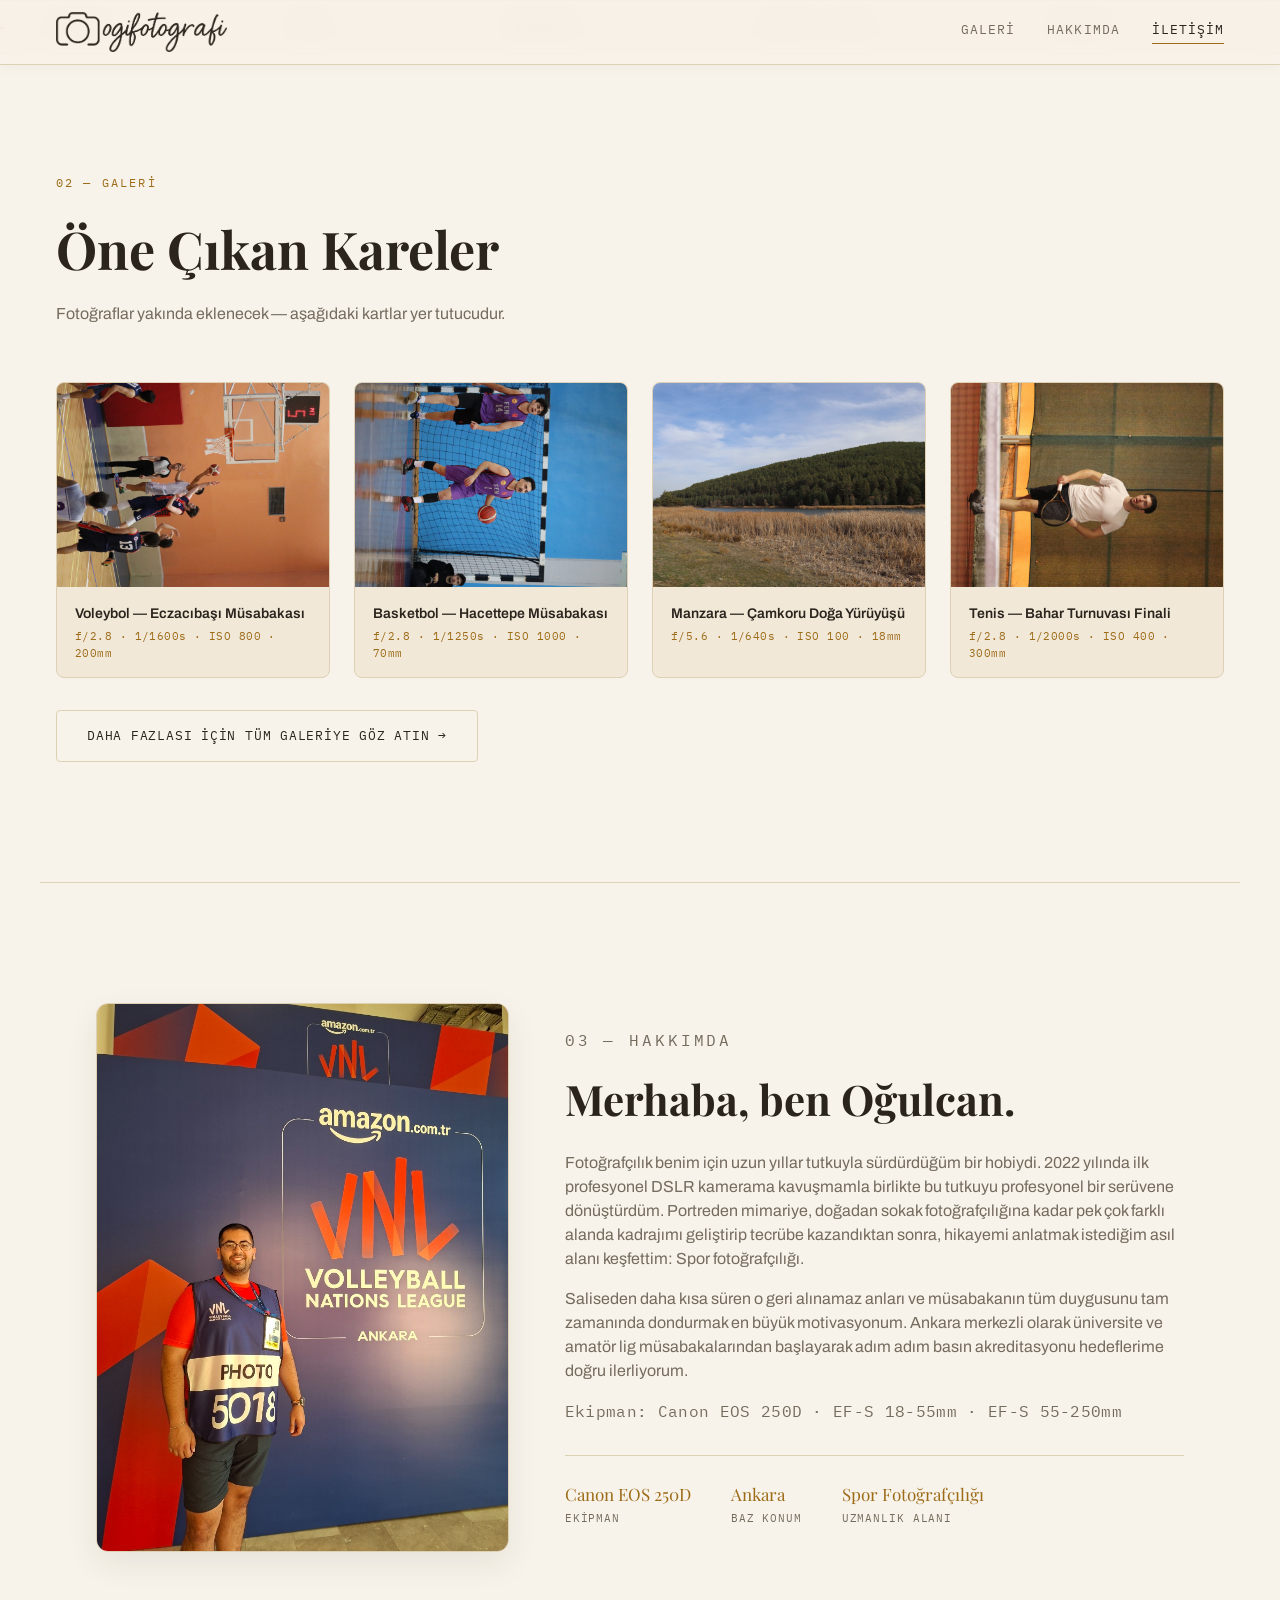
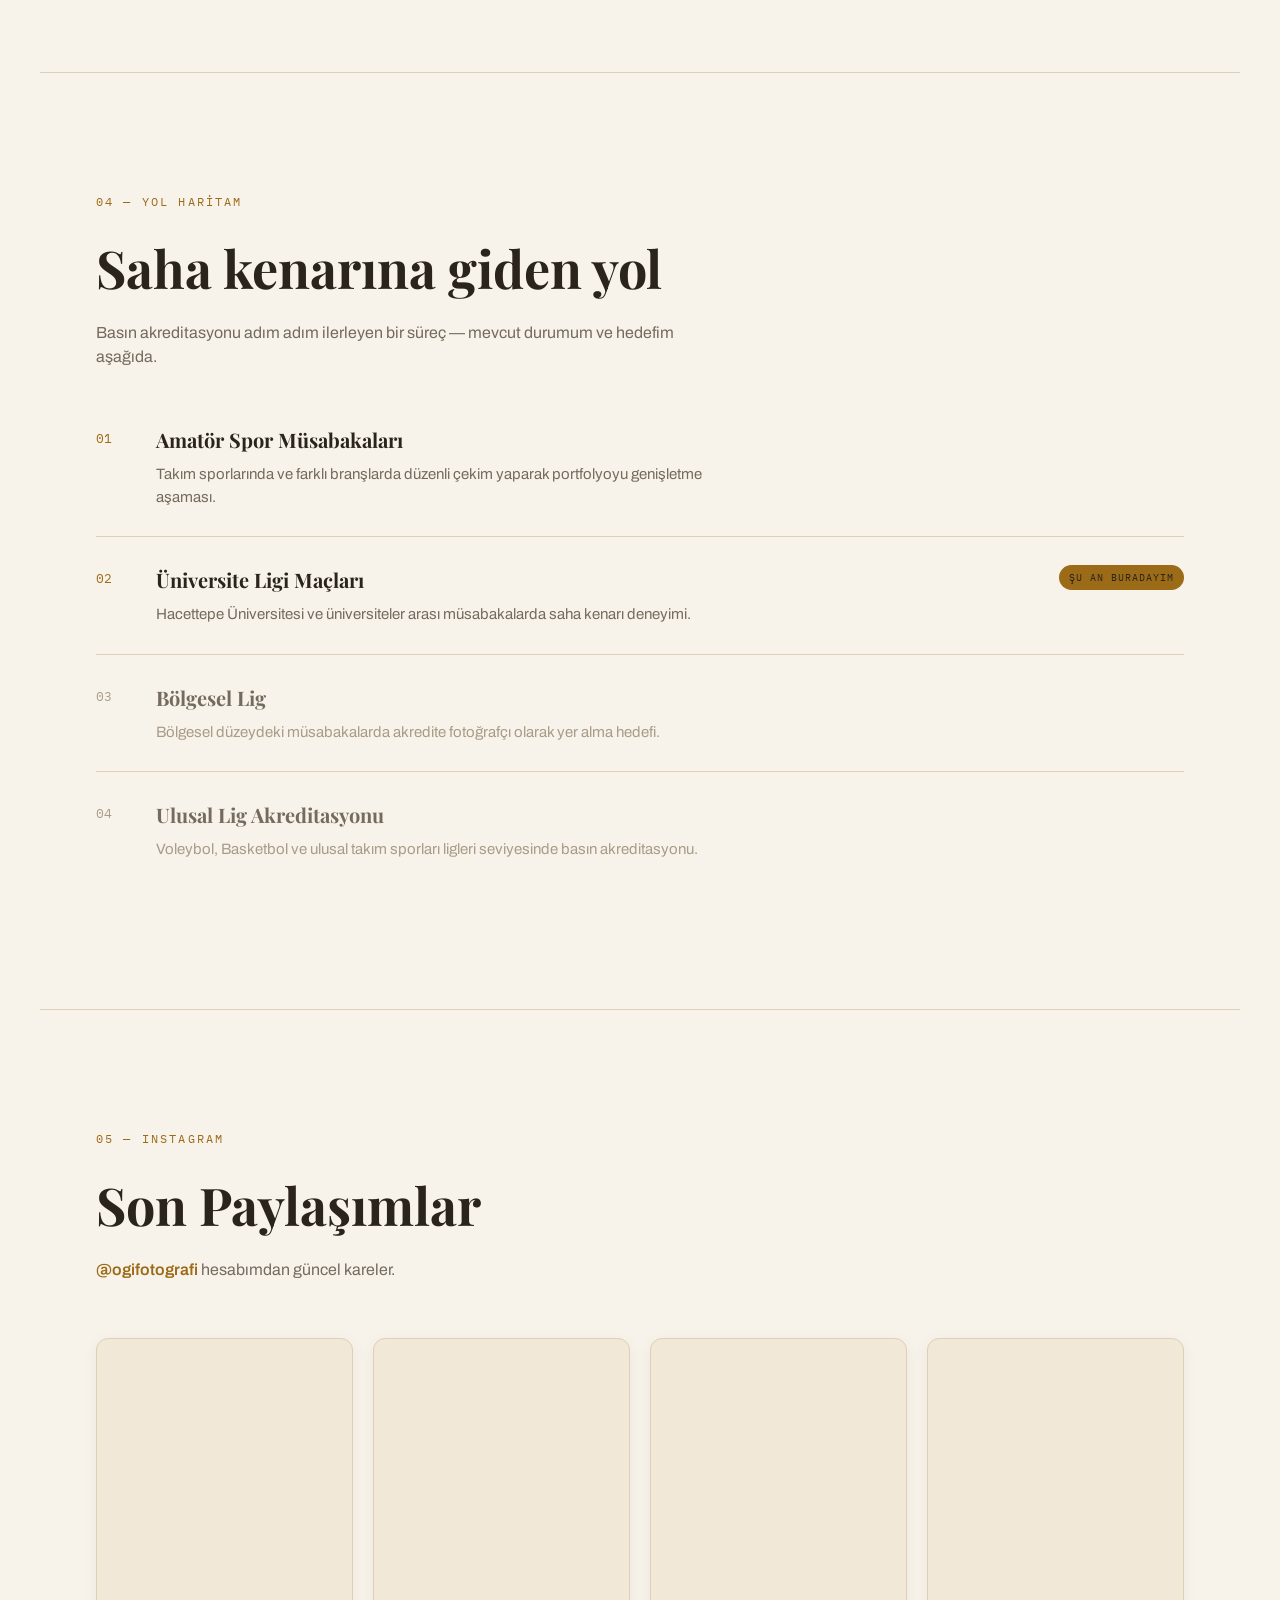
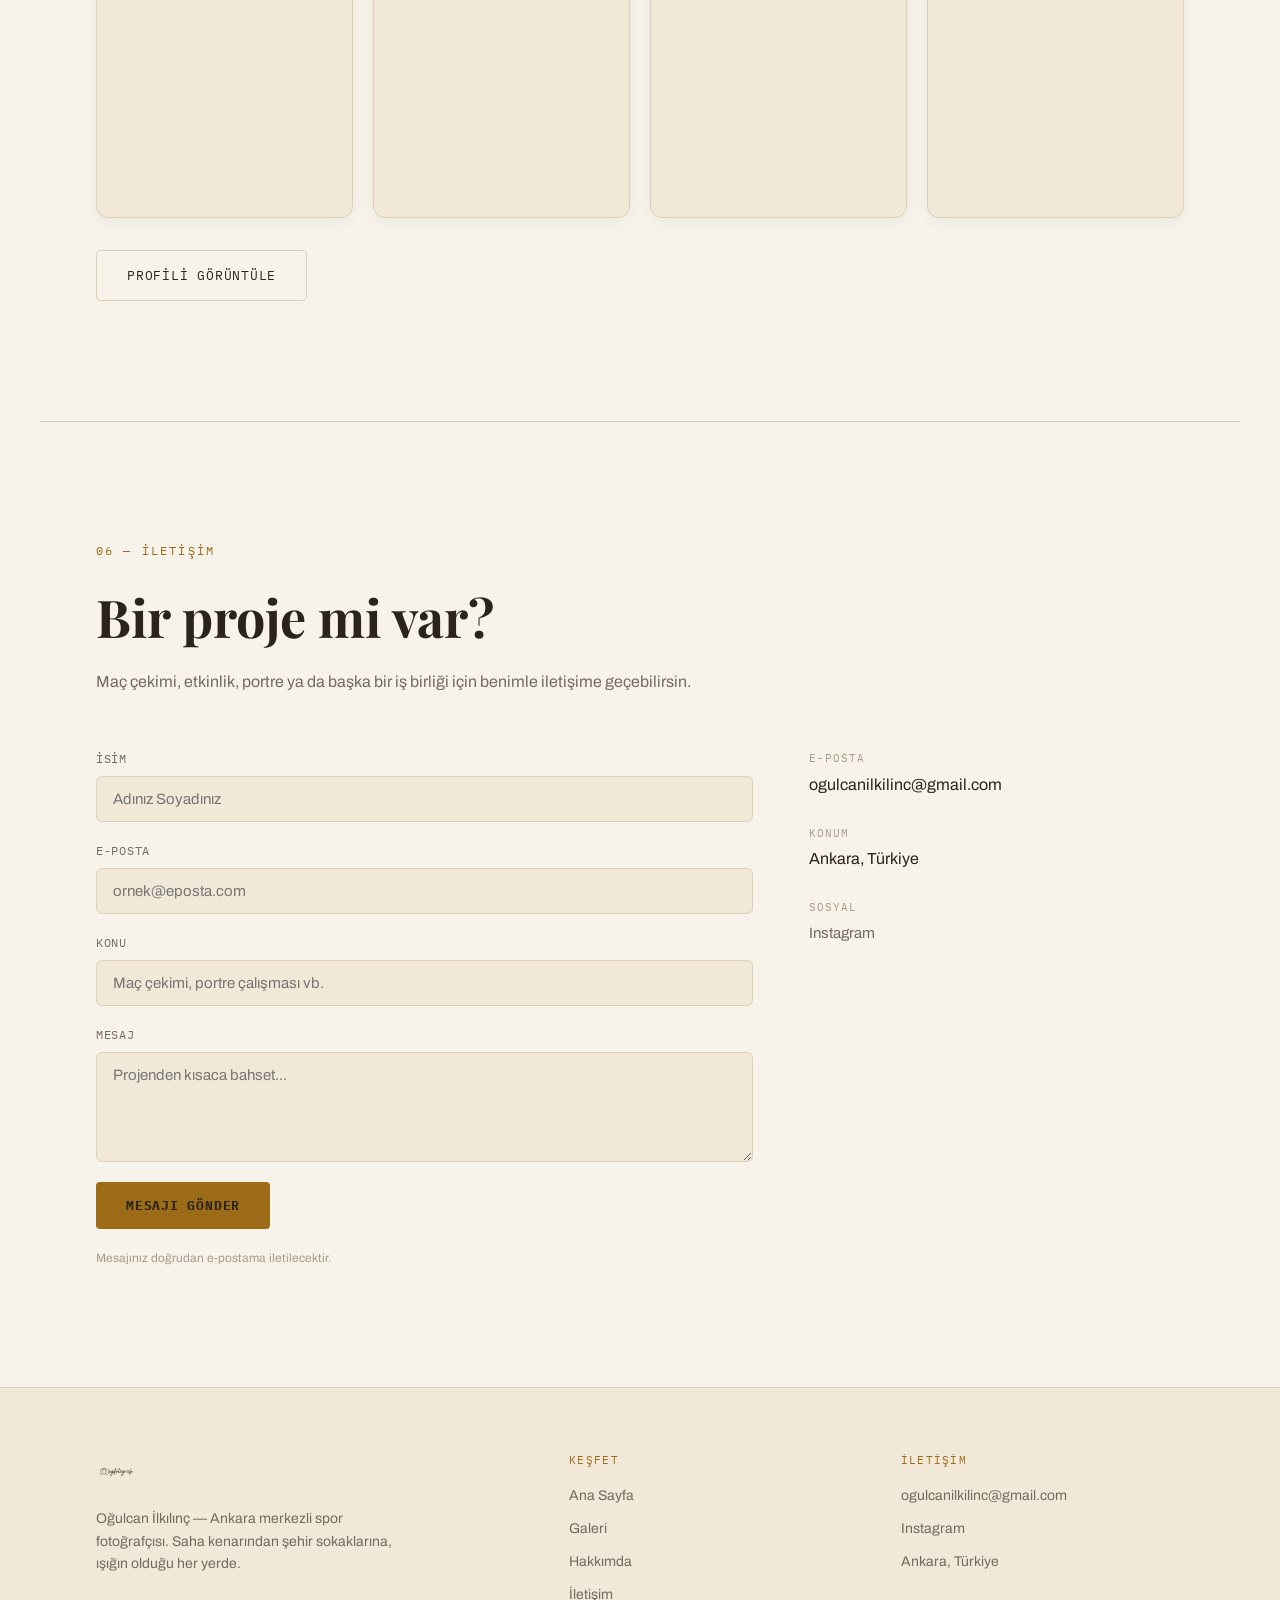
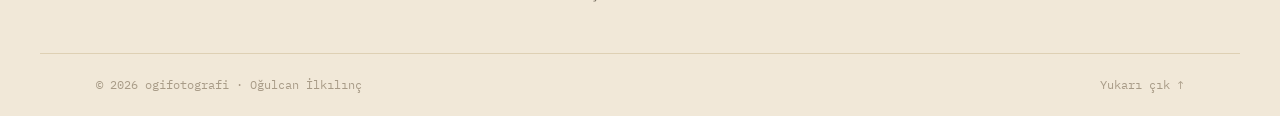
==== index.html @ 0bb2e935 "Initial commit: ogifotografi web portfolio (35MB optimized)" ====
<!DOCTYPE html>
<html lang="tr">
<head>
<meta charset="UTF-8">
<meta name="viewport" content="width=device-width, initial-scale=1.0">
<title>ogifotografi — Oğulcan İlkılınç | Spor Fotoğrafçısı</title>
<meta name="description" content="ogifotografi — Ankara merkezli spor fotoğrafçısı Oğulcan İlkılınç. Saha içinden kareler, portre ve sokak fotoğrafçılığı.">
<meta property="og:type" content="website">
<meta property="og:title" content="ogifotografi — Oğulcan İlkılınç | Spor Fotoğrafçısı">
<meta property="og:description" content="Ankara merkezli spor fotoğrafçısı. Saha içinden kareler, portre ve sokak fotoğrafçılığı.">
<meta property="og:locale" content="tr_TR">
<meta name="twitter:card" content="summary_large_image">
<meta name="twitter:title" content="ogifotografi — Oğulcan İlkılınç">
<meta name="twitter:description" content="Ankara merkezli spor fotoğrafçısı. Saha içinden kareler, portre ve sokak fotoğrafçılığı.">
<meta name="theme-color" content="#F8F3EA">
<link rel="icon" type="image/png" href="assets/images/brand/favicon.png">
<link rel="preconnect" href="https://fonts.googleapis.com">
<link rel="preconnect" href="https://fonts.gstatic.com" crossorigin>
<link href="https://fonts.googleapis.com/css2?family=Playfair+Display:ital,wght@0,500;0,600;0,700;1,500;1,600&family=Archivo:wght@400;500;600;700&family=IBM+Plex+Mono:wght@400;500;600&display=swap" rel="stylesheet">
<link rel="stylesheet" href="css/style.css">
</head>
<body>

<div class="grain"></div>

<header class="site-header" id="top">
  <a href="index.html" class="brand">
    <img src="assets/images/brand/logo-brand-cropped.png" alt="ogifotografi" class="brand-logo-img">
  </a>
  <nav class="main-nav" id="mainNav">
    <a href="gallery.html">Galeri</a>
    <a href="#hakkimda">Hakkımda</a>
    <a href="#iletisim">İletişim</a>
  </nav>
  <button class="nav-toggle" id="navToggle" aria-label="Menüyü aç" aria-expanded="false">
    <span></span><span></span><span></span>
  </button>
</header>

<main>

  <!-- HERO -->
  <section class="hero" id="hero">
    <img src="assets/images/hero/hero-visual.svg" alt="ogifotografi" class="hero-img">
  </section>

  <!-- TICKER -->
  <div class="ticker" aria-hidden="true">
    <div class="ticker-track">
      <span>VOLEYBOL</span>
      <span>·</span>
      <span>TENİS</span>
      <span>·</span>
      <span>BASKETBOL</span>
      <span>·</span>
      <span>PORTRE & SOKAK</span>
      <span>·</span>
      <span>MANZARA</span>
      <span>·</span>
      <span>BUZ HOKEYİ</span>
      <span>·</span>
      <span>FUTSAL</span>
      <span>·</span>
      <span>SOLOTÜRK</span>
      <span>·</span>
      <span>BİSİKLET</span>
      <span>·</span>
      <span>KAYAK</span>
      <span>·</span>
      <span>MİMARİ</span>
      <span>·</span>
      <span>SUALTI</span>
      <span>·</span>
      <span>HAYVAN</span>
      <span>·</span>
      <span>MEZUNİYET</span>
      <span>·</span>
      <span>BİTKİ</span>
      <span>·</span>
      <span>QUIDDITCH</span>
      <span>·</span>
      <span>VOLEYBOL</span>
      <span>·</span>
      <span>TENİS</span>
      <span>·</span>
      <span>BASKETBOL</span>
      <span>·</span>
      <span>PORTRE & SOKAK</span>
      <span>·</span>
      <span>MANZARA</span>
      <span>·</span>
      <span>BUZ HOKEYİ</span>
      <span>·</span>
      <span>FUTSAL</span>
      <span>·</span>
      <span>SOLOTÜRK</span>
      <span>·</span>
      <span>BİSİKLET</span>
      <span>·</span>
      <span>KAYAK</span>
      <span>·</span>
      <span>MİMARİ</span>
      <span>·</span>
      <span>SUALTI</span>
      <span>·</span>
      <span>HAYVAN</span>
      <span>·</span>
      <span>MEZUNİYET</span>
      <span>·</span>
      <span>BİTKİ</span>
      <span>·</span>
      <span>QUIDDITCH</span>
      <span>·</span>
    </div>
  </div>

  <!-- FEATURED GALLERY -->
  <section class="featured-section" id="on-cikanlar">
    <div class="section-head">
      <p class="eyebrow">02 — Galeri</p>
      <h2>Öne Çıkan Kareler</h2>
      <p class="section-sub">Fotoğraflar yakında eklenecek — aşağıdaki kartlar yer tutucudur.</p>
    </div>

    <div class="gallery-grid featured-grid">
      <figure class="photo-card" data-cat="voleybol">
        <div class="photo-img-wrap">
          <img src="assets/images/gallery/voleybol/voleybol_01.JPG" alt="Voleybol Müsabakası" loading="lazy" class="photo-img">
        </div>
        <figcaption>
          <span class="cap-title">Voleybol — Eczacıbaşı Müsabakası</span>
          <span class="cap-exif">f/2.8 · 1/1600s · ISO 800 · 200mm</span>
        </figcaption>
      </figure>

      <figure class="photo-card" data-cat="basketbol">
        <div class="photo-img-wrap">
          <img src="assets/images/gallery/basketbol/basketbol_01.JPG" alt="Basketbol Müsabakası" loading="lazy" class="photo-img">
        </div>
        <figcaption>
          <span class="cap-title">Basketbol — Hacettepe Müsabakası</span>
          <span class="cap-exif">f/2.8 · 1/1250s · ISO 1000 · 70mm</span>
        </figcaption>
      </figure>

      <figure class="photo-card" data-cat="manzara">
        <div class="photo-img-wrap">
          <img src="assets/images/gallery/manzara/IMG_9414.JPG" alt="Çamkoru Doğa Yürüyüşü" loading="lazy" class="photo-img">
        </div>
        <figcaption>
          <span class="cap-title">Manzara — Çamkoru Doğa Yürüyüşü</span>
          <span class="cap-exif">f/5.6 · 1/640s · ISO 100 · 18mm</span>
        </figcaption>
      </figure>

      <figure class="photo-card" data-cat="tenis">
        <div class="photo-img-wrap">
          <img src="assets/images/gallery/tenis/tenis_01.JPG" alt="Tenis Bahar Turnuvası" loading="lazy" class="photo-img">
        </div>
        <figcaption>
          <span class="cap-title">Tenis — Bahar Turnuvası Finali</span>
          <span class="cap-exif">f/2.8 · 1/2000s · ISO 400 · 300mm</span>
        </figcaption>
      </figure>
    </div>

    <a href="gallery.html" class="btn btn-ghost featured-more">Daha fazlası için tüm galeriye göz atın →</a>
  </section>

  <!-- ABOUT -->
  <section class="about-section" id="hakkimda">
    <div class="about-grid">
      <div class="about-photo">
        <img src="assets/images/about/ogulcan-portrait.jpg" alt="Oğulcan İlkılınç - VNL Ankara Fotoğrafçısı" class="about-portrait-img">
      </div>
      <div class="about-text">
        <p class="eyebrow">03 — Hakkımda</p>
        <h2>Merhaba, ben Oğulcan.</h2>
        <p>Fotoğrafçılık benim için uzun yıllar tutkuyla sürdürdüğüm bir hobiydi. 2022 yılında ilk profesyonel DSLR kamerama kavuşmamla birlikte bu tutkuyu profesyonel bir serüvene dönüştürdüm. Portreden mimariye, doğadan sokak fotoğrafçılığına kadar pek çok farklı alanda kadrajımı geliştirip tecrübe kazandıktan sonra, hikayemi anlatmak istediğim asıl alanı keşfettim: Spor fotoğrafçılığı.</p>
        <p>Saliseden daha kısa süren o geri alınamaz anları ve müsabakanın tüm duygusunu tam zamanında dondurmak en büyük motivasyonum. Ankara merkezli olarak üniversite ve amatör lig müsabakalarından başlayarak adım adım basın akreditasyonu hedeflerime doğru ilerliyorum.</p>
        <p class="gear-line">Ekipman: Canon EOS 250D · EF-S 18-55mm · EF-S 55-250mm</p>
        <div class="about-stats">
          <div class="stat">
            <span class="stat-num">Canon EOS 250D</span>
            <span class="stat-label">Ekipman</span>
          </div>
          <div class="stat">
            <span class="stat-num">Ankara</span>
            <span class="stat-label">Baz Konum</span>
          </div>
          <div class="stat">
            <span class="stat-num">Spor Fotoğrafçılığı</span>
            <span class="stat-label">Uzmanlık Alanı</span>
          </div>
        </div>
      </div>
    </div>
  </section>

  <!-- ROADMAP -->
  <section class="roadmap-section">
    <div class="section-head">
      <p class="eyebrow">04 — Yol Haritam</p>
      <h2>Saha kenarına giden yol</h2>
      <p class="section-sub">Basın akreditasyonu adım adım ilerleyen bir süreç — mevcut durumum ve hedefim aşağıda.</p>
    </div>

    <div class="roadmap-track">
      <div class="roadmap-step done">
        <span class="rs-num">01</span>
        <div class="rs-body">
          <h3>Amatör Spor Müsabakaları</h3>
          <p>Takım sporlarında ve farklı branşlarda düzenli çekim yaparak portfolyoyu genişletme aşaması.</p>
        </div>
      </div>
      <div class="roadmap-step current">
        <span class="rs-num">02</span>
        <div class="rs-body">
          <h3>Üniversite Ligi Maçları</h3>
          <p>Hacettepe Üniversitesi ve üniversiteler arası müsabakalarda saha kenarı deneyimi.</p>
        </div>
      </div>
      <div class="roadmap-step">
        <span class="rs-num">03</span>
        <div class="rs-body">
          <h3>Bölgesel Lig</h3>
          <p>Bölgesel düzeydeki müsabakalarda akredite fotoğrafçı olarak yer alma hedefi.</p>
        </div>
      </div>
      <div class="roadmap-step">
        <span class="rs-num">04</span>
        <div class="rs-body">
          <h3>Ulusal Lig Akreditasyonu</h3>
          <p>Voleybol, Basketbol ve ulusal takım sporları ligleri seviyesinde basın akreditasyonu.</p>
        </div>
      </div>
    </div>
  </section>

  <!-- INSTAGRAM -->
  <section class="instagram-section">
    <div class="section-head">
      <p class="eyebrow">05 — Instagram</p>
      <h2>Son Paylaşımlar</h2>
      <p class="section-sub">
        <a href="https://www.instagram.com/ogifotografi/" target="_blank" rel="noopener" class="ig-handle">@ogifotografi</a>
        hesabımdan güncel kareler.
      </p>
    </div>

    <div class="instagram-grid" id="instagramGrid">
      <iframe src="https://www.instagram.com/p/DU08ZByDNbb/embed/" class="ig-embed-frame" frameborder="0" scrolling="no" allowtransparency="true" title="@ogifotografi Instagram Paylaşımı 1"></iframe>
      <iframe src="https://www.instagram.com/p/DUybBjnjOaZ/embed/" class="ig-embed-frame" frameborder="0" scrolling="no" allowtransparency="true" title="@ogifotografi Instagram Paylaşımı 2"></iframe>
      <iframe src="https://www.instagram.com/p/DVl3gDNDKv2/embed/" class="ig-embed-frame" frameborder="0" scrolling="no" allowtransparency="true" title="@ogifotografi Instagram Paylaşımı 3"></iframe>
      <iframe src="https://www.instagram.com/p/DVWdj0IjEYp/embed/" class="ig-embed-frame" frameborder="0" scrolling="no" allowtransparency="true" title="@ogifotografi Instagram Paylaşımı 4"></iframe>
    </div>

    <a href="https://www.instagram.com/ogifotografi/" target="_blank" rel="noopener" class="btn btn-ghost ig-cta">Profili Görüntüle</a>
  </section>

  <!-- CONTACT -->
  <section class="contact-section" id="iletisim">
    <div class="section-head">
      <p class="eyebrow">06 — İletişim</p>
      <h2>Bir proje mi var?</h2>
      <p class="section-sub">Maç çekimi, etkinlik, portre ya da başka bir iş birliği için benimle iletişime geçebilirsin.</p>
    </div>

    <div class="contact-grid">
      <form class="contact-form" id="contactForm" action="https://api.web3forms.com/submit" method="POST">
        <input type="hidden" name="access_key" value="860f84c8-3fb7-4e7e-8ff1-8c01119896ab">
        <input type="hidden" name="from_name" value="ogifotografi İletişim Formu">
        <input type="hidden" name="subject" value="Yeni İletişim Formu Mesajı">
        <input type="checkbox" name="botcheck" class="hidden" style="display: none;">
        <div class="field">
          <label for="name">İsim</label>
          <input type="text" id="name" name="name" required placeholder="Adınız Soyadınız">
        </div>
        <div class="field">
          <label for="email">E-posta</label>
          <input type="email" id="email" name="email" required placeholder="ornek@eposta.com">
        </div>
        <div class="field">
          <label for="subject">Konu</label>
          <input type="text" id="subject" name="subject" placeholder="Maç çekimi, portre çalışması vb.">
        </div>
        <div class="field">
          <label for="message">Mesaj</label>
          <textarea id="message" name="message" rows="5" required placeholder="Projenden kısaca bahset..."></textarea>
        </div>
        <button type="submit" class="btn btn-primary">Mesajı Gönder</button>
        <p class="form-note" id="formNote">Mesajınız doğrudan e-postama iletilecektir.</p>
      </form>

      <div class="contact-side">
        <div class="contact-item">
          <span class="ci-label">E-posta</span>
          <a href="mailto:ogulcanilkilinc@gmail.com">ogulcanilkilinc@gmail.com</a>
        </div>
        <div class="contact-item">
          <span class="ci-label">Konum</span>
          <span>Ankara, Türkiye</span>
        </div>
        <div class="contact-item">
          <span class="ci-label">Sosyal</span>
          <div class="social-links">
            <a href="https://www.instagram.com/ogifotografi/" target="_blank" rel="noopener">Instagram</a>
          </div>
        </div>
      </div>
    </div>
  </section>

</main>

<footer class="site-footer">
  <div class="footer-main">
    <div class="footer-brand">
      <a href="index.html" class="brand">
        <img src="assets/images/brand/logo-brand-transparent.png" alt="ogifotografi" class="brand-logo-img">
      </a>
      <p class="footer-tagline">Oğulcan İlkılınç — Ankara merkezli spor fotoğrafçısı. Saha kenarından şehir sokaklarına, ışığın olduğu her yerde.</p>
    </div>

    <div class="footer-col">
      <span class="footer-col-title">Keşfet</span>
      <a href="#top">Ana Sayfa</a>
      <a href="gallery.html">Galeri</a>
      <a href="#hakkimda">Hakkımda</a>
      <a href="#iletisim">İletişim</a>
    </div>

    <div class="footer-col">
      <span class="footer-col-title">İletişim</span>
      <a href="mailto:ogulcanilkilinc@gmail.com">ogulcanilkilinc@gmail.com</a>
      <a href="https://www.instagram.com/ogifotografi/" target="_blank" rel="noopener">Instagram</a>
      <span class="footer-plain">Ankara, Türkiye</span>
    </div>
  </div>

  <div class="footer-bottom">
    <span>© <span id="year"></span> ogifotografi · Oğulcan İlkılınç</span>
    <a href="#top">Yukarı çık ↑</a>
  </div>
</footer>

<div class="lightbox" id="lightbox">
  <div class="lightbox-inner">
    <button class="lightbox-nav lightbox-prev" id="lightboxPrev" aria-label="Önceki Fotoğraf">‹</button>
    <button class="lightbox-nav lightbox-next" id="lightboxNext" aria-label="Sonraki Fotoğraf">›</button>
    <div class="lightbox-photo">
      <span class="ph-icon">📷</span>
      <span class="ph-label" id="lightboxLabel">Fotoğraf eklenecek</span>
    </div>
    <div class="lightbox-info">
      <span class="cap-title" id="lightboxTitle">Başlık</span>
      <span class="cap-exif" id="lightboxExif">f/2.8 · 1/2000s · ISO 400</span>
    </div>
  </div>
  <button class="lightbox-close" id="lightboxClose" aria-label="Kapat">✕</button>
</div>

<script src="js/main.js"></script>
<script async src="https://www.instagram.com/embed.js"></script>
</body>
</html>
---- css/style.css ----
/* ogifotografi — style.css */

/* ============================================
   ogifotografi — tasarım token sistemi (açık/sıcak tema)
   Renk:  #F8F3EA sıcak fildişi zemin
          #F1E8D8 panel
          #EAE0CB panel-2
          #2A241C sıcak koyu mürekkep (ana metin)
          #746B5E sıcak taş grisi (ikincil metin)
          #9C6B18 zengin altın/amber (imza rengi)
   Tipografi: Playfair Display (serif display) + Archivo (gövde) + IBM Plex Mono (EXIF/veri)
   ============================================ */

:root {
  --bg: #F8F3EA;
  --panel: #F1E8D8;
  --panel-2: #EAE0CB;
  --line: #DED0B4;
  --white: #2A241C;
  --steel: #746B5E;
  --steel-dim: #A89B87;
  --accent: #9C6B18;
  --accent-dim: #7A5312;

  --font-display: 'Playfair Display', Georgia, serif;
  --font-body: 'Archivo', -apple-system, BlinkMacSystemFont, sans-serif;
  --font-mono: 'IBM Plex Mono', 'Courier New', monospace;

  --max-w: 1200px;
}

* { box-sizing: border-box; }
html { scroll-behavior: smooth; }

body {
  margin: 0;
  background: var(--bg);
  color: var(--white);
  font-family: var(--font-body);
  line-height: 1.5;
  -webkit-font-smoothing: antialiased;
}

a { color: inherit; text-decoration: none; }
img { max-width: 100%; display: block; }
button { font-family: inherit; cursor: pointer; }

/* subtle film-grain overlay, purely decorative */
.grain {
  position: fixed;
  inset: 0;
  pointer-events: none;
  z-index: 1000;
  opacity: 0.035;
  mix-blend-mode: overlay;
  background-image: url("data:image/svg+xml,%3Csvg xmlns='http://www.w3.org/2000/svg' width='120' height='120'%3E%3Cfilter id='n'%3E%3CfeTurbulence type='fractalNoise' baseFrequency='0.9' numOctaves='2' stitchTiles='stitch'/%3E%3C/filter%3E%3Crect width='100%25' height='100%25' filter='url(%23n)'/%3E%3C/svg%3E");
}

@media (prefers-reduced-motion: reduce) {
  *, *::before, *::after {
    animation-duration: 0.001ms !important;
    animation-iteration-count: 1 !important;
    transition-duration: 0.001ms !important;
    scroll-behavior: auto !important;
  }
}

/* ============ HEADER ============ */
.site-header {
  position: fixed;
  top: 0; left: 0; right: 0;
  z-index: 100;
  display: flex;
  align-items: center;
  justify-content: space-between;
  padding: 12px clamp(20px, 5vw, 56px);
  background: rgba(248, 243, 234, 0.85);
  backdrop-filter: blur(12px);
  -webkit-backdrop-filter: blur(12px);
  border-bottom: 1px solid var(--line);
  box-shadow: 0 2px 12px rgba(42,36,28,0.04);
}

.brand {
  display: flex;
  align-items: center;
  gap: 10px;
}
.brand-logo-img {
  height: 40px;
  width: auto;
  max-width: 240px;
  object-fit: contain;
  display: block;
  transition: opacity 0.2s ease, transform 0.2s ease;
}
.brand-logo-img:hover {
  opacity: 0.9;
  transform: scale(1.02);
}

.main-nav { display: flex; gap: 32px; }
.main-nav a {
  font-family: var(--font-mono);
  font-size: 13px;
  letter-spacing: 0.08em;
  text-transform: uppercase;
  color: var(--steel);
  position: relative;
  padding-bottom: 4px;
  transition: color 0.2s ease;
}
.main-nav a:hover { color: var(--white); }
.main-nav a::after {
  content: '';
  position: absolute;
  left: 0; bottom: 0;
  width: 0; height: 1px;
  background: var(--accent);
  transition: width 0.25s ease;
}
.main-nav a:hover::after { width: 100%; }

.nav-toggle {
  display: none;
  flex-direction: column;
  gap: 5px;
  background: none;
  border: none;
  padding: 6px;
}
.nav-toggle span {
  width: 22px; height: 2px;
  background: var(--white);
  transition: transform 0.25s ease, opacity 0.25s ease;
}

/* ============ HERO ============ */
.hero {
  position: relative;
  width: 100%;
  max-width: 100%;
  margin-top: 0;
  padding: 0;
  overflow: hidden;
  display: flex;
  justify-content: center;
  align-items: center;
  background: var(--bg);
}

.hero-img {
  width: 100%;
  max-width: 100%;
  height: auto;
  display: block;
  margin: -70px auto 0;
}

.viewfinder { position: absolute; inset: 24px; pointer-events: none; opacity: 0.5; }
.vf-corner {
  position: absolute;
  width: 26px; height: 26px;
  border: 2px solid var(--steel-dim);
}
.vf-tl { top: 0; left: 0; border-right: none; border-bottom: none; }
.vf-tr { top: 0; right: 0; border-left: none; border-bottom: none; }
.vf-bl { bottom: 0; left: 0; border-right: none; border-top: none; }
.vf-br { bottom: 0; right: 0; border-left: none; border-top: none; }
.vf-reticle {
  position: absolute;
  top: 50%; left: 50%;
  width: 14px; height: 14px;
  transform: translate(-50%, -50%);
  border: 1px solid var(--accent-dim);
  border-radius: 50%;
  opacity: 0.6;
}
.vf-reticle::before, .vf-reticle::after {
  content: '';
  position: absolute;
  background: var(--accent-dim);
}
.vf-reticle::before { top: -9px; left: 6px; width: 1px; height: 6px; }
.vf-reticle::after { bottom: -9px; left: 6px; width: 1px; height: 6px; }

.hero-exif {
  position: absolute;
  top: 28px; left: 50%;
  transform: translateX(-50%);
  display: flex;
  gap: 18px;
  font-family: var(--font-mono);
  font-size: 12px;
  letter-spacing: 0.06em;
  color: var(--steel);
}

.hero-content {
  position: relative;
  z-index: 2;
  background: rgba(248,243,234,0.72);
  backdrop-filter: blur(10px);
  -webkit-backdrop-filter: blur(10px);
  border: 1px solid rgba(248,243,234,0.5);
  border-radius: 18px;
  padding: clamp(32px, 5vw, 56px) clamp(28px, 6vw, 64px);
  box-shadow: 0 20px 60px rgba(42,36,28,0.10);
}

.eyebrow {
  font-family: var(--font-mono);
  font-size: 12px;
  letter-spacing: 0.18em;
  text-transform: uppercase;
  color: var(--accent);
  margin: 0 0 18px;
}

.hero h1 {
  font-family: var(--font-display);
  font-style: italic;
  font-weight: 600;
  font-size: clamp(40px, 8vw, 92px);
  line-height: 0.95;
  letter-spacing: -0.01em;
  margin: 0 0 18px;
  text-transform: lowercase;
  color: var(--white);
}
.hero h1 span { color: var(--accent); }

.hero-name {
  font-family: var(--font-mono);
  font-size: clamp(13px, 1.6vw, 15px);
  letter-spacing: 0.14em;
  text-transform: uppercase;
  color: var(--steel);
  margin: 0 0 28px;
}
.hero-name::before {
  content: '— ';
  color: var(--steel-dim);
}

.hero-sub {
  max-width: 560px;
  margin: 0 auto 36px;
  color: var(--steel);
  font-size: clamp(15px, 2vw, 18px);
}

.hero-actions { display: flex; gap: 16px; justify-content: center; flex-wrap: wrap; }

.btn {
  font-family: var(--font-mono);
  font-size: 13px;
  letter-spacing: 0.06em;
  text-transform: uppercase;
  padding: 15px 30px;
  border-radius: 4px;
  border: 1px solid transparent;
  transition: transform 0.2s ease, background 0.2s ease, border-color 0.2s ease;
  display: inline-block;
}
.btn:hover { transform: translateY(-2px); }
.btn-primary { background: var(--accent); color: var(--white); font-weight: 700; }
.btn-primary:hover { background: #ff5f44; }
.btn-ghost { border-color: var(--line); color: var(--white); }
.btn-ghost:hover { border-color: var(--steel); }

.hero-scroll {
  position: absolute;
  bottom: 32px; left: 50%;
  transform: translateX(-50%);
  display: flex;
  flex-direction: column;
  align-items: center;
  gap: 10px;
  font-family: var(--font-mono);
  font-size: 11px;
  letter-spacing: 0.12em;
  color: var(--steel);
}
.scroll-line {
  width: 1px; height: 40px;
  background: linear-gradient(var(--steel), transparent);
  position: relative;
  overflow: hidden;
}
.scroll-line::after {
  content: '';
  position: absolute;
  top: -40px; left: 0;
  width: 100%; height: 40px;
  background: linear-gradient(var(--accent), transparent);
  animation: scrollDrop 2.2s ease-in-out infinite;
}
@keyframes scrollDrop {
  0% { top: -40px; }
  100% { top: 40px; }
}

/* ============ TICKER ============ */
.ticker {
  border-top: 1px solid var(--line);
  border-bottom: 1px solid var(--line);
  background: var(--panel);
  overflow: hidden;
  white-space: nowrap;
  padding: 14px 0;
}
.ticker-track {
  display: inline-flex;
  gap: 40px;
  animation: tickerScroll 32s linear infinite;
  font-family: var(--font-mono);
  font-size: 12px;
  letter-spacing: 0.1em;
  color: var(--steel);
}
.ticker-track span::before {
  content: '●';
  color: var(--accent);
  margin-right: 40px;
  font-size: 6px;
  vertical-align: middle;
}
.ticker-track span:first-child::before { margin-right: 40px; }
@keyframes tickerScroll {
  from { transform: translateX(0); }
  to { transform: translateX(-50%); }
}

/* ============ SECTION SHARED ============ */
section { padding: 120px clamp(20px, 5vw, 56px); max-width: var(--max-w); margin: 0 auto; }
.section-head { max-width: 620px; margin-bottom: 56px; }
.section-head h2 {
  font-family: var(--font-display);
  font-size: clamp(32px, 5vw, 52px);
  margin: 0 0 14px;
}
.section-sub { color: var(--steel); font-size: 16px; margin: 0; }
.back-home {
  display: inline-block;
  margin-top: 18px;
  font-family: var(--font-mono);
  font-size: 12px;
  letter-spacing: 0.06em;
  color: var(--accent);
}
.back-home:hover { text-decoration: underline; }

/* ============ GALLERY ============ */
.filters {
  display: flex;
  flex-direction: column;
  align-items: flex-start;
  gap: 20px;
  margin-bottom: 40px;
}
.filter-all-wrapper {
  margin-bottom: 4px;
}
.filter-group {
  display: flex;
  flex-direction: column;
  gap: 10px;
}
.filter-group-label {
  font-family: var(--font-mono);
  font-size: 11px;
  letter-spacing: 0.14em;
  text-transform: uppercase;
  color: var(--accent);
}
.filter-group-btns {
  display: flex;
  flex-wrap: wrap;
  gap: 10px;
}
.filter-btn {
  background: var(--panel);
  border: 1px solid var(--line);
  color: var(--steel);
  font-family: var(--font-mono);
  font-size: 12px;
  letter-spacing: 0.06em;
  text-transform: uppercase;
  padding: 10px 18px;
  border-radius: 999px;
  transition: all 0.2s ease;
}
.filter-btn:hover { color: var(--white); border-color: var(--steel); }
.filter-btn.active { background: var(--accent); border-color: var(--accent); color: var(--white); font-weight: 700; }

.featured-section {
  max-width: 1600px !important;
  width: 100%;
}

.featured-grid {
  display: grid;
  grid-template-columns: repeat(4, 1fr) !important;
  gap: 20px;
}

@media (max-width: 1024px) {
  .featured-grid {
    grid-template-columns: repeat(2, 1fr) !important;
  }
}

@media (max-width: 600px) {
  .featured-grid {
    grid-template-columns: 1fr !important;
  }
}

.gallery-grid {
  display: grid;
  grid-template-columns: repeat(auto-fill, minmax(280px, 1fr));
  gap: 24px;
}
.featured-more {
  display: inline-block;
  margin-top: 32px;
}

.photo-card {
  margin: 0;
  background: var(--panel);
  border: 1px solid var(--line);
  border-radius: 8px;
  overflow: hidden;
  transition: transform 0.3s ease, border-color 0.3s ease;
}
.photo-card:hover { transform: translateY(-4px); border-color: var(--steel-dim); }
.photo-card.hidden-card { display: none; }

.photo-img-wrap {
  position: relative;
  width: 100%;
  aspect-ratio: 4 / 3;
  overflow: hidden;
  background: var(--panel);
}
.photo-img {
  width: 100%;
  height: 100%;
  object-fit: cover;
  display: block;
  transition: transform 0.4s ease;
}
.photo-card:hover .photo-img {
  transform: scale(1.04);
}

.photo-ph {
  aspect-ratio: 4 / 3;
  display: flex;
  flex-direction: column;
  align-items: center;
  justify-content: center;
  gap: 10px;
  background:
    repeating-linear-gradient(45deg, var(--panel-2), var(--panel-2) 10px, var(--panel) 10px, var(--panel) 20px);
  color: var(--steel-dim);
  position: relative;
  overflow: hidden;
}
.photo-ph::after {
  content: '';
  position: absolute;
  inset: 0;
  background: radial-gradient(circle at 50% 50%, rgba(156,107,24,0.16), transparent 70%);
  opacity: 0;
  transition: opacity 0.35s ease;
}
.photo-card:hover .photo-ph::after { opacity: 1; }
.photo-ph.tall { aspect-ratio: 3 / 4; border-radius: 8px; border: 1px solid var(--line); }
.ph-icon { font-size: 28px; opacity: 0.5; filter: grayscale(1); }
.ph-label {
  font-family: var(--font-mono);
  font-size: 11px;
  letter-spacing: 0.06em;
  text-transform: uppercase;
}

.photo-card figcaption {
  padding: 16px 18px;
  display: flex;
  flex-direction: column;
  gap: 4px;
}
.cap-title { font-size: 14px; font-weight: 600; }
.cap-exif { font-family: var(--font-mono); font-size: 11px; color: var(--accent); letter-spacing: 0.04em; }

/* ============ ABOUT ============ */
/* ============ ROADMAP ============ */
/* ============ INSTAGRAM ============ */
.instagram-section { border-top: 1px solid var(--line); text-align: left; }
.ig-handle { color: var(--accent); font-weight: 600; }
.ig-handle:hover { text-decoration: underline; }

.instagram-grid {
  display: grid;
  grid-template-columns: repeat(auto-fill, minmax(240px, 1fr));
  gap: 20px;
  margin-bottom: 32px;
}
.ig-embed-frame {
  width: 100%;
  height: 480px;
  border: 1px solid var(--line);
  border-radius: 12px;
  background: var(--panel);
  box-shadow: 0 4px 16px rgba(42, 36, 28, 0.05);
  transition: transform 0.25s ease, box-shadow 0.25s ease;
}
.ig-embed-frame:hover {
  transform: translateY(-4px);
  box-shadow: 0 8px 24px rgba(42, 36, 28, 0.1);
}
.ig-placeholder {
  aspect-ratio: 1 / 1;
  border-radius: 8px;
  border: 1px solid var(--line);
  background: repeating-linear-gradient(45deg, var(--panel-2), var(--panel-2) 10px, var(--panel) 10px, var(--panel) 20px);
  display: flex;
  flex-direction: column;
  align-items: center;
  justify-content: center;
  gap: 8px;
  color: var(--steel-dim);
}
.instagram-grid blockquote.instagram-media {
  margin: 0 !important;
  width: 100% !important;
  min-width: 0 !important;
}
.ig-fallback {
  aspect-ratio: 1 / 1;
  border-radius: 8px;
  border: 1px solid var(--line);
  background: var(--panel);
  display: flex;
  align-items: center;
  justify-content: center;
  text-align: center;
  padding: 20px;
}
.ig-fallback a {
  font-family: var(--font-mono);
  font-size: 13px;
  letter-spacing: 0.04em;
  color: var(--accent);
  border: 1px solid var(--accent-dim);
  padding: 10px 16px;
  border-radius: 6px;
  transition: background 0.2s ease, color 0.2s ease;
}
.ig-fallback a:hover { background: var(--accent); color: var(--white); }
.ig-cta { display: inline-block; }

.roadmap-section { border-top: 1px solid var(--line); }
.roadmap-track {
  display: flex;
  flex-direction: column;
  gap: 0;
}
.roadmap-step {
  display: flex;
  align-items: flex-start;
  gap: 28px;
  padding: 28px 0;
  border-bottom: 1px solid var(--line);
  position: relative;
}
.roadmap-step:first-child { padding-top: 0; }
.roadmap-step:last-child { border-bottom: none; }
.rs-num {
  font-family: var(--font-mono);
  font-size: 13px;
  color: var(--steel-dim);
  padding-top: 4px;
  min-width: 32px;
}
.roadmap-step.done .rs-num,
.roadmap-step.current .rs-num { color: var(--accent); }
.rs-body h3 {
  font-family: var(--font-display);
  font-size: 20px;
  margin: 0 0 8px;
  color: var(--steel);
}
.roadmap-step.done .rs-body h3,
.roadmap-step.current .rs-body h3 { color: var(--white); }
.rs-body p { margin: 0; color: var(--steel-dim); font-size: 15px; max-width: 560px; }
.roadmap-step.done .rs-body p,
.roadmap-step.current .rs-body p { color: var(--steel); }
.roadmap-step.current::after {
  content: 'ŞU AN BURADAYIM';
  font-family: var(--font-mono);
  font-size: 10px;
  letter-spacing: 0.1em;
  color: var(--white);
  background: var(--accent);
  padding: 5px 10px;
  border-radius: 999px;
  position: absolute;
  right: 0;
  top: 28px;
}

/* ============ SCROLL REVEAL ============ */
.section-head,
.photo-card,
.roadmap-step,
.about-photo,
.about-text,
.contact-form,
.contact-side {
  opacity: 0;
  transform: translateY(24px);
  transition: opacity 0.7s ease, transform 0.7s ease;
}
.section-head.in-view,
.photo-card.in-view,
.roadmap-step.in-view,
.about-photo.in-view,
.about-text.in-view,
.contact-form.in-view,
.contact-side.in-view {
  opacity: 1;
  transform: translateY(0);
}
.hero *, .ticker * { opacity: 1; transform: none; }

/* ============ LIGHTBOX ============ */
.lightbox {
  position: fixed;
  inset: 0;
  z-index: 500;
  background: rgba(10, 12, 15, 0.92);
  backdrop-filter: blur(6px);
  display: flex;
  align-items: center;
  justify-content: center;
  padding: 40px;
  opacity: 0;
  pointer-events: none;
  transition: opacity 0.25s ease;
}
.lightbox.open { opacity: 1; pointer-events: auto; }
.lightbox-inner {
  position: relative;
  max-width: 900px;
  width: fit-content;
  max-width: 90vw;
  background: var(--panel);
  border: 1px solid var(--line);
  border-radius: 10px;
  overflow: visible;
  transform: scale(0.96);
  transition: transform 0.25s ease;
}
.lightbox.open .lightbox-inner { transform: scale(1); }
.lightbox-photo {
  width: 100%;
  max-height: 78vh;
  background: transparent;
  display: flex;
  flex-direction: column;
  align-items: center;
  justify-content: center;
  color: var(--steel-dim);
  overflow: hidden;
  border-radius: 9px 9px 0 0;
}
.lightbox-photo.has-ph {
  aspect-ratio: 16 / 10;
  width: 900px;
  max-width: 100%;
  background: repeating-linear-gradient(45deg, var(--panel-2), var(--panel-2) 10px, var(--panel) 10px, var(--panel) 20px);
}
.lightbox-info {
  padding: 20px 24px;
  display: flex;
  align-items: center;
  justify-content: space-between;
  gap: 16px;
  flex-wrap: wrap;
  background: var(--panel);
  border-radius: 0 0 9px 9px;
}
.lightbox-close {
  position: absolute;
  top: 24px; right: 24px;
  width: 46px; height: 46px;
  border-radius: 50%;
  border: 1.5px solid var(--accent);
  background: rgba(20, 16, 12, 0.95);
  backdrop-filter: blur(8px);
  -webkit-backdrop-filter: blur(8px);
  color: var(--accent);
  font-size: 20px;
  font-weight: 700;
  line-height: 1;
  display: flex; align-items: center; justify-content: center;
  transition: all 0.25s ease;
  cursor: pointer;
  z-index: 540;
  box-shadow: 0 4px 18px rgba(0, 0, 0, 0.6);
}
.lightbox-close:hover {
  background: var(--accent);
  color: #120F0C;
  border-color: var(--accent);
  transform: scale(1.12);
  box-shadow: 0 6px 22px rgba(197, 143, 44, 0.5);
}

.lightbox-nav {
  position: absolute;
  top: 50%;
  transform: translateY(-50%);
  width: 48px;
  height: 48px;
  border-radius: 50%;
  border: 1.5px solid var(--accent);
  background: rgba(20, 16, 12, 0.92);
  backdrop-filter: blur(8px);
  -webkit-backdrop-filter: blur(8px);
  color: var(--accent);
  font-size: 30px;
  font-weight: 700;
  line-height: 1;
  display: flex;
  align-items: center;
  justify-content: center;
  cursor: pointer;
  z-index: 530;
  transition: all 0.25s ease;
  user-select: none;
  padding-bottom: 4px;
  box-shadow: 0 4px 18px rgba(0, 0, 0, 0.5);
}
.lightbox-prev { left: -64px; }
.lightbox-next { right: -64px; }
.lightbox-nav:hover {
  background: var(--accent);
  border-color: var(--accent);
  color: #120F0C;
  transform: translateY(-50%) scale(1.12);
  box-shadow: 0 6px 22px rgba(197, 143, 44, 0.5);
}
@media (max-width: 1040px) {
  .lightbox-prev { left: 12px; }
  .lightbox-next { right: 12px; }
}
@media (max-width: 768px) {
  .lightbox-nav {
    width: 40px;
    height: 40px;
    font-size: 24px;
  }
  .lightbox-prev { left: 8px; }
  .lightbox-next { right: 8px; }
}

.photo-card { cursor: zoom-in; }

/* ============ NAV SCROLL-SPY ============ */
.main-nav a.active { color: var(--white); }
.main-nav a.active::after { width: 100%; }

.about-section { border-top: 1px solid var(--line); }
.about-grid {
  display: grid;
  grid-template-columns: 0.8fr 1.2fr;
  gap: 56px;
  align-items: center;
}
.about-photo {
  position: relative;
  border-radius: 12px;
  overflow: hidden;
  border: 1px solid var(--line);
  box-shadow: 0 12px 32px rgba(42, 36, 28, 0.08);
}
.about-portrait-img {
  width: 100%;
  height: 100%;
  aspect-ratio: 3 / 4;
  object-fit: cover;
  object-position: center 15%;
  display: block;
  transition: transform 0.4s ease;
}
.about-photo:hover .about-portrait-img {
  transform: scale(1.03);
}
.about-text h2 { font-family: var(--font-display); font-size: clamp(28px, 4vw, 42px); margin: 0 0 20px; }
.about-text p { color: var(--steel); font-size: 16px; margin: 0 0 16px; }
.gear-line {
  font-family: var(--font-mono);
  font-size: 13px;
  color: var(--steel-dim);
  letter-spacing: 0.02em;
}

.about-stats {
  display: flex;
  gap: 40px;
  margin-top: 32px;
  padding-top: 28px;
  border-top: 1px solid var(--line);
  flex-wrap: wrap;
}
.stat { display: flex; flex-direction: column; gap: 4px; max-width: 200px; }
.stat-num { font-family: var(--font-display); font-size: 17px; line-height: 1.25; color: var(--accent); }
.stat-label { font-family: var(--font-mono); font-size: 11px; letter-spacing: 0.08em; text-transform: uppercase; color: var(--steel); }

/* ============ CONTACT ============ */
.contact-section { border-top: 1px solid var(--line); }
.contact-grid {
  display: grid;
  grid-template-columns: 1.4fr 0.8fr;
  gap: 56px;
}

.contact-form { display: flex; flex-direction: column; gap: 20px; }
.field { display: flex; flex-direction: column; gap: 8px; }
.field label {
  font-family: var(--font-mono);
  font-size: 12px;
  letter-spacing: 0.06em;
  text-transform: uppercase;
  color: var(--steel);
}
.field input, .field textarea {
  background: var(--panel);
  border: 1px solid var(--line);
  border-radius: 6px;
  padding: 14px 16px;
  color: var(--white);
  font-family: var(--font-body);
  font-size: 15px;
  resize: vertical;
  transition: border-color 0.2s ease;
}
.field input:focus, .field textarea:focus {
  outline: none;
  border-color: var(--accent);
}
.contact-form .btn { align-self: flex-start; border: none; }
.form-note { font-size: 12px; color: var(--steel-dim); margin: 0; }

.contact-side { display: flex; flex-direction: column; gap: 28px; }
.contact-item { display: flex; flex-direction: column; gap: 6px; }
.ci-label {
  font-family: var(--font-mono);
  font-size: 11px;
  letter-spacing: 0.1em;
  text-transform: uppercase;
  color: var(--steel-dim);
}
.contact-item a { font-size: 16px; transition: color 0.2s ease; }
.contact-item a:hover { color: var(--accent); }
.social-links { display: flex; gap: 16px; }
.social-links a { font-size: 15px; color: var(--steel); }
.social-links a:hover { color: var(--accent); }

/* ============ FOOTER ============ */
.site-footer {
  border-top: 1px solid var(--line);
  background: var(--panel);
}

.footer-main {
  max-width: var(--max-w);
  margin: 0 auto;
  padding: 64px clamp(20px, 5vw, 56px) 48px;
  display: grid;
  grid-template-columns: 1.5fr 1fr 1fr;
  gap: 48px;
}

.footer-brand .brand { font-size: 20px; }
.footer-tagline {
  margin: 16px 0 0;
  max-width: 320px;
  color: var(--steel);
  font-size: 14px;
  line-height: 1.6;
}

.footer-col { display: flex; flex-direction: column; gap: 12px; }
.footer-col-title {
  font-family: var(--font-mono);
  font-size: 11px;
  letter-spacing: 0.12em;
  text-transform: uppercase;
  color: var(--accent);
  margin-bottom: 4px;
}
.footer-col a, .footer-plain {
  font-size: 14px;
  color: var(--steel);
}
.footer-col a { transition: color 0.2s ease; }
.footer-col a:hover { color: var(--accent); }

.footer-bottom {
  border-top: 1px solid var(--line);
  max-width: var(--max-w);
  margin: 0 auto;
  padding: 22px clamp(20px, 5vw, 56px);
  display: flex;
  justify-content: space-between;
  align-items: center;
  font-family: var(--font-mono);
  font-size: 12px;
  color: var(--steel-dim);
}
.footer-bottom a:hover { color: var(--accent); }

@media (max-width: 700px) {
  .footer-main { grid-template-columns: 1fr; gap: 36px; }
  .footer-bottom { flex-direction: column; gap: 12px; text-align: center; }
}

/* ============ FOCUS VISIBILITY ============ */
a:focus-visible, button:focus-visible, input:focus-visible, textarea:focus-visible {
  outline: 2px solid var(--accent);
  outline-offset: 2px;
}

/* ============ RESPONSIVE ============ */
@media (max-width: 860px) {
  .about-grid, .contact-grid { grid-template-columns: 1fr; }
  .about-photo { order: -1; }
  .hero-exif { display: none; }
}

@media (max-width: 700px) {
  .main-nav {
    position: fixed;
    top: 68px; left: 0; right: 0;
    background: var(--bg);
    border-bottom: 1px solid var(--line);
    flex-direction: column;
    gap: 0;
    padding: 8px 24px 20px;
    transform: translateY(-120%);
    opacity: 0;
    transition: transform 0.25s ease, opacity 0.25s ease;
  }
  .main-nav.open { transform: translateY(0); opacity: 1; }
  .main-nav a { padding: 14px 0; border-bottom: 1px solid var(--line); }
  .nav-toggle { display: flex; }
  .nav-toggle.open span:nth-child(1) { transform: translateY(7px) rotate(45deg); }
  .nav-toggle.open span:nth-child(2) { opacity: 0; }
  .nav-toggle.open span:nth-child(3) { transform: translateY(-7px) rotate(-45deg); }
  section { padding: 90px 20px; }
}
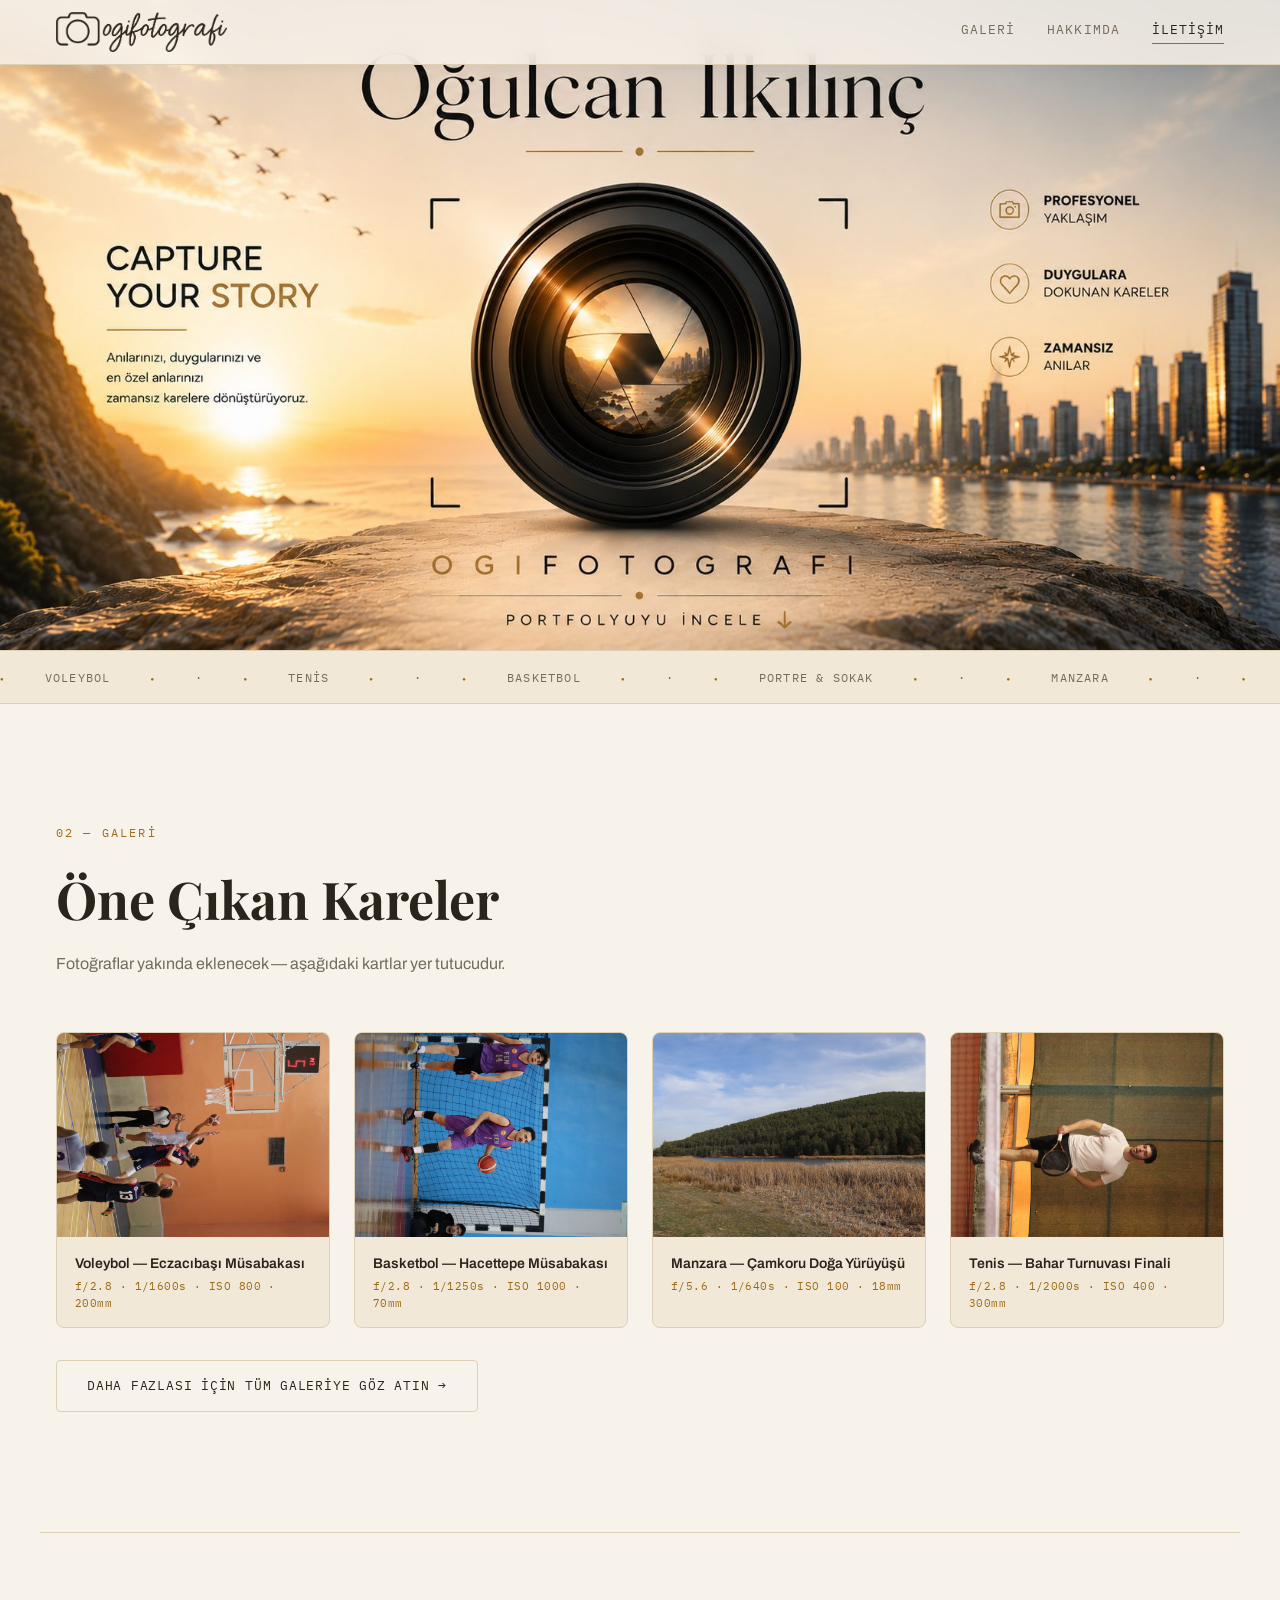
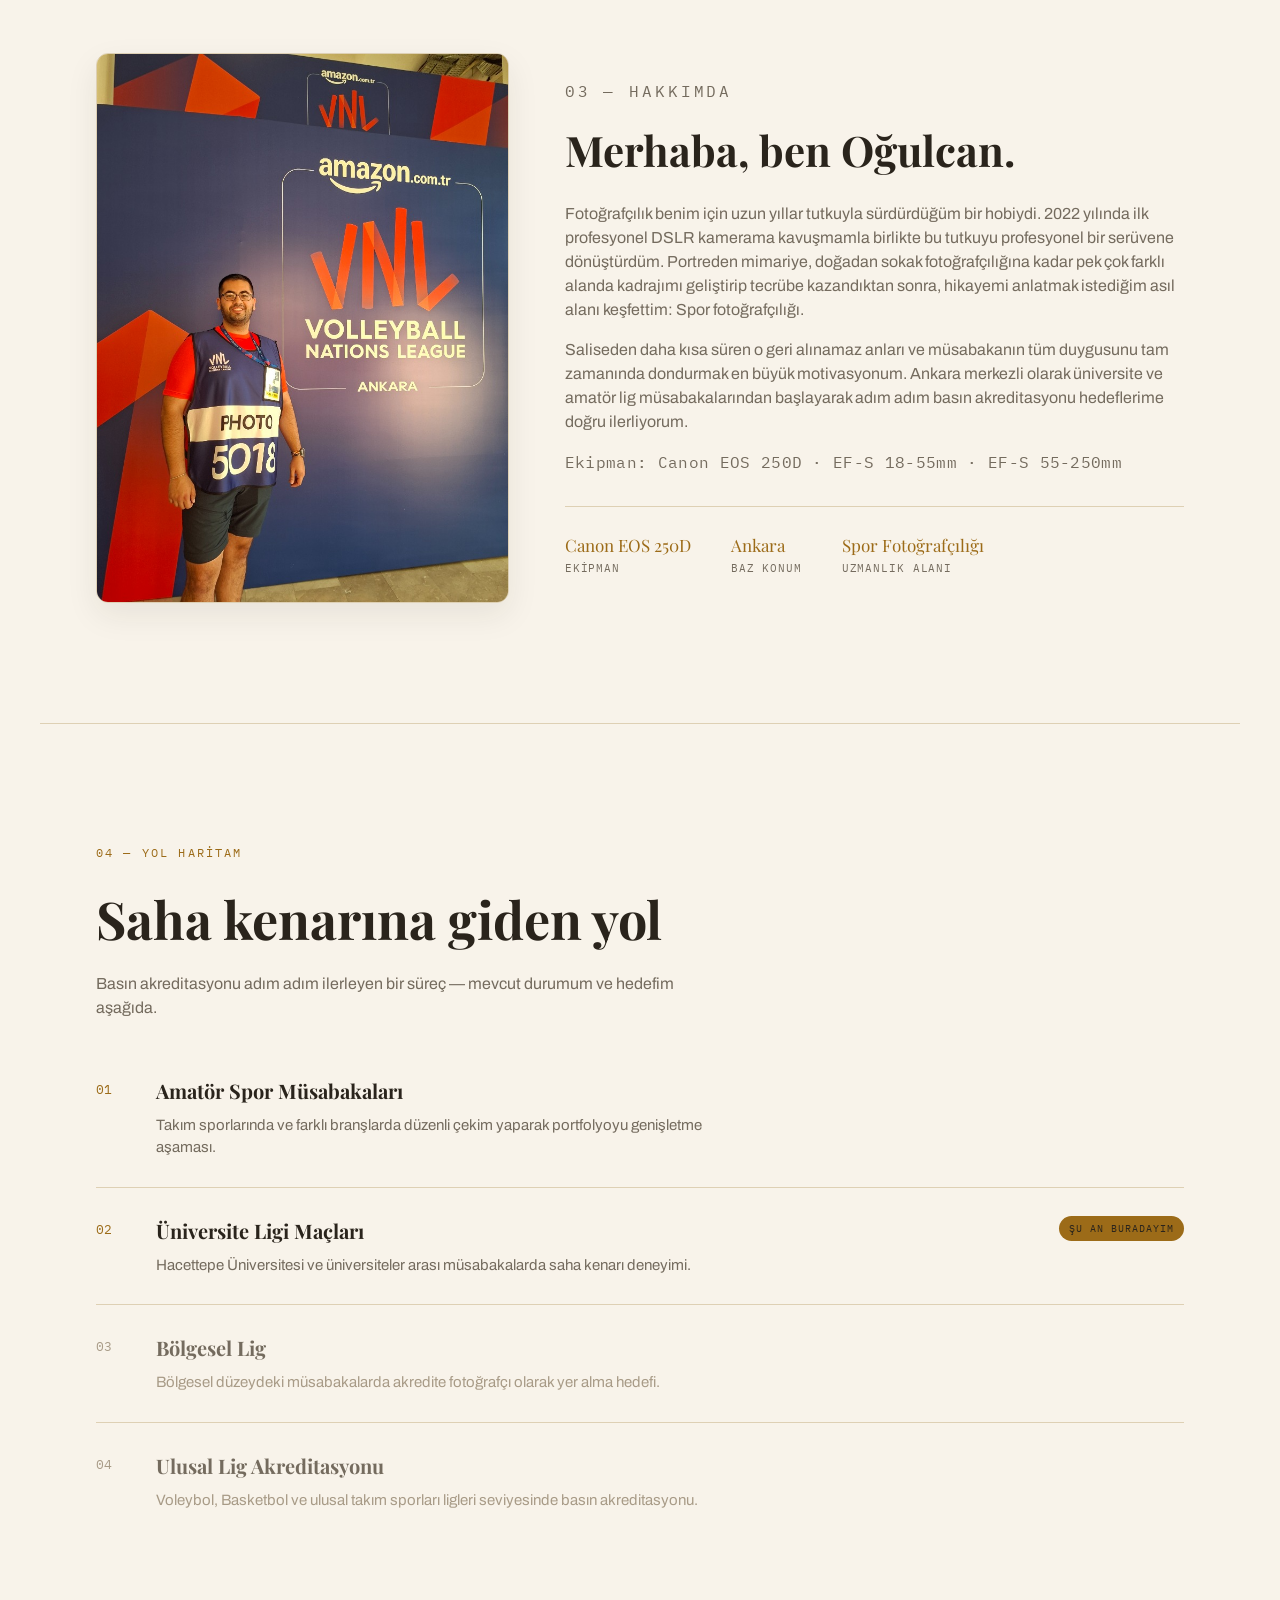
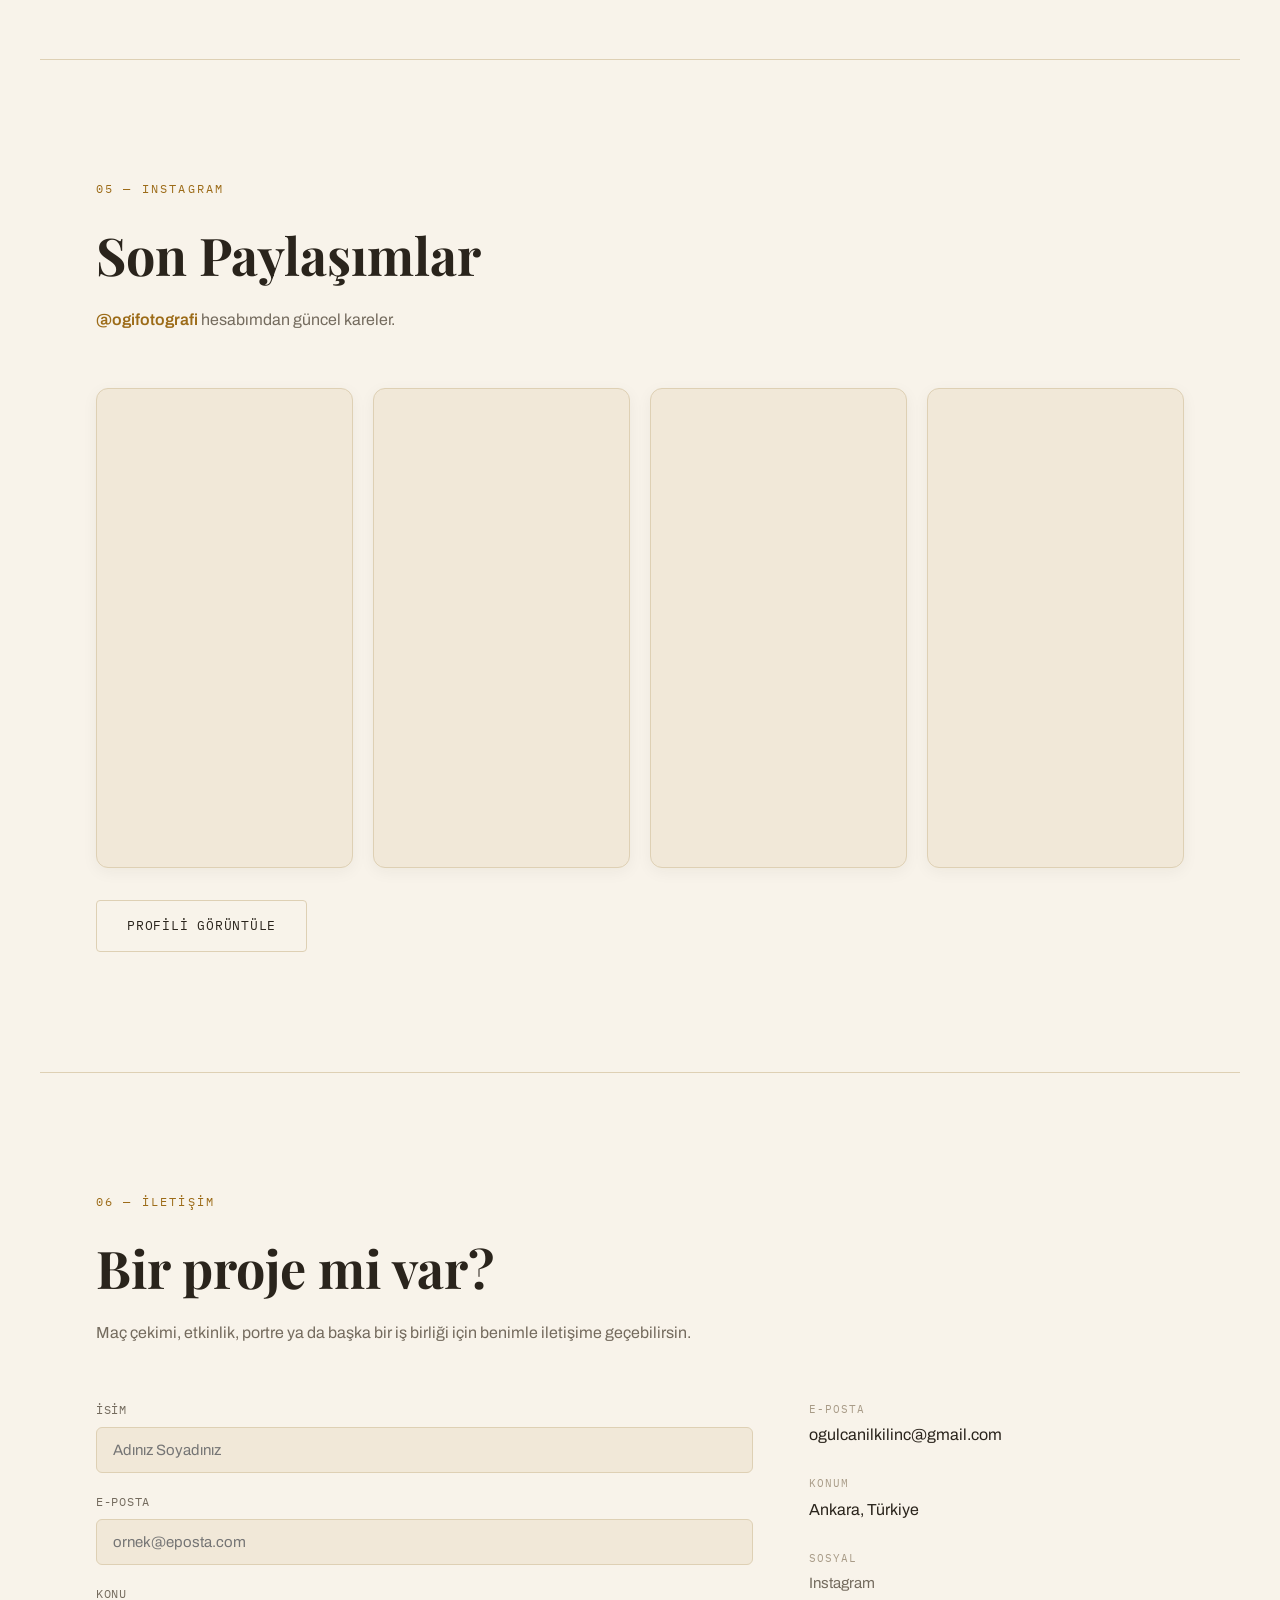
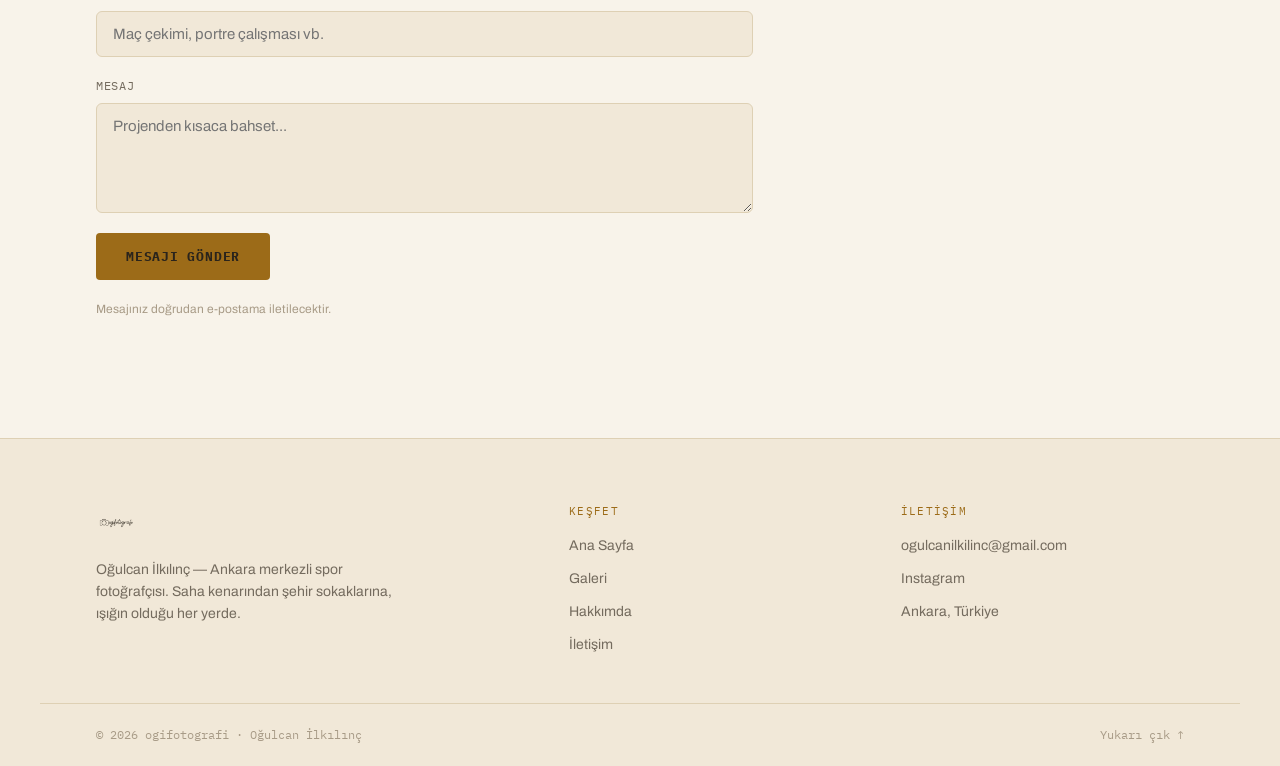
==== commit 00ab832f: "Optimize hero visual load time (180x speedup from 34.5MB SVG to 192KB JPG)" ====
--- a/index.html
+++ b/index.html
@@ -41,7 +41,7 @@
 
   <!-- HERO -->
   <section class="hero" id="hero">
-    <img src="assets/images/hero/hero-visual.svg" alt="ogifotografi" class="hero-img">
+    <img src="assets/images/hero/hero-visual.jpg" alt="ogifotografi" class="hero-img" fetchpriority="high" loading="eager">
   </section>
 
   <!-- TICKER -->
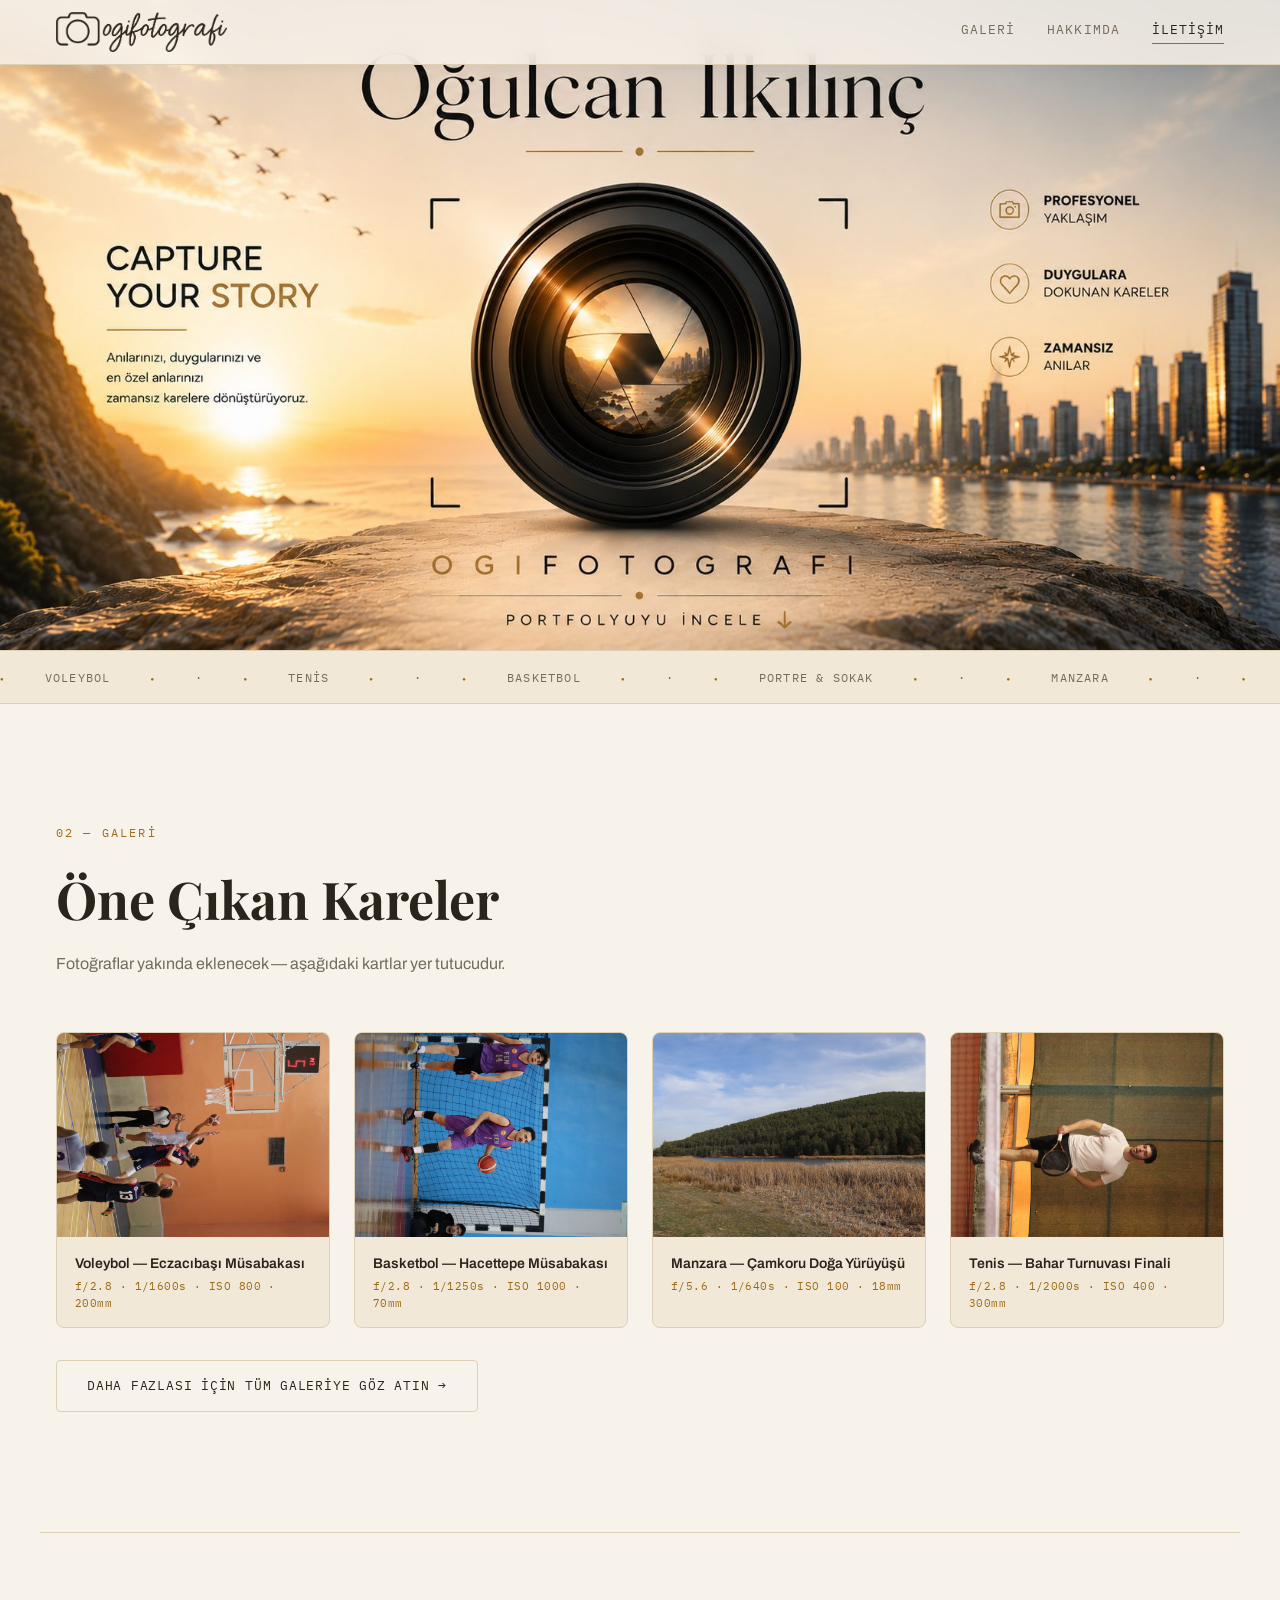
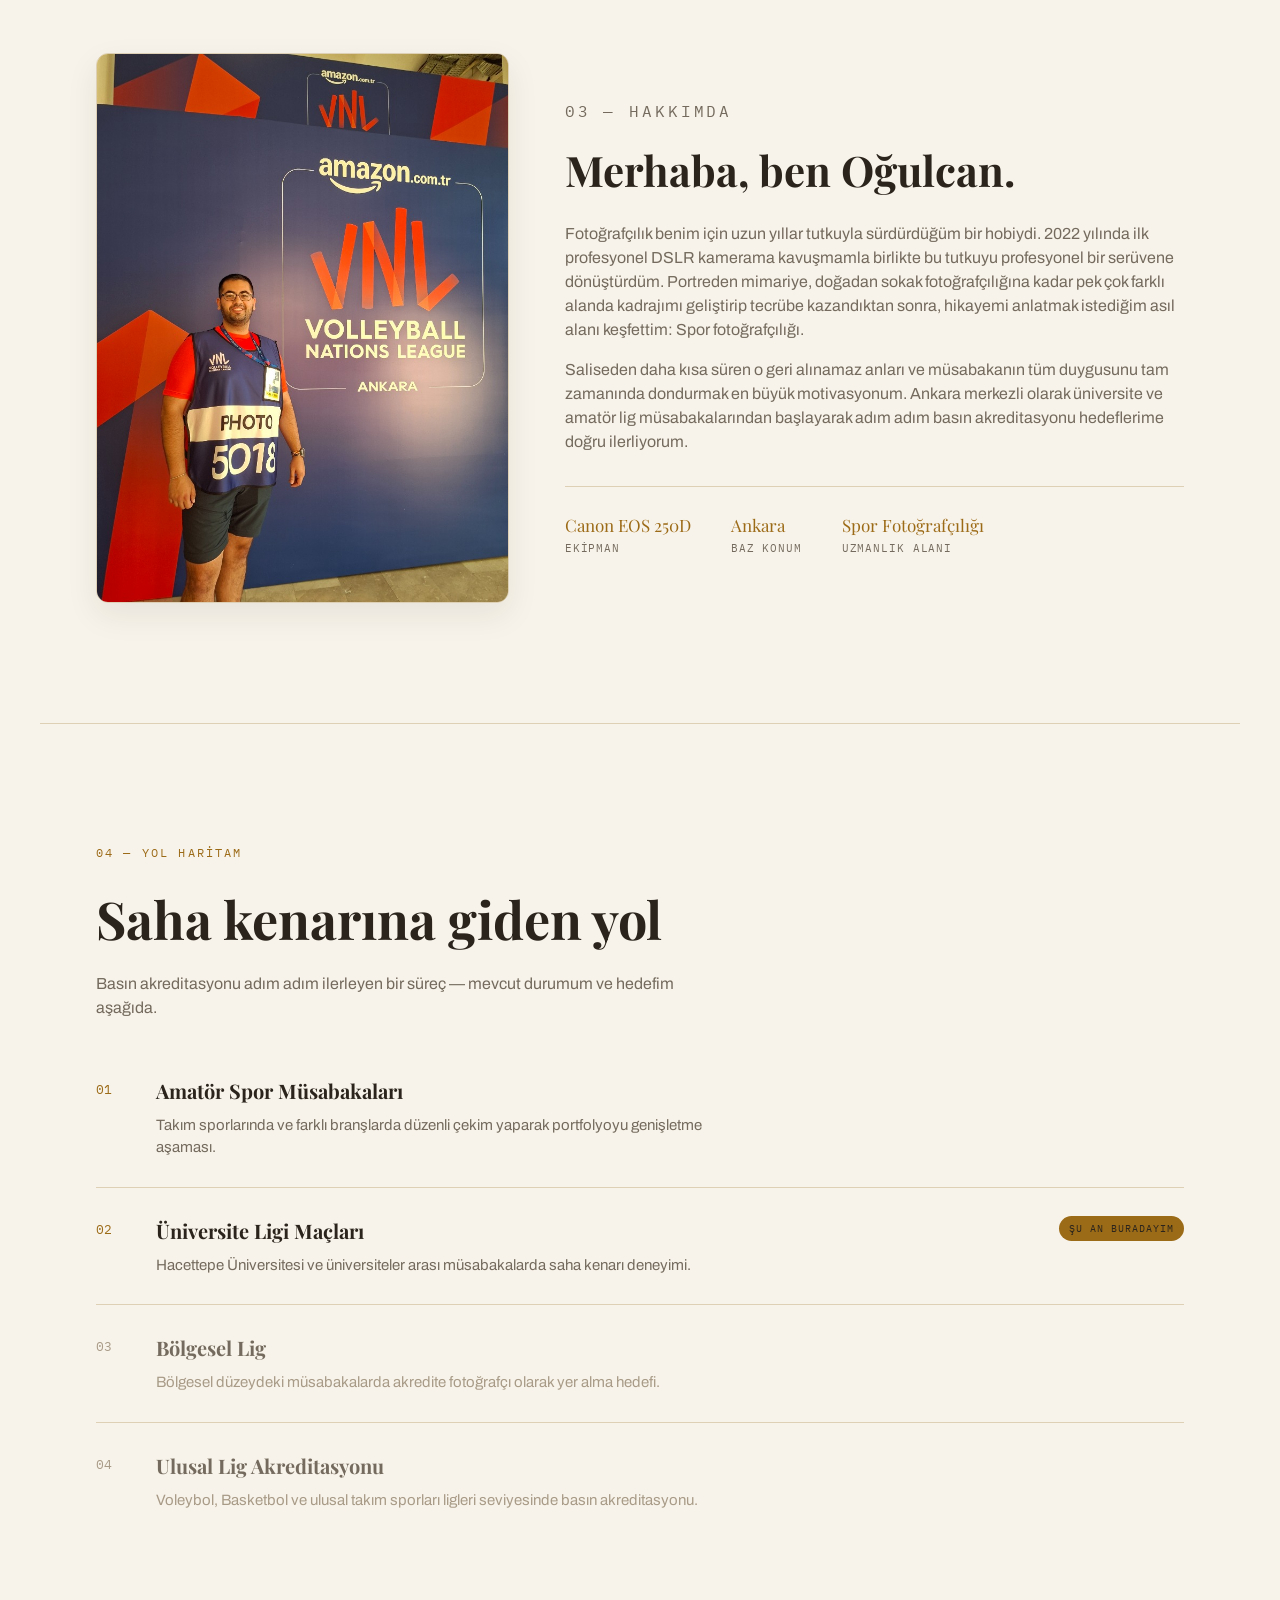
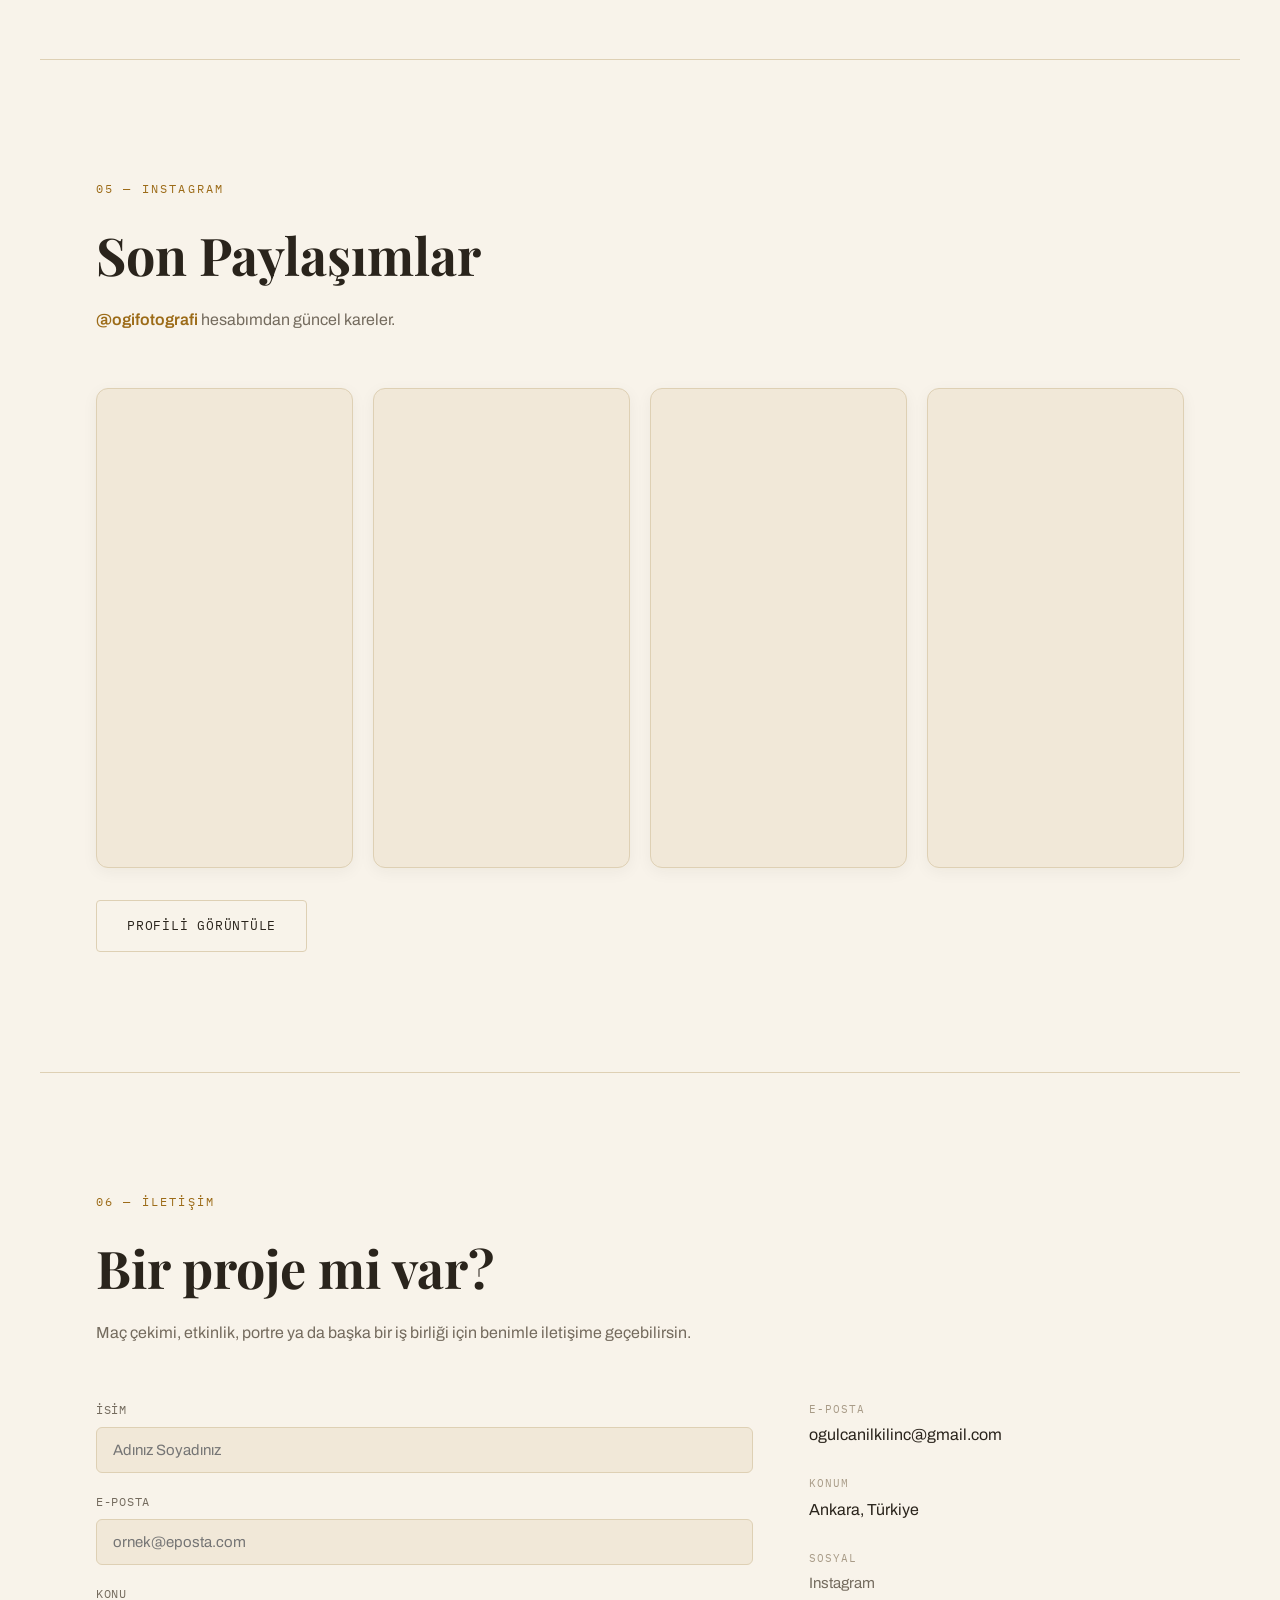
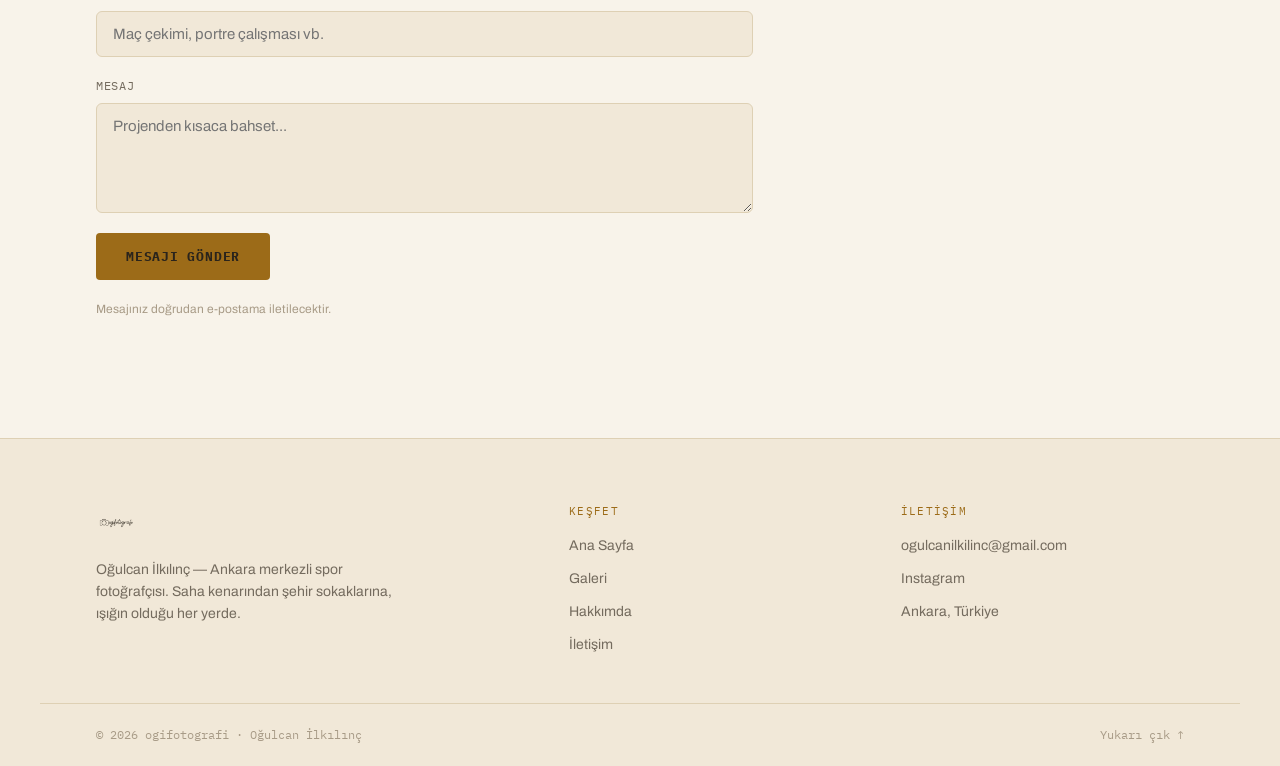
==== commit 2d42ea88: "Remove redundant equipment text in About section" ====
--- a/index.html
+++ b/index.html
@@ -178,7 +178,6 @@
         <h2>Merhaba, ben Oğulcan.</h2>
         <p>Fotoğrafçılık benim için uzun yıllar tutkuyla sürdürdüğüm bir hobiydi. 2022 yılında ilk profesyonel DSLR kamerama kavuşmamla birlikte bu tutkuyu profesyonel bir serüvene dönüştürdüm. Portreden mimariye, doğadan sokak fotoğrafçılığına kadar pek çok farklı alanda kadrajımı geliştirip tecrübe kazandıktan sonra, hikayemi anlatmak istediğim asıl alanı keşfettim: Spor fotoğrafçılığı.</p>
         <p>Saliseden daha kısa süren o geri alınamaz anları ve müsabakanın tüm duygusunu tam zamanında dondurmak en büyük motivasyonum. Ankara merkezli olarak üniversite ve amatör lig müsabakalarından başlayarak adım adım basın akreditasyonu hedeflerime doğru ilerliyorum.</p>
-        <p class="gear-line">Ekipman: Canon EOS 250D · EF-S 18-55mm · EF-S 55-250mm</p>
         <div class="about-stats">
           <div class="stat">
             <span class="stat-num">Canon EOS 250D</span>
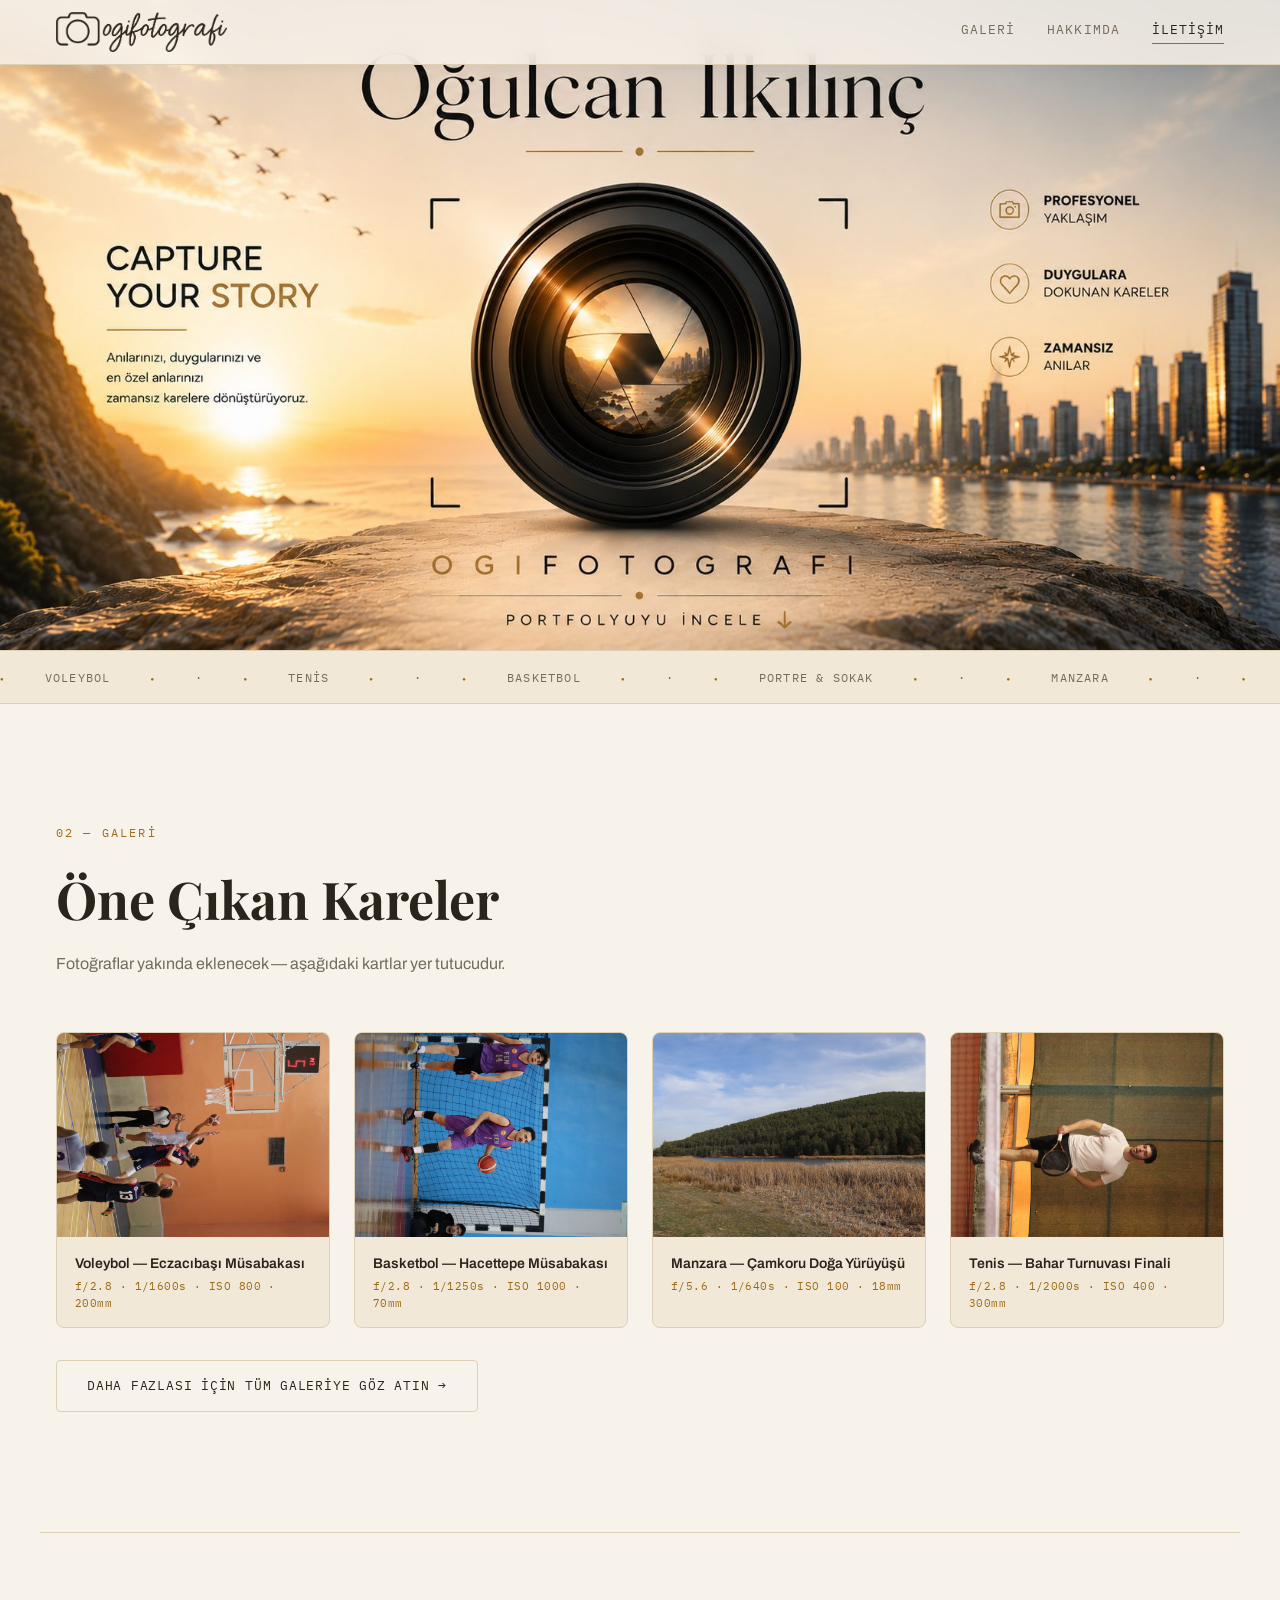
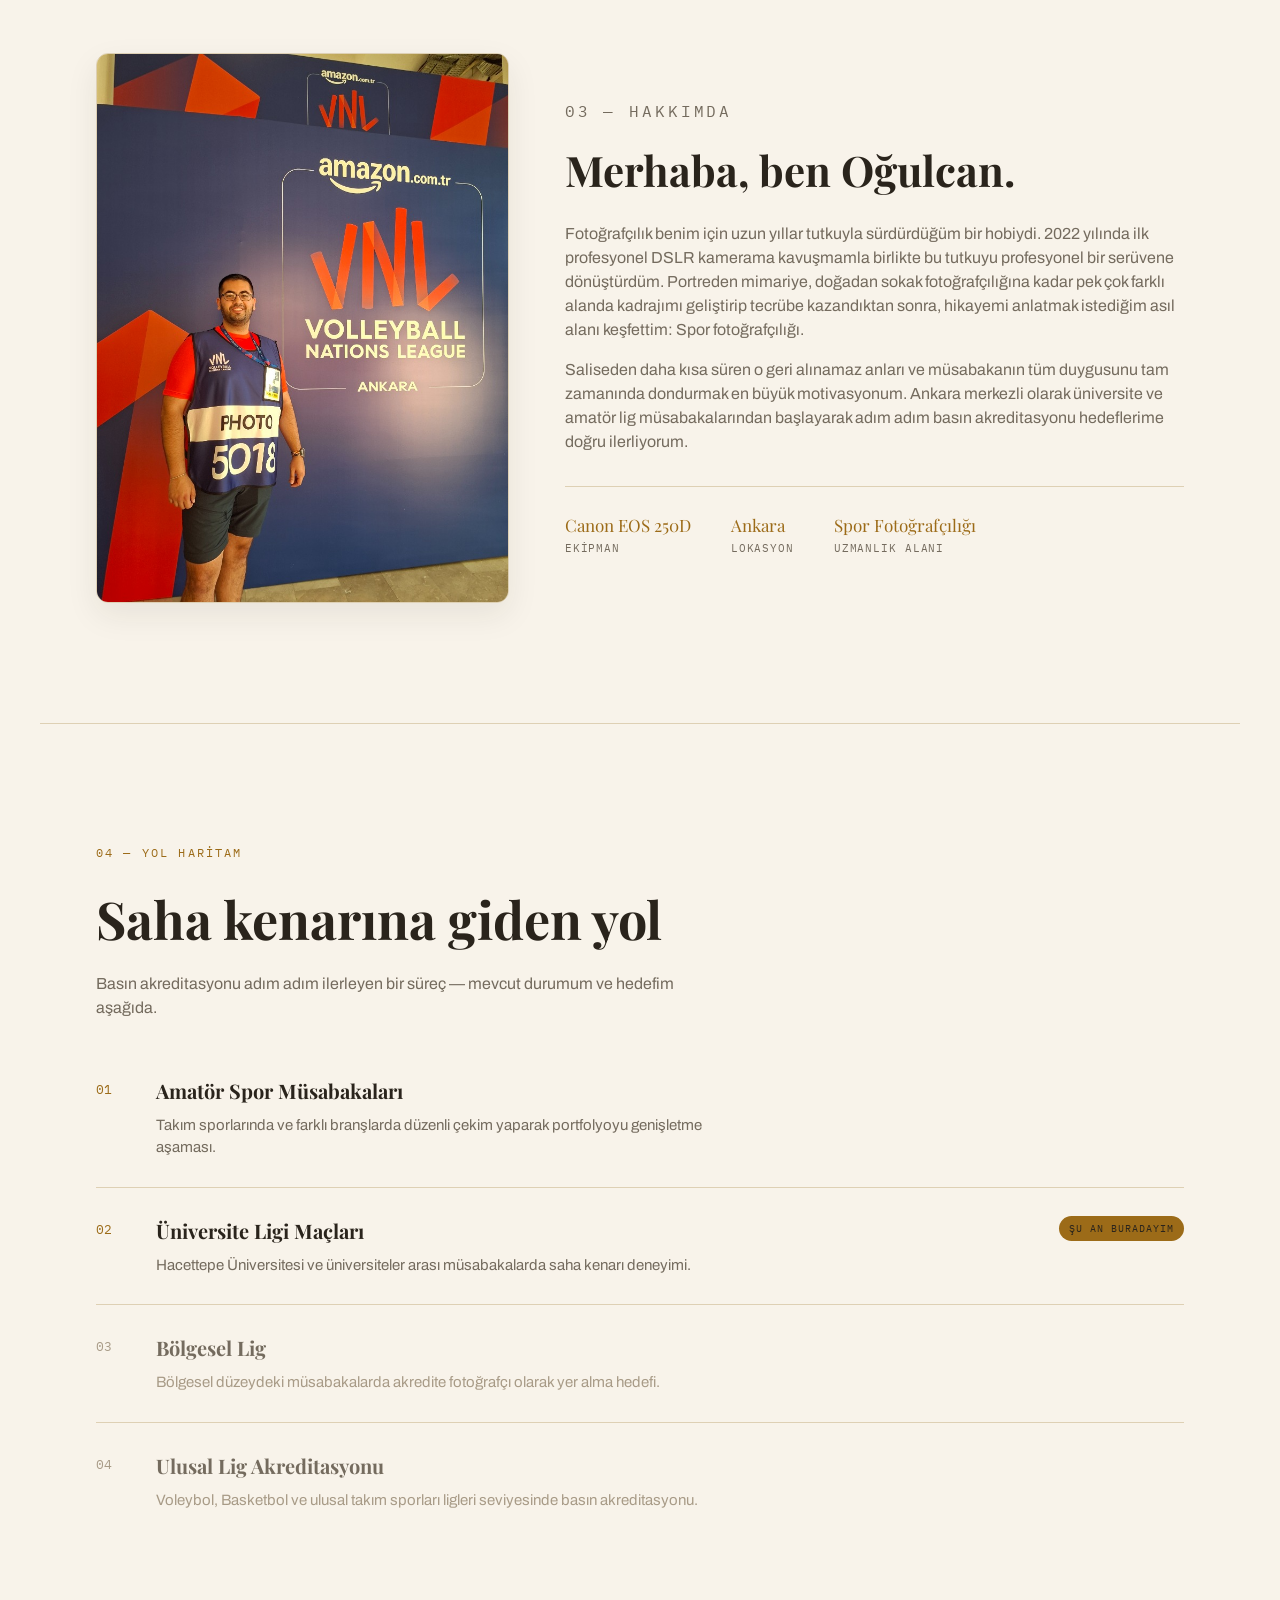
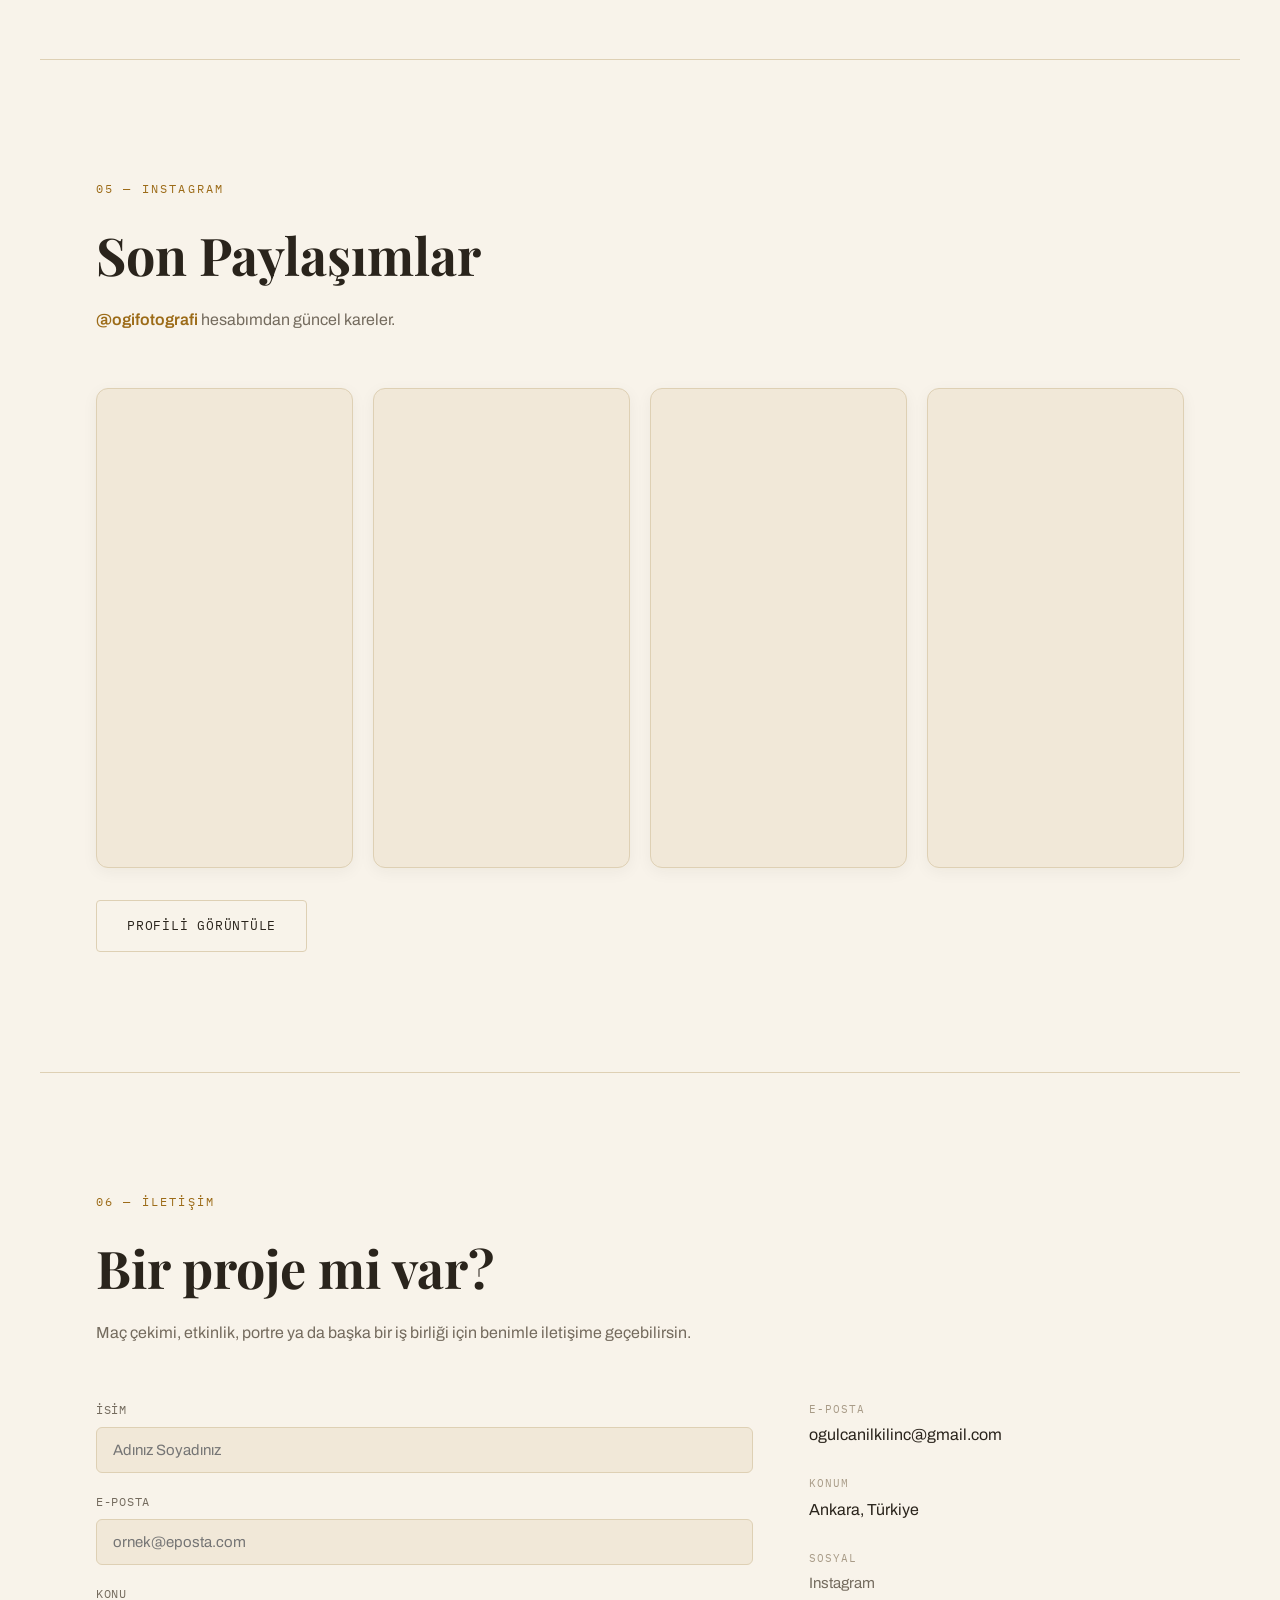
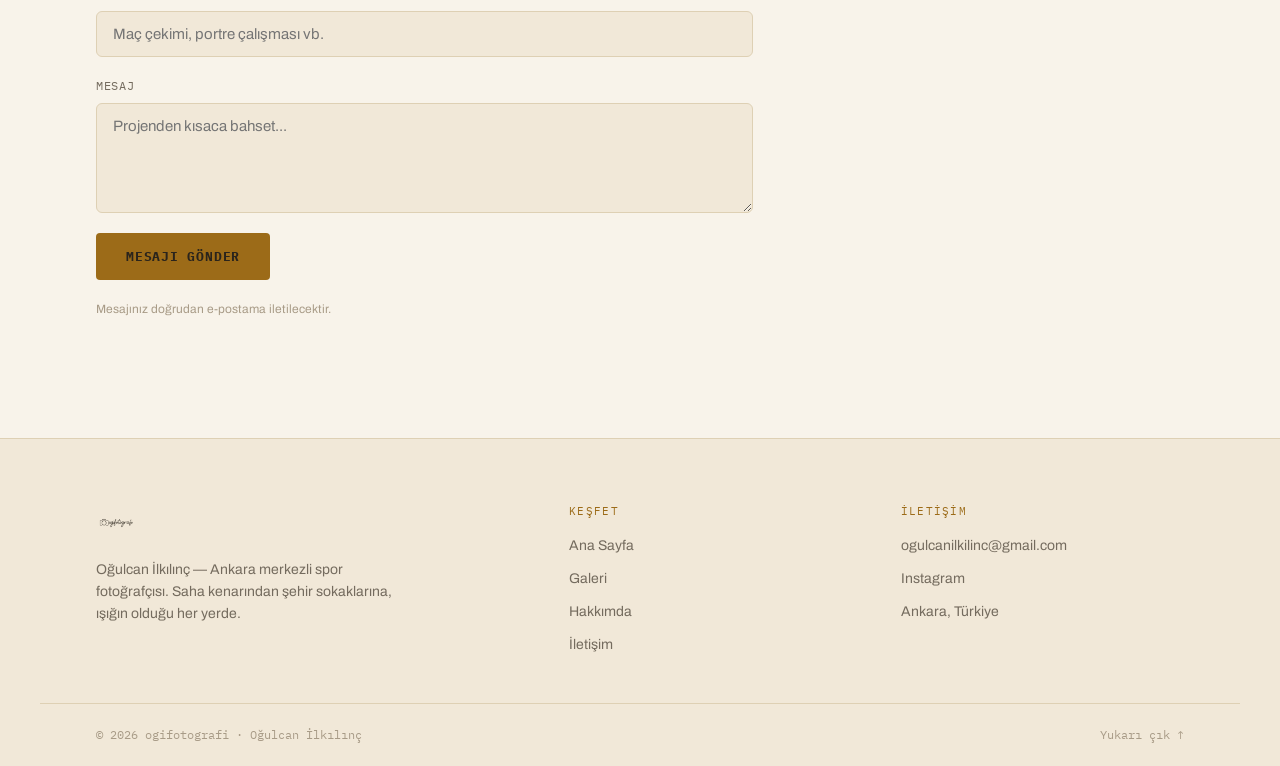
==== commit 44eecd70: "Update label from 'Baz Konum' to 'Lokasyon'" ====
--- a/index.html
+++ b/index.html
@@ -185,7 +185,7 @@
           </div>
           <div class="stat">
             <span class="stat-num">Ankara</span>
-            <span class="stat-label">Baz Konum</span>
+            <span class="stat-label">Lokasyon</span>
           </div>
           <div class="stat">
             <span class="stat-num">Spor Fotoğrafçılığı</span>
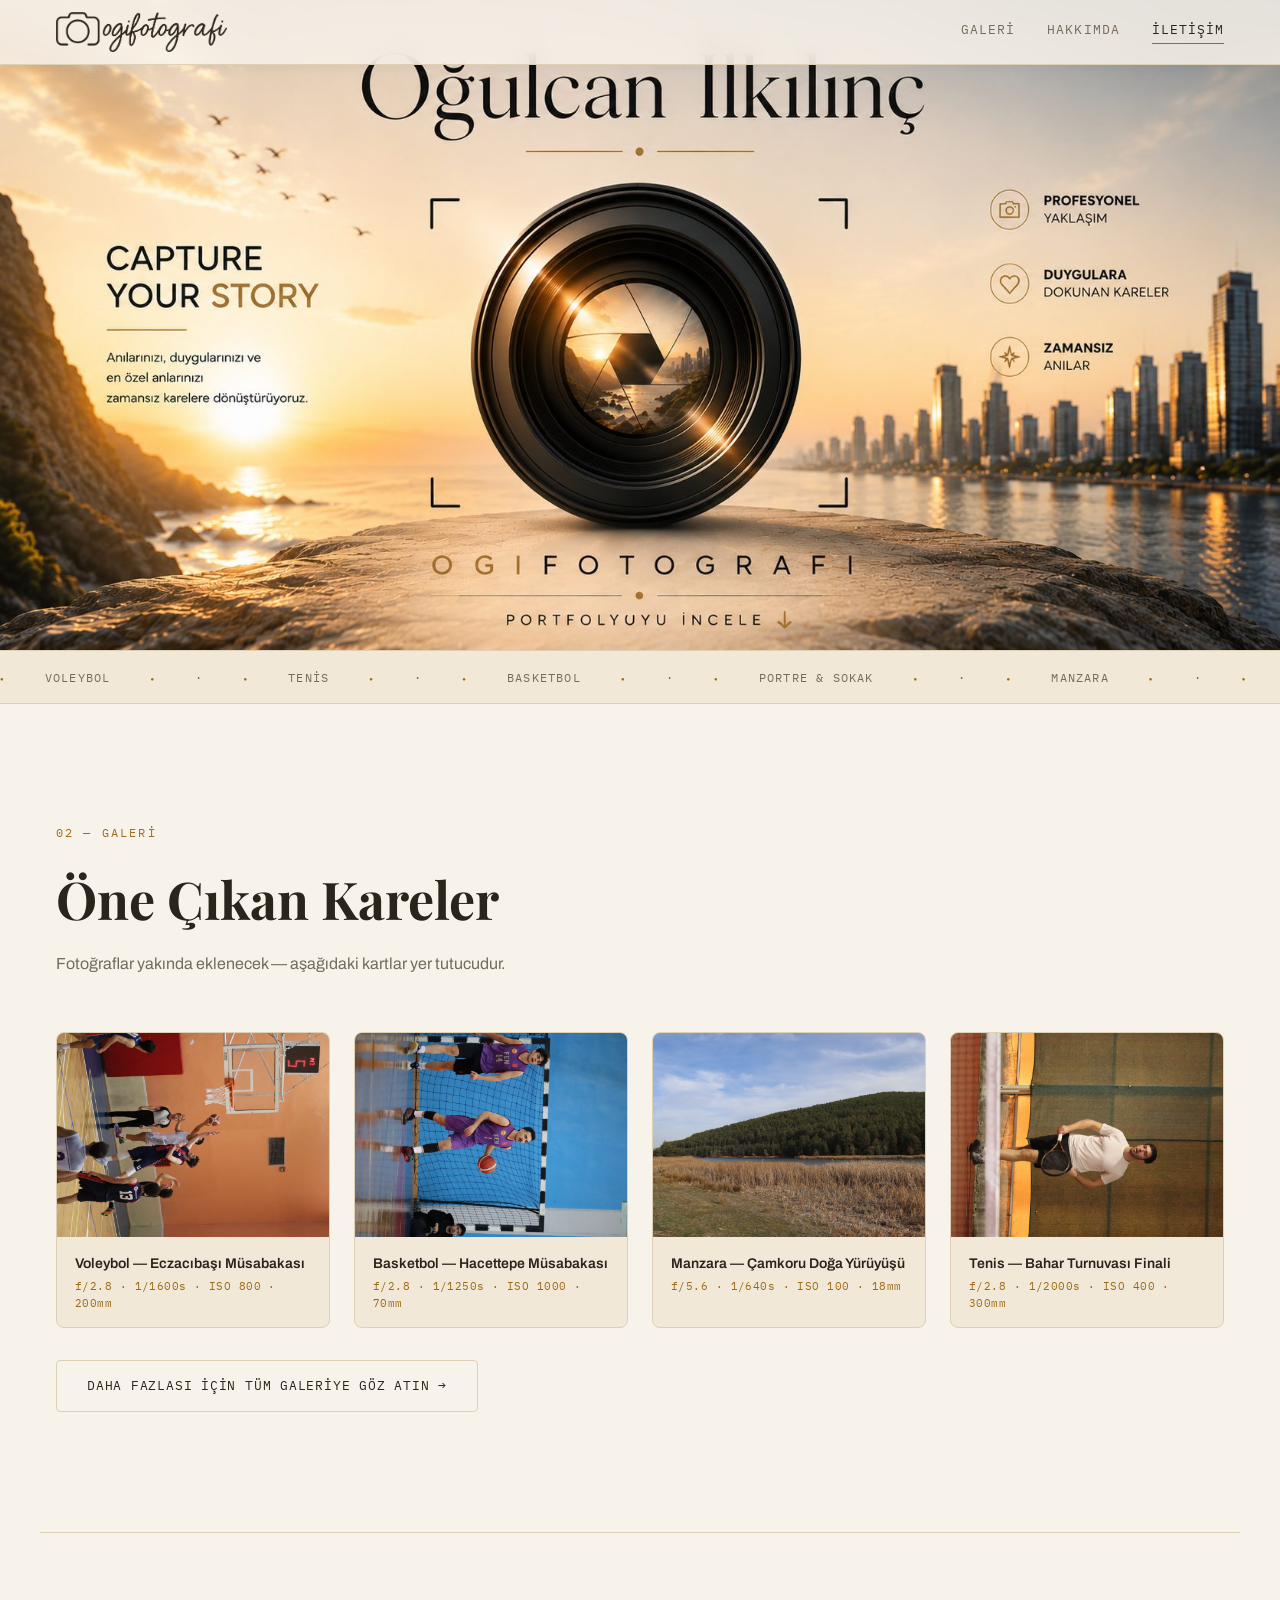
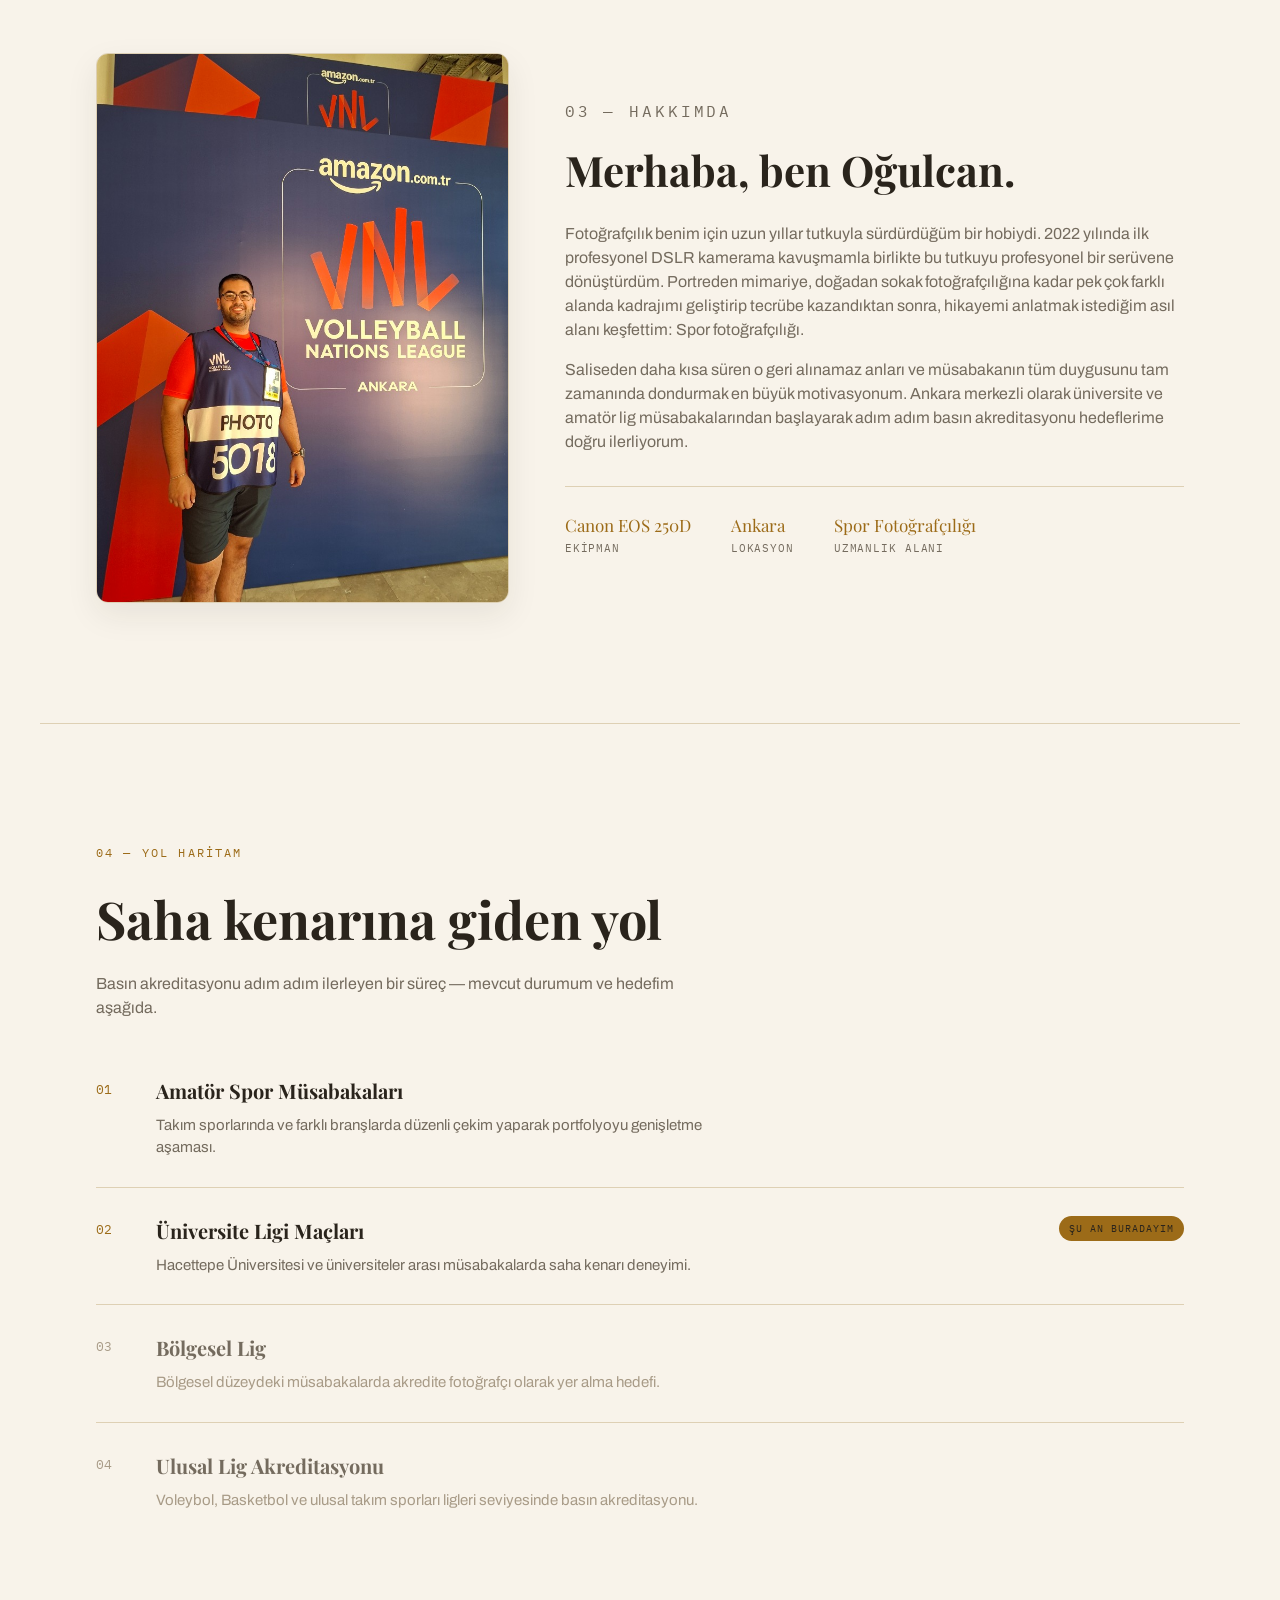
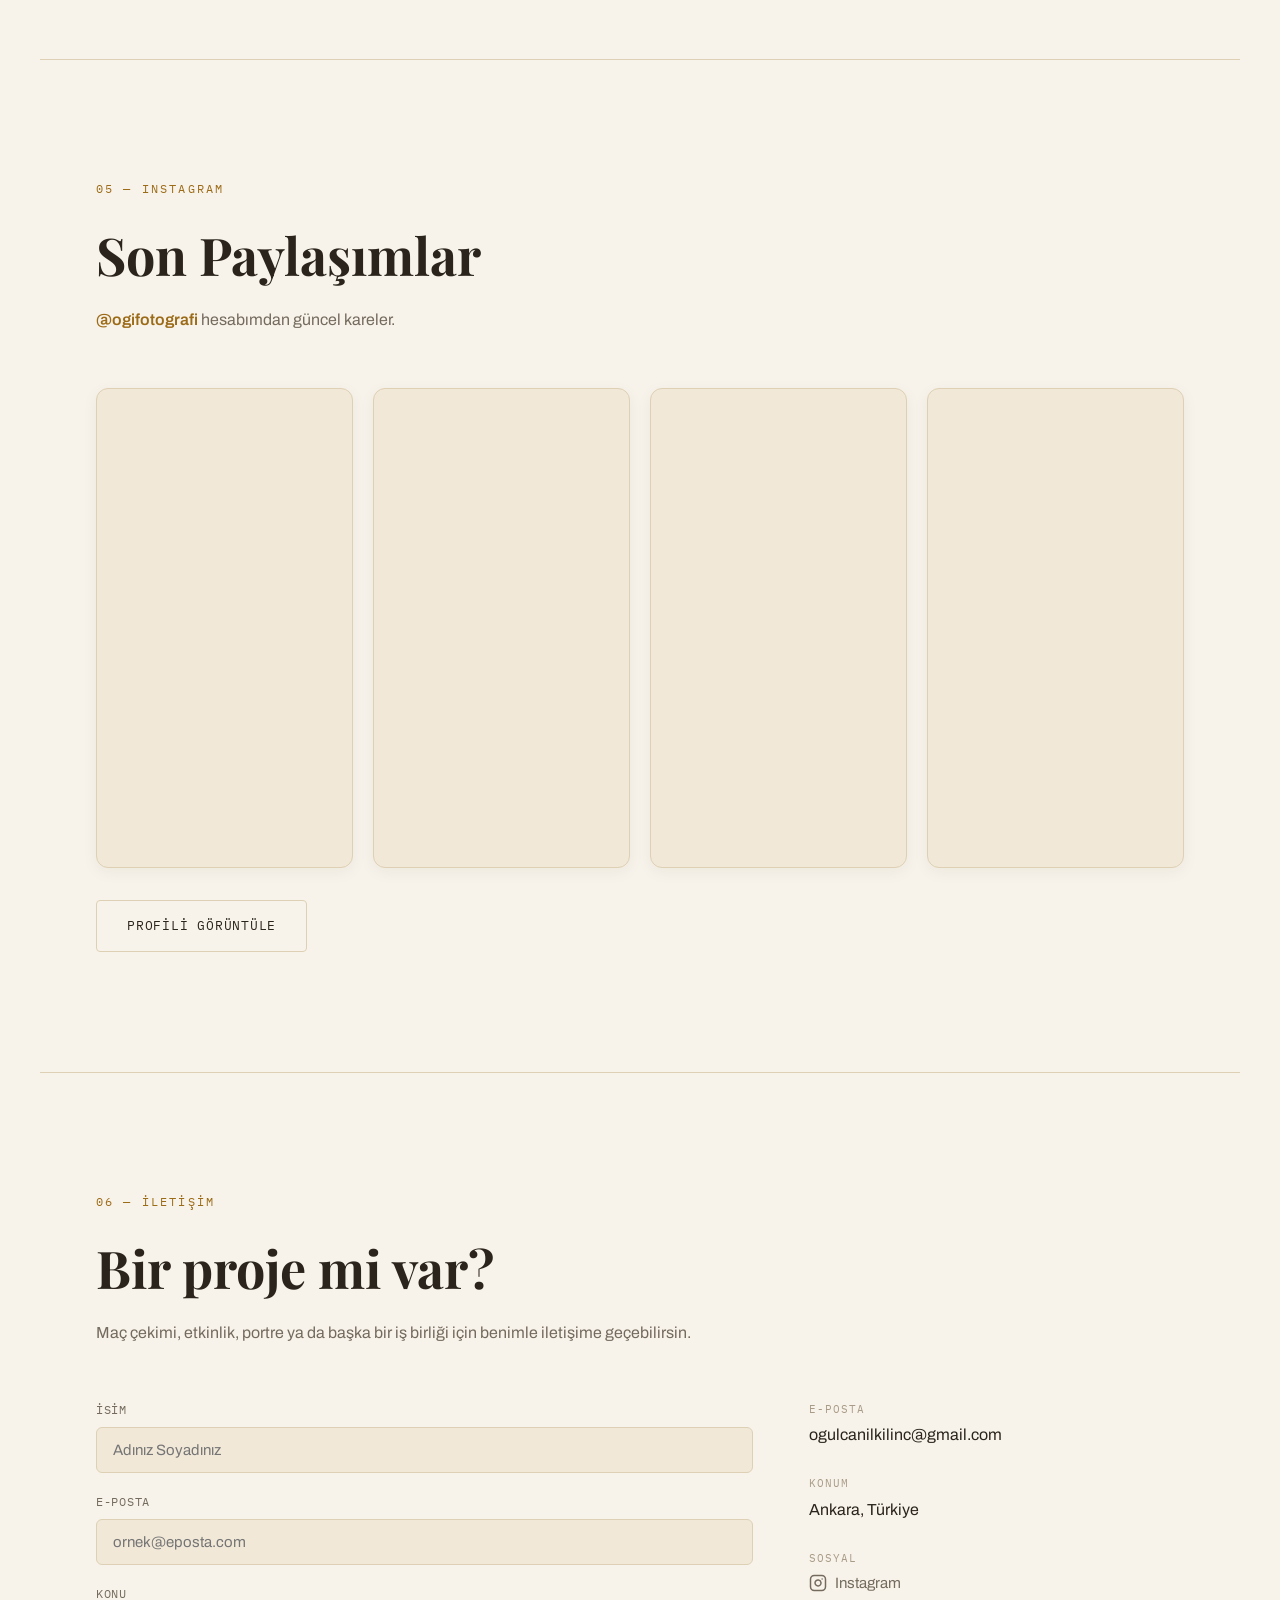
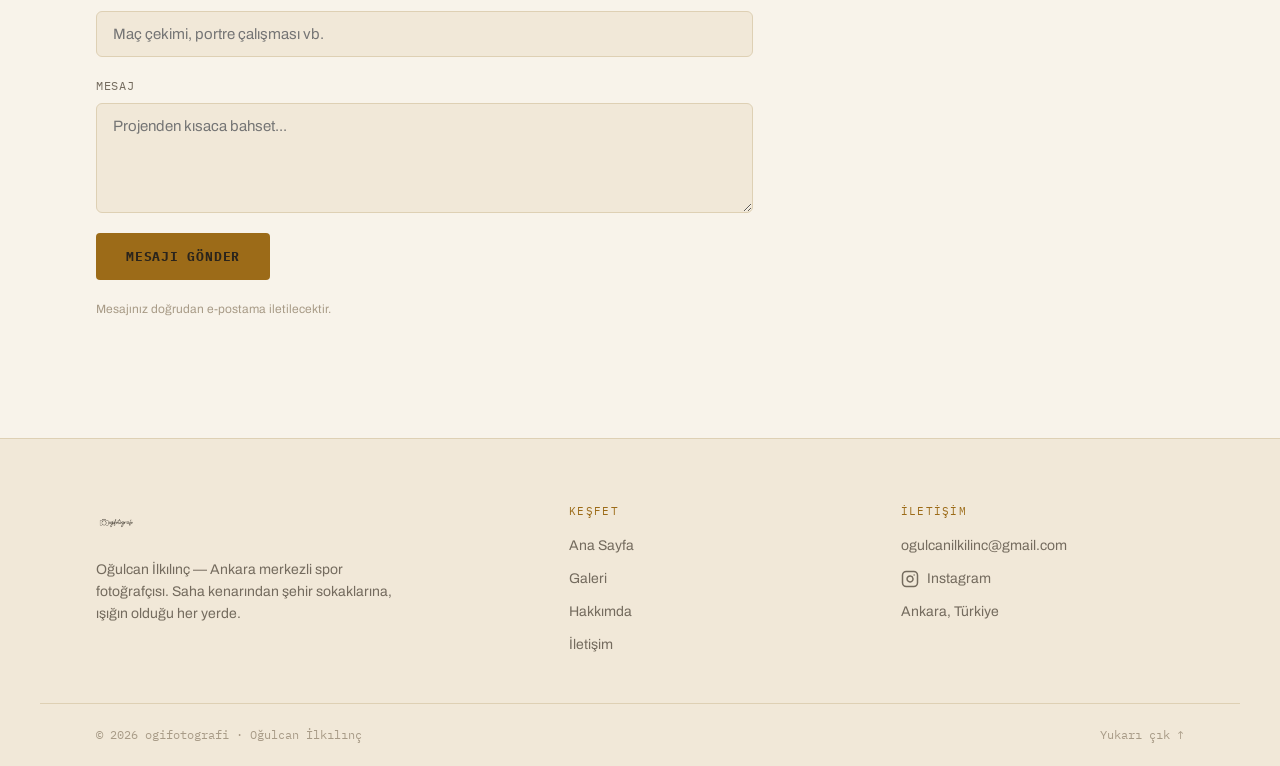
==== commit a7f320ee: "Add sleek Instagram vector logo to Social contact links and Footer" ====
--- a/index.html
+++ b/index.html
@@ -303,7 +303,10 @@
         <div class="contact-item">
           <span class="ci-label">Sosyal</span>
           <div class="social-links">
-            <a href="https://www.instagram.com/ogifotografi/" target="_blank" rel="noopener">Instagram</a>
+            <a href="https://www.instagram.com/ogifotografi/" target="_blank" rel="noopener">
+              <svg width="18" height="18" viewBox="0 0 24 24" fill="none" stroke="currentColor" stroke-width="2" stroke-linecap="round" stroke-linejoin="round" aria-hidden="true"><rect x="2" y="2" width="20" height="20" rx="5" ry="5"></rect><path d="M16 11.37A4 4 0 1 1 12.63 8 4 4 0 0 1 16 11.37z"></path><line x1="17.5" y1="6.5" x2="17.51" y2="6.5"></line></svg>
+              <span>Instagram</span>
+            </a>
           </div>
         </div>
       </div>
@@ -332,7 +335,10 @@
     <div class="footer-col">
       <span class="footer-col-title">İletişim</span>
       <a href="mailto:ogulcanilkilinc@gmail.com">ogulcanilkilinc@gmail.com</a>
-      <a href="https://www.instagram.com/ogifotografi/" target="_blank" rel="noopener">Instagram</a>
+      <a href="https://www.instagram.com/ogifotografi/" target="_blank" rel="noopener" style="display: inline-flex; align-items: center; gap: 8px;">
+        <svg width="18" height="18" viewBox="0 0 24 24" fill="none" stroke="currentColor" stroke-width="2" stroke-linecap="round" stroke-linejoin="round" aria-hidden="true"><rect x="2" y="2" width="20" height="20" rx="5" ry="5"></rect><path d="M16 11.37A4 4 0 1 1 12.63 8 4 4 0 0 1 16 11.37z"></path><line x1="17.5" y1="6.5" x2="17.51" y2="6.5"></line></svg>
+        <span>Instagram</span>
+      </a>
       <span class="footer-plain">Ankara, Türkiye</span>
     </div>
   </div>
--- a/css/style.css
+++ b/css/style.css
@@ -341,6 +341,25 @@
   margin: 0 0 14px;
 }
 .section-sub { color: var(--steel); font-size: 16px; margin: 0; }
+.social-links a {
+  display: inline-flex;
+  align-items: center;
+  gap: 8px;
+}
+
+.social-links svg,
+.footer-col svg {
+  width: 18px;
+  height: 18px;
+  flex-shrink: 0;
+  stroke: currentColor;
+  transition: transform 0.25s ease;
+}
+
+.social-links a:hover svg,
+.footer-col a:hover svg {
+  transform: scale(1.15);
+}
 .back-home {
   display: inline-block;
   margin-top: 18px;
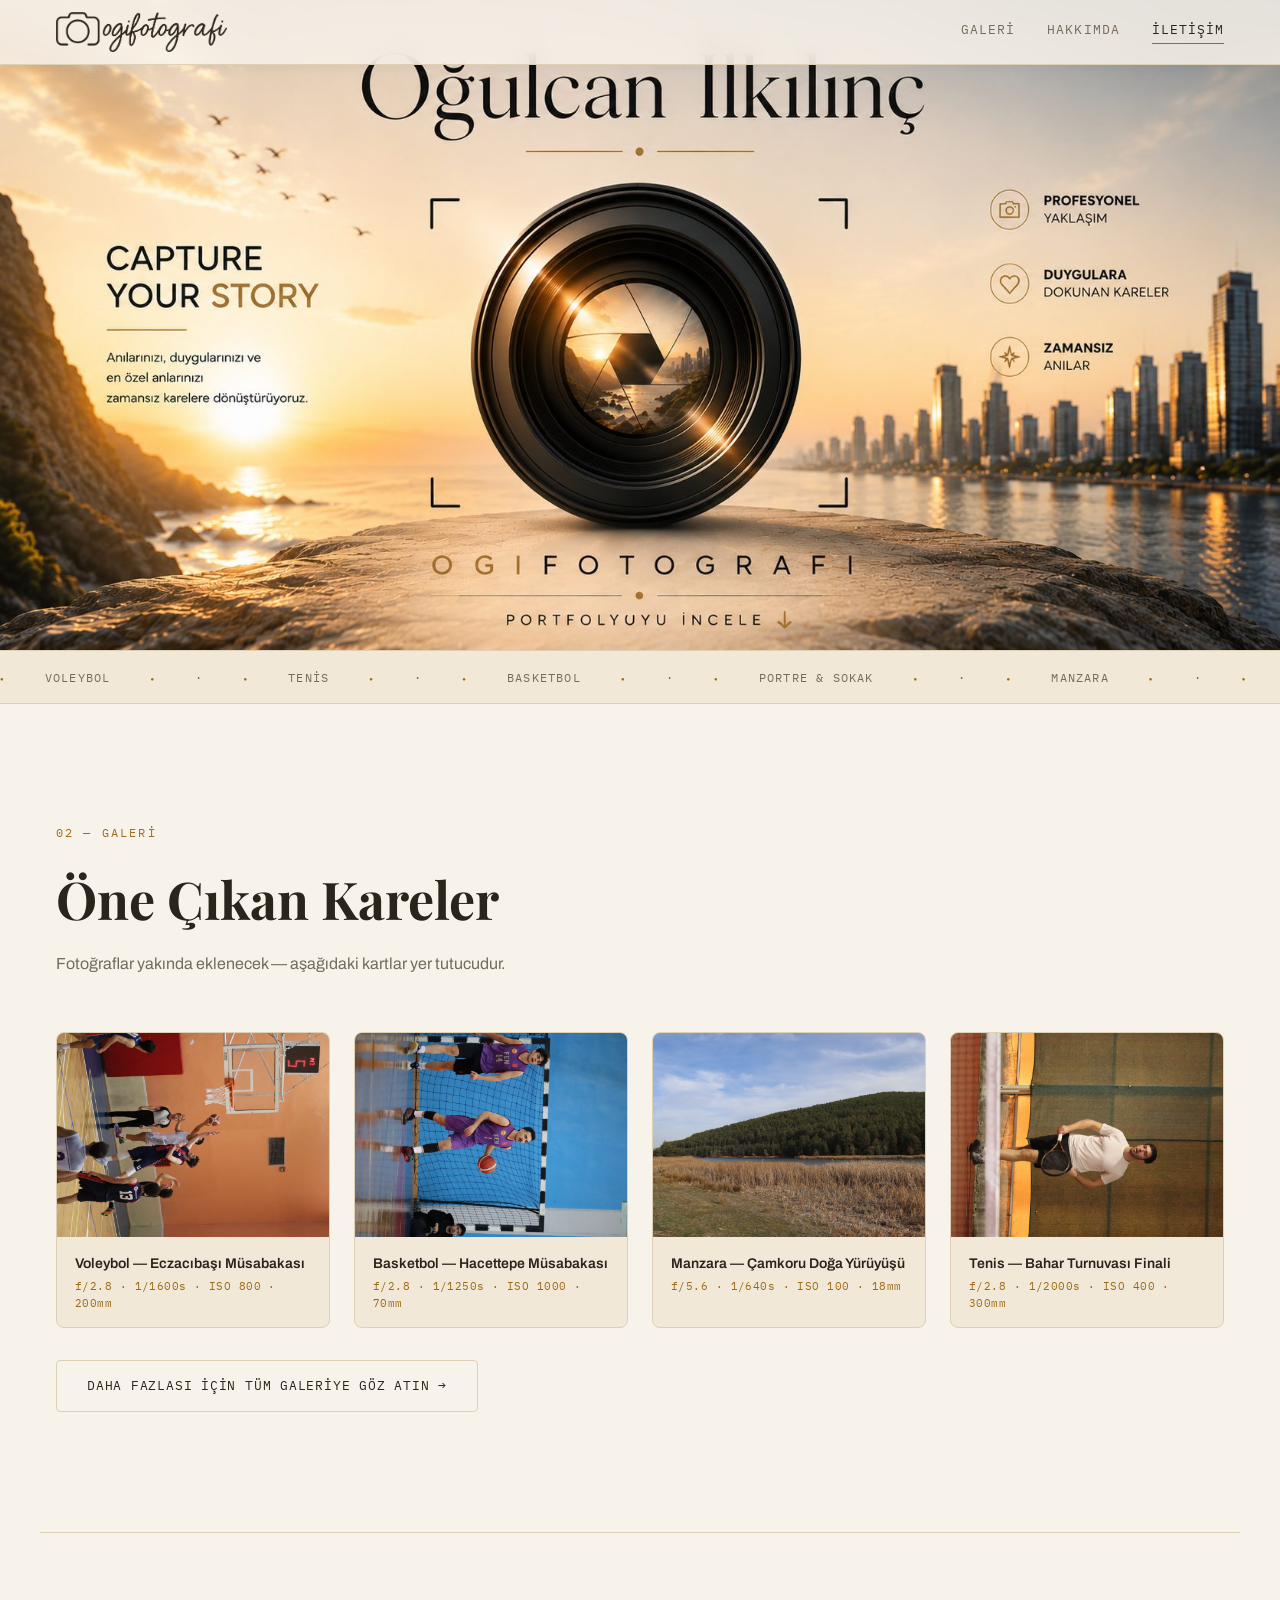
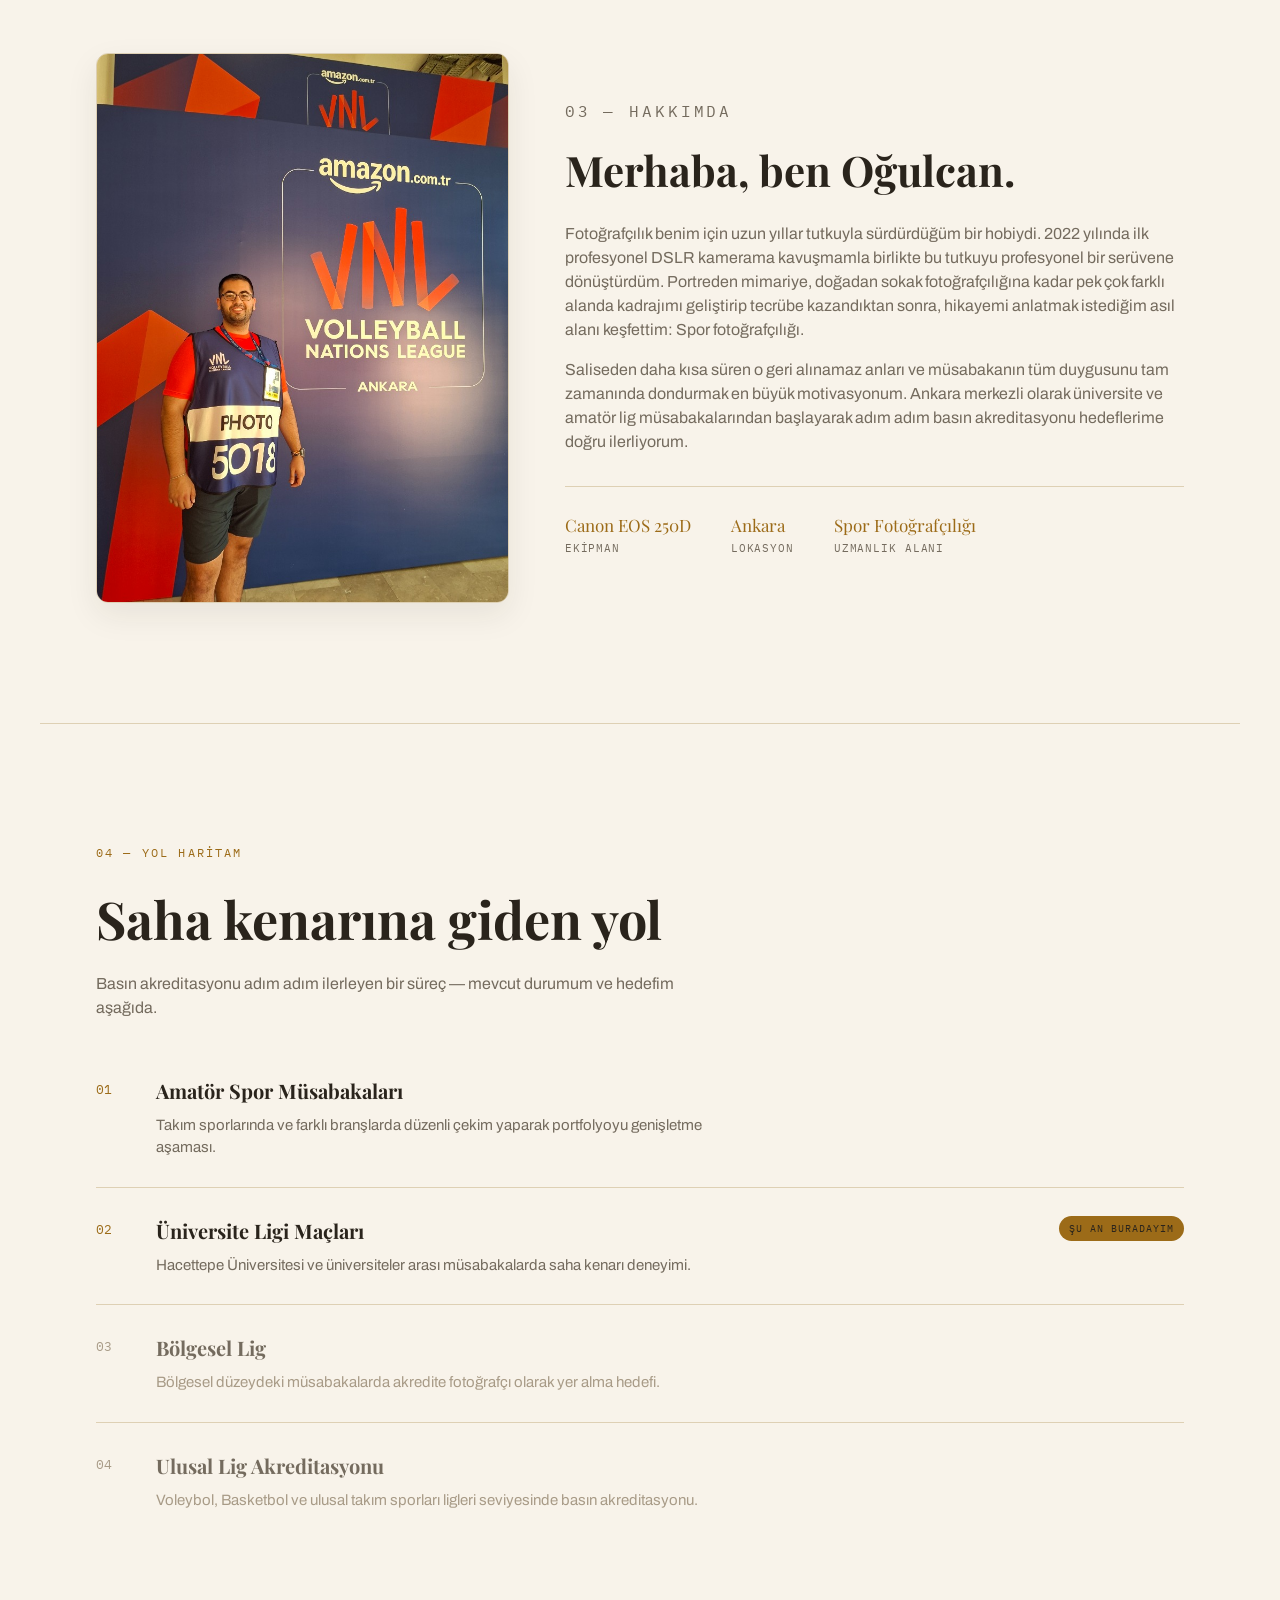
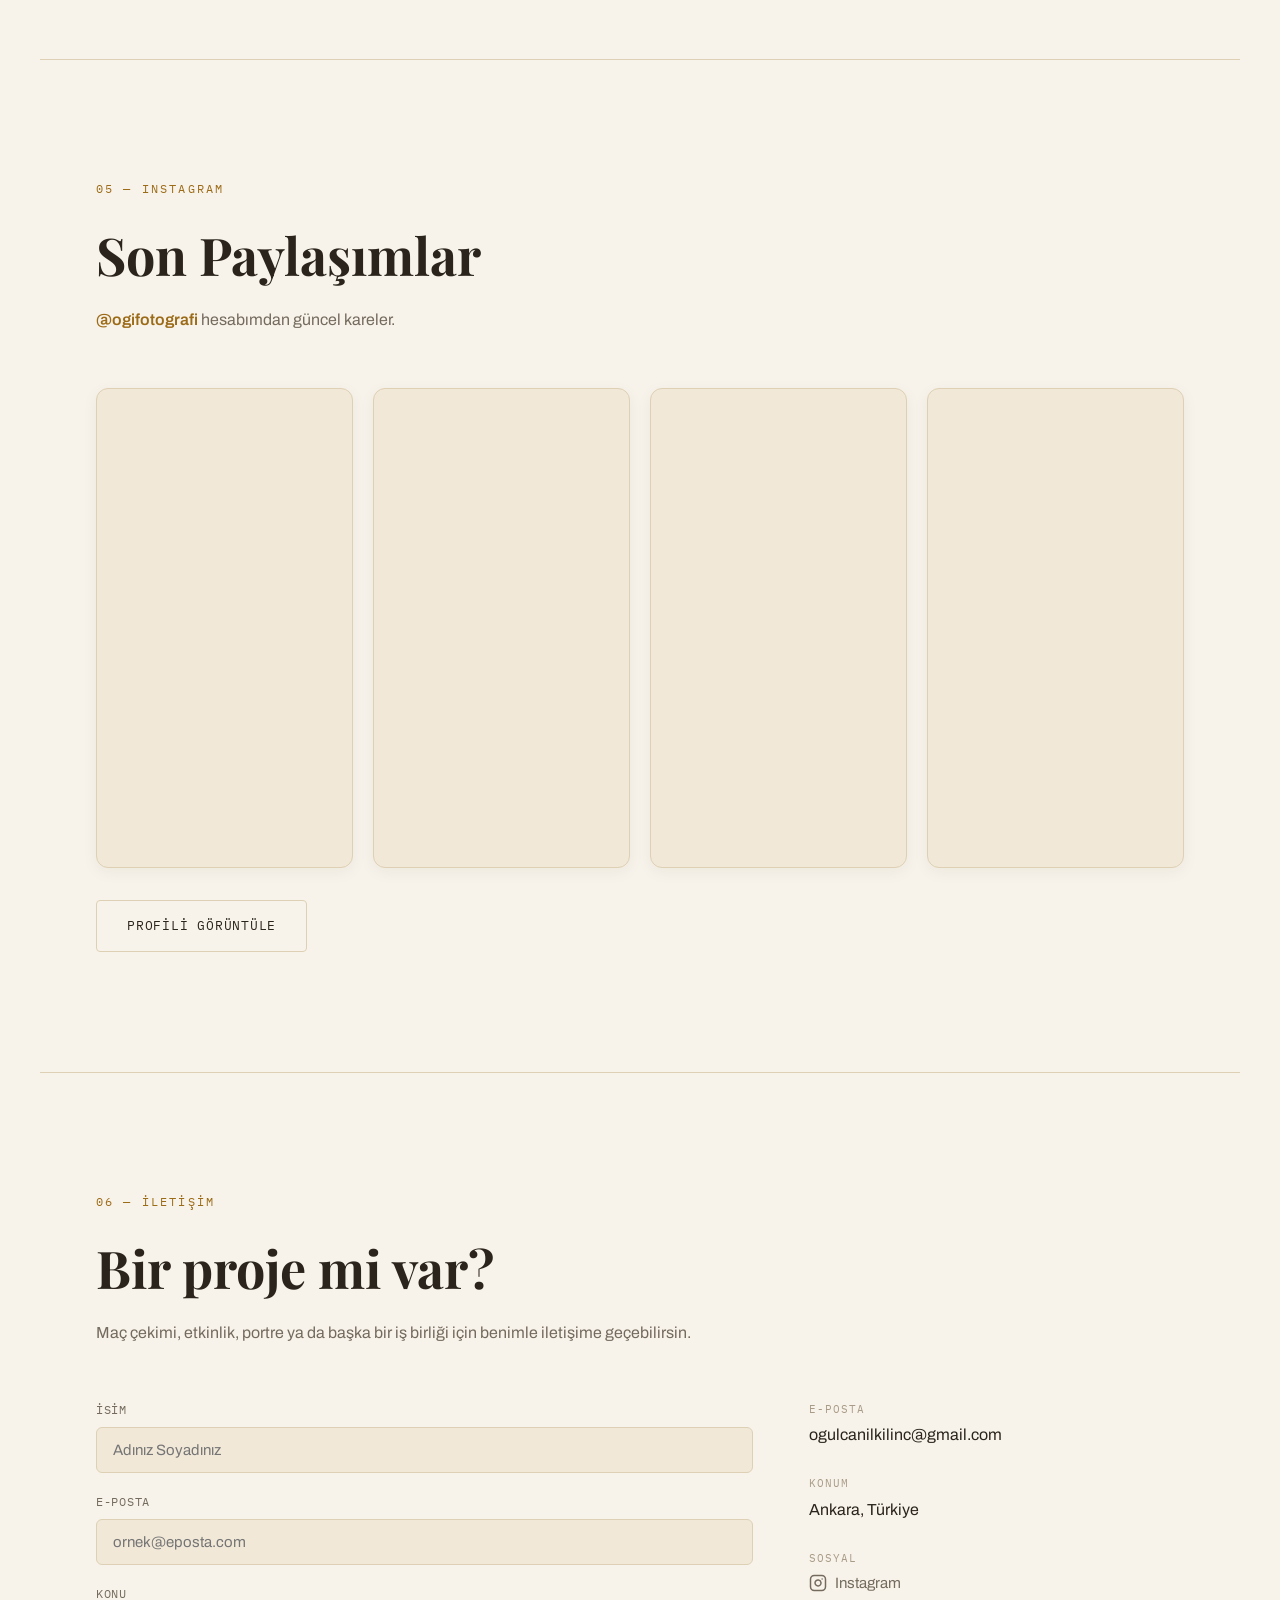
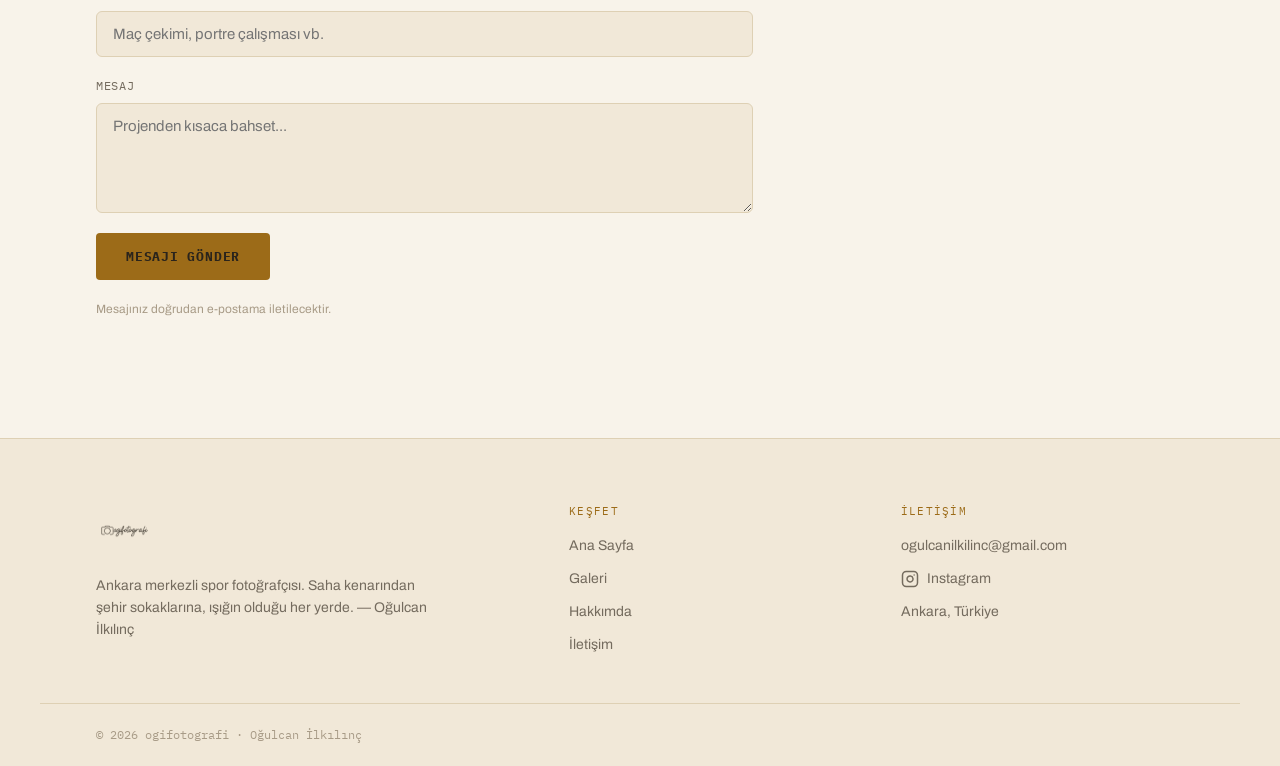
==== commit b33b0758: "Enlarge footer logo, reorder tagline text, add floating scroll-to-top button" ====
--- a/index.html
+++ b/index.html
@@ -321,7 +321,7 @@
       <a href="index.html" class="brand">
         <img src="assets/images/brand/logo-brand-transparent.png" alt="ogifotografi" class="brand-logo-img">
       </a>
-      <p class="footer-tagline">Oğulcan İlkılınç — Ankara merkezli spor fotoğrafçısı. Saha kenarından şehir sokaklarına, ışığın olduğu her yerde.</p>
+      <p class="footer-tagline">Ankara merkezli spor fotoğrafçısı. Saha kenarından şehir sokaklarına, ışığın olduğu her yerde. — Oğulcan İlkılınç</p>
     </div>
 
     <div class="footer-col">
@@ -345,7 +345,6 @@
 
   <div class="footer-bottom">
     <span>© <span id="year"></span> ogifotografi · Oğulcan İlkılınç</span>
-    <a href="#top">Yukarı çık ↑</a>
   </div>
 </footer>
 
@@ -365,6 +364,11 @@
   <button class="lightbox-close" id="lightboxClose" aria-label="Kapat">✕</button>
 </div>
 
+<!-- Floating Scroll To Top Button -->
+<a href="#top" class="scroll-top-btn" id="scrollTopBtn" aria-label="Yukarı çık">
+  <svg width="20" height="20" viewBox="0 0 24 24" fill="none" stroke="currentColor" stroke-width="2.5" stroke-linecap="round" stroke-linejoin="round" aria-hidden="true"><path d="M18 15l-6-6-6 6"/></svg>
+</a>
+
 <script src="js/main.js"></script>
 <script async src="https://www.instagram.com/embed.js"></script>
 </body>
--- a/css/style.css
+++ b/css/style.css
@@ -907,9 +907,13 @@
 }
 
 .footer-brand .brand { font-size: 20px; }
+.footer-brand .brand-logo-img {
+  height: 56px;
+  max-width: 280px;
+}
 .footer-tagline {
   margin: 16px 0 0;
-  max-width: 320px;
+  max-width: 340px;
   color: var(--steel);
   font-size: 14px;
   line-height: 1.6;
@@ -944,6 +948,42 @@
   color: var(--steel-dim);
 }
 .footer-bottom a:hover { color: var(--accent); }
+
+/* ============ FLOATING SCROLL TO TOP BUTTON ============ */
+.scroll-top-btn {
+  position: fixed;
+  bottom: 28px;
+  right: 28px;
+  z-index: 150;
+  width: 48px;
+  height: 48px;
+  border-radius: 50%;
+  background: rgba(248, 243, 234, 0.92);
+  border: 1.5px solid var(--accent);
+  color: var(--accent);
+  display: flex;
+  align-items: center;
+  justify-content: center;
+  box-shadow: 0 10px 30px rgba(42, 36, 28, 0.15);
+  backdrop-filter: blur(8px);
+  -webkit-backdrop-filter: blur(8px);
+  transition: opacity 0.3s ease, transform 0.3s ease, background-color 0.2s ease, color 0.2s ease, box-shadow 0.2s ease;
+  opacity: 0;
+  visibility: hidden;
+  transform: translateY(16px);
+  text-decoration: none;
+}
+.scroll-top-btn.visible {
+  opacity: 1;
+  visibility: visible;
+  transform: translateY(0);
+}
+.scroll-top-btn:hover {
+  background: var(--accent);
+  color: var(--white);
+  transform: translateY(-4px);
+  box-shadow: 0 14px 36px rgba(184, 138, 68, 0.35);
+}
 
 @media (max-width: 700px) {
   .footer-main { grid-template-columns: 1fr; gap: 36px; }
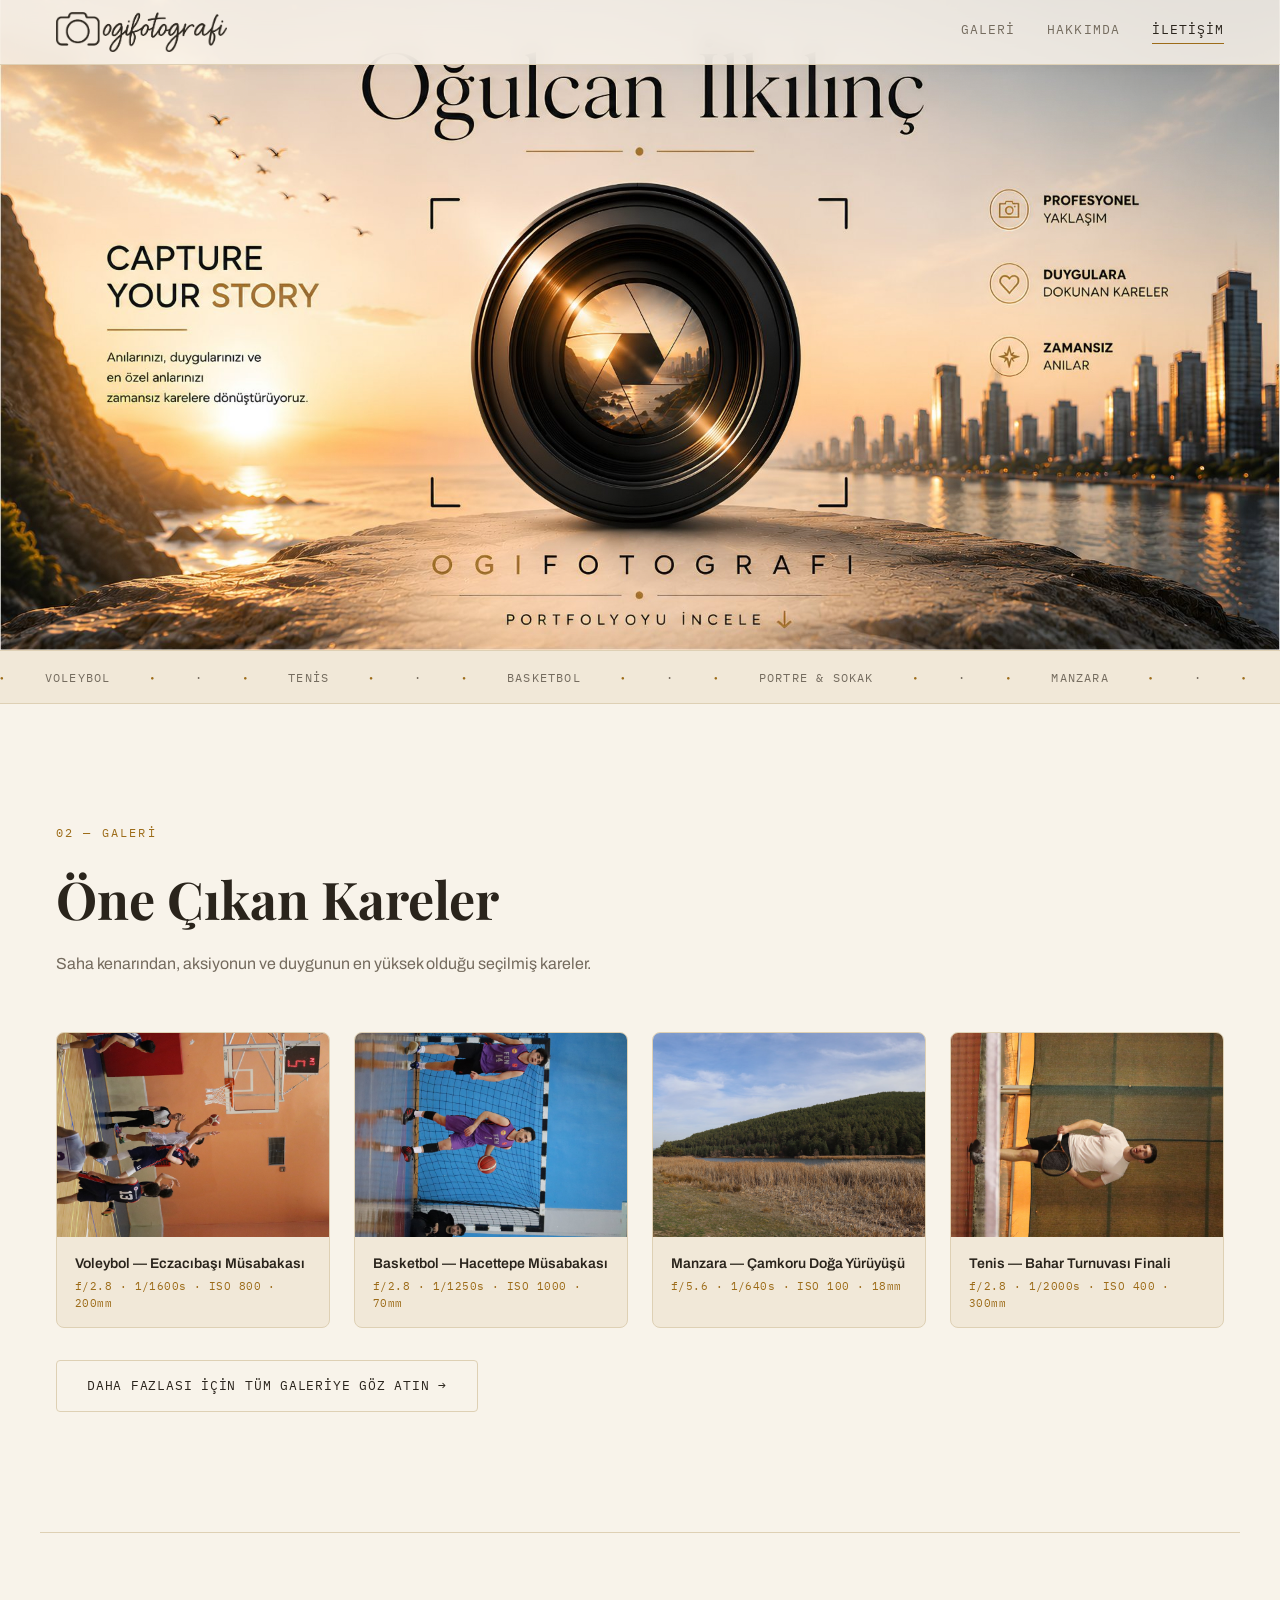
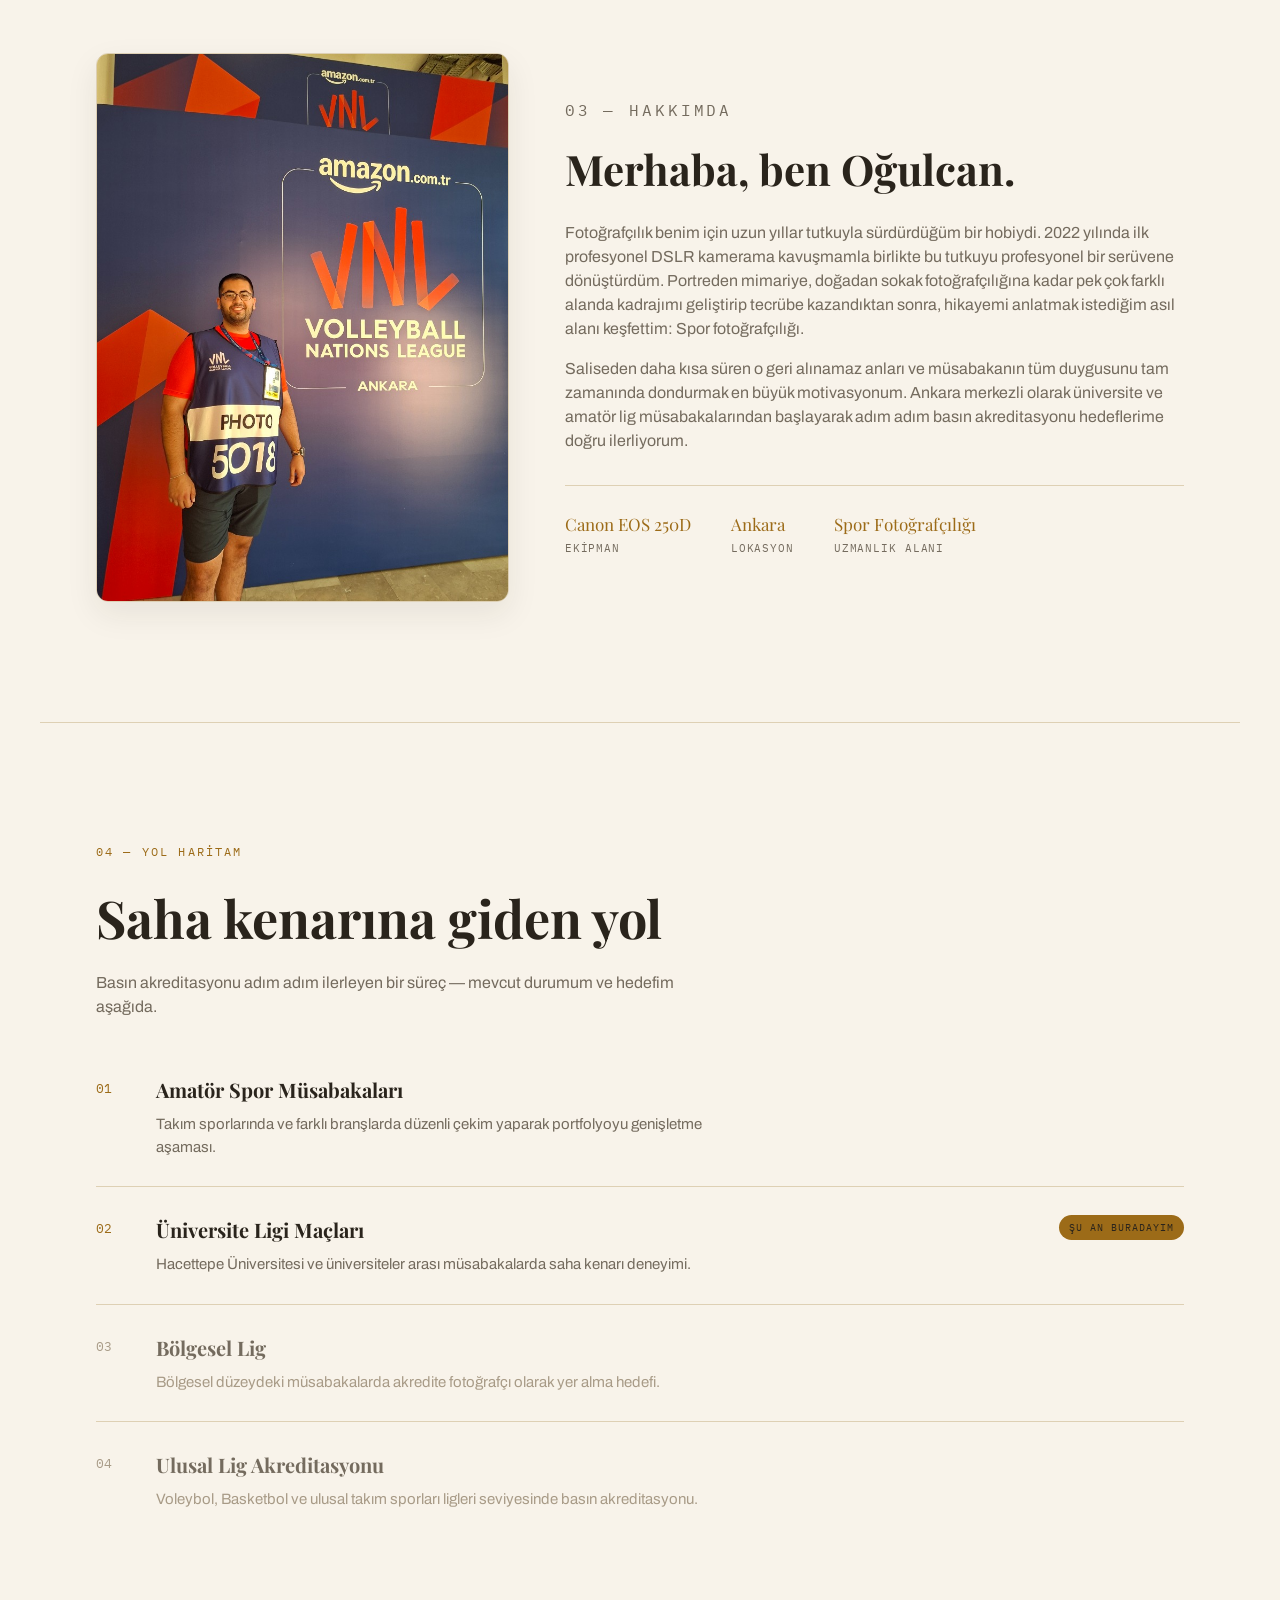
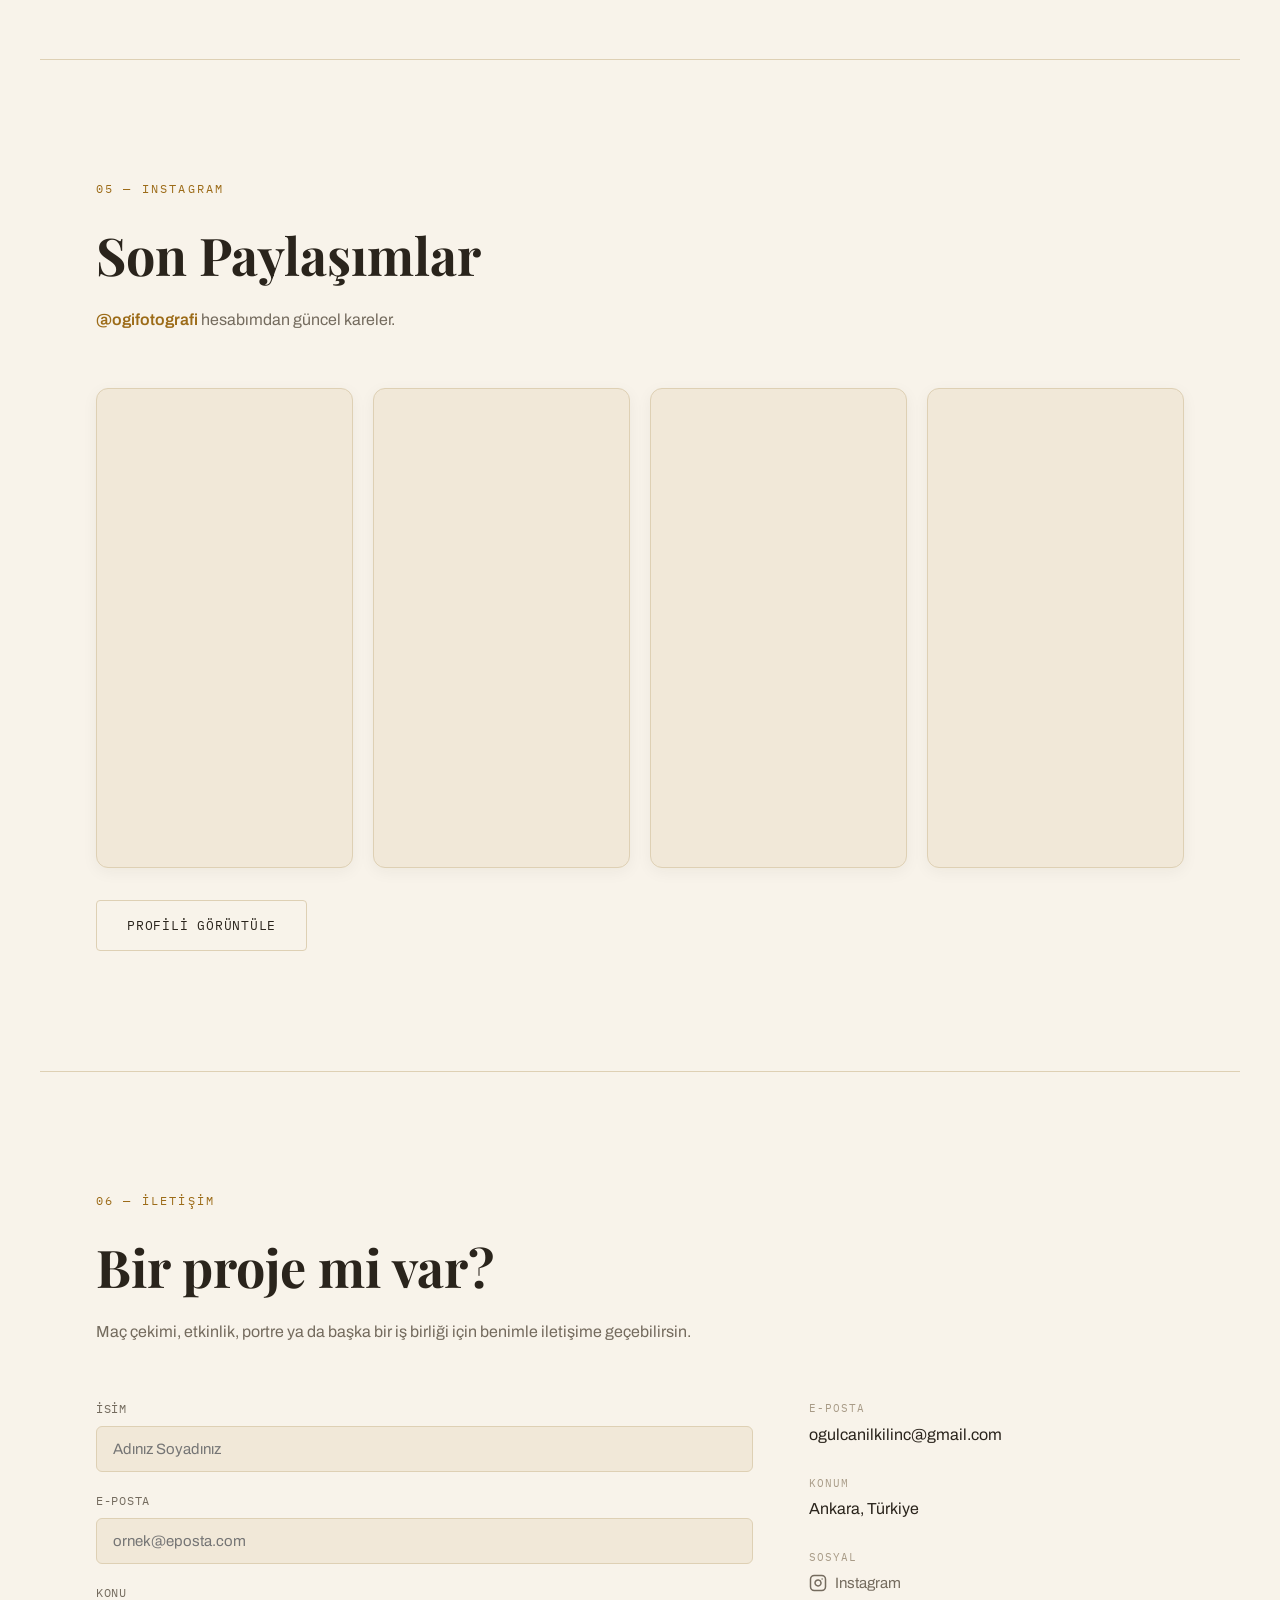
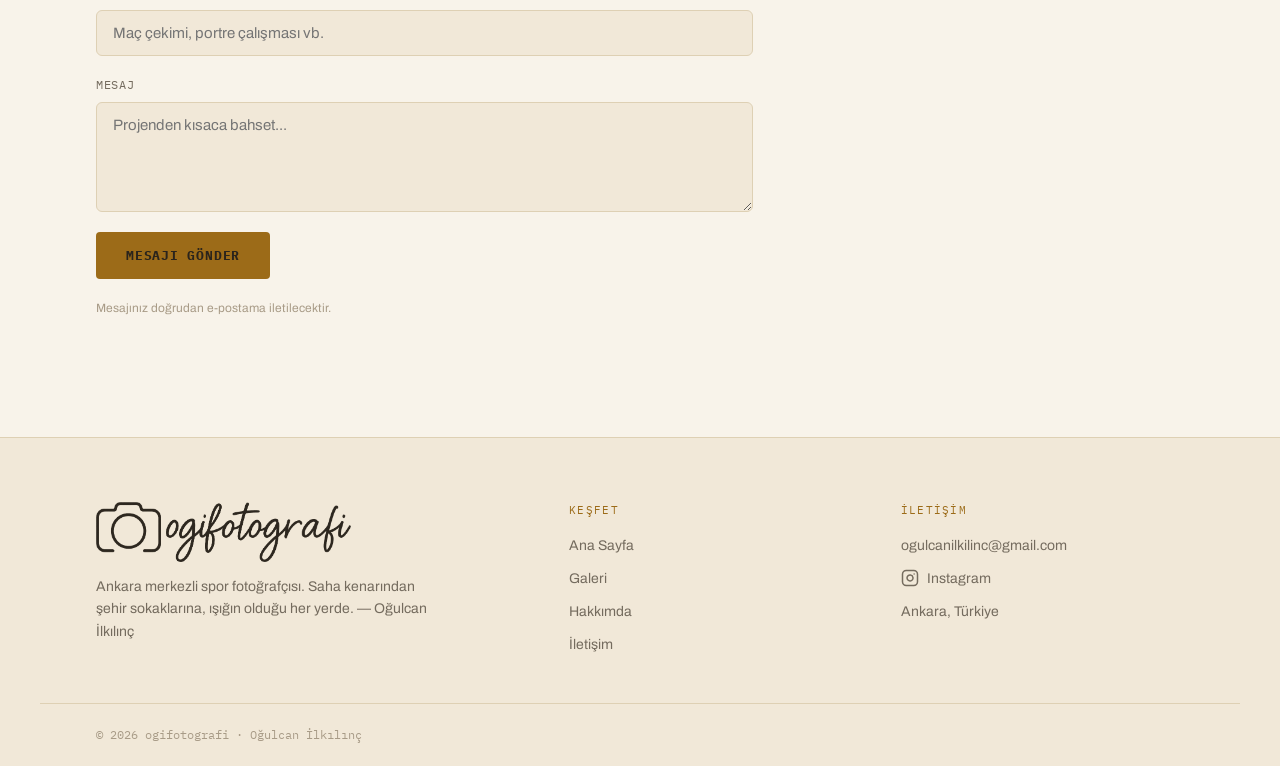
==== commit 8bd3c825: "Remove placeholder subtitle text from index.html and gallery.html" ====
--- a/index.html
+++ b/index.html
@@ -119,7 +119,7 @@
     <div class="section-head">
       <p class="eyebrow">02 — Galeri</p>
       <h2>Öne Çıkan Kareler</h2>
-      <p class="section-sub">Fotoğraflar yakında eklenecek — aşağıdaki kartlar yer tutucudur.</p>
+      <p class="section-sub">Saha kenarından, aksiyonun ve duygunun en yüksek olduğu seçilmiş kareler.</p>
     </div>
 
     <div class="gallery-grid featured-grid">
--- a/css/style.css
+++ b/css/style.css
@@ -906,13 +906,16 @@
   gap: 48px;
 }
 
-.footer-brand .brand { font-size: 20px; }
+.footer-brand .brand { font-size: 24px; }
 .footer-brand .brand-logo-img {
-  height: 56px;
-  max-width: 280px;
+  height: auto;
+  max-height: 64px;
+  width: auto;
+  max-width: 255px;
+  display: block;
 }
 .footer-tagline {
-  margin: 16px 0 0;
+  margin: 14px 0 0;
   max-width: 340px;
   color: var(--steel);
   font-size: 14px;
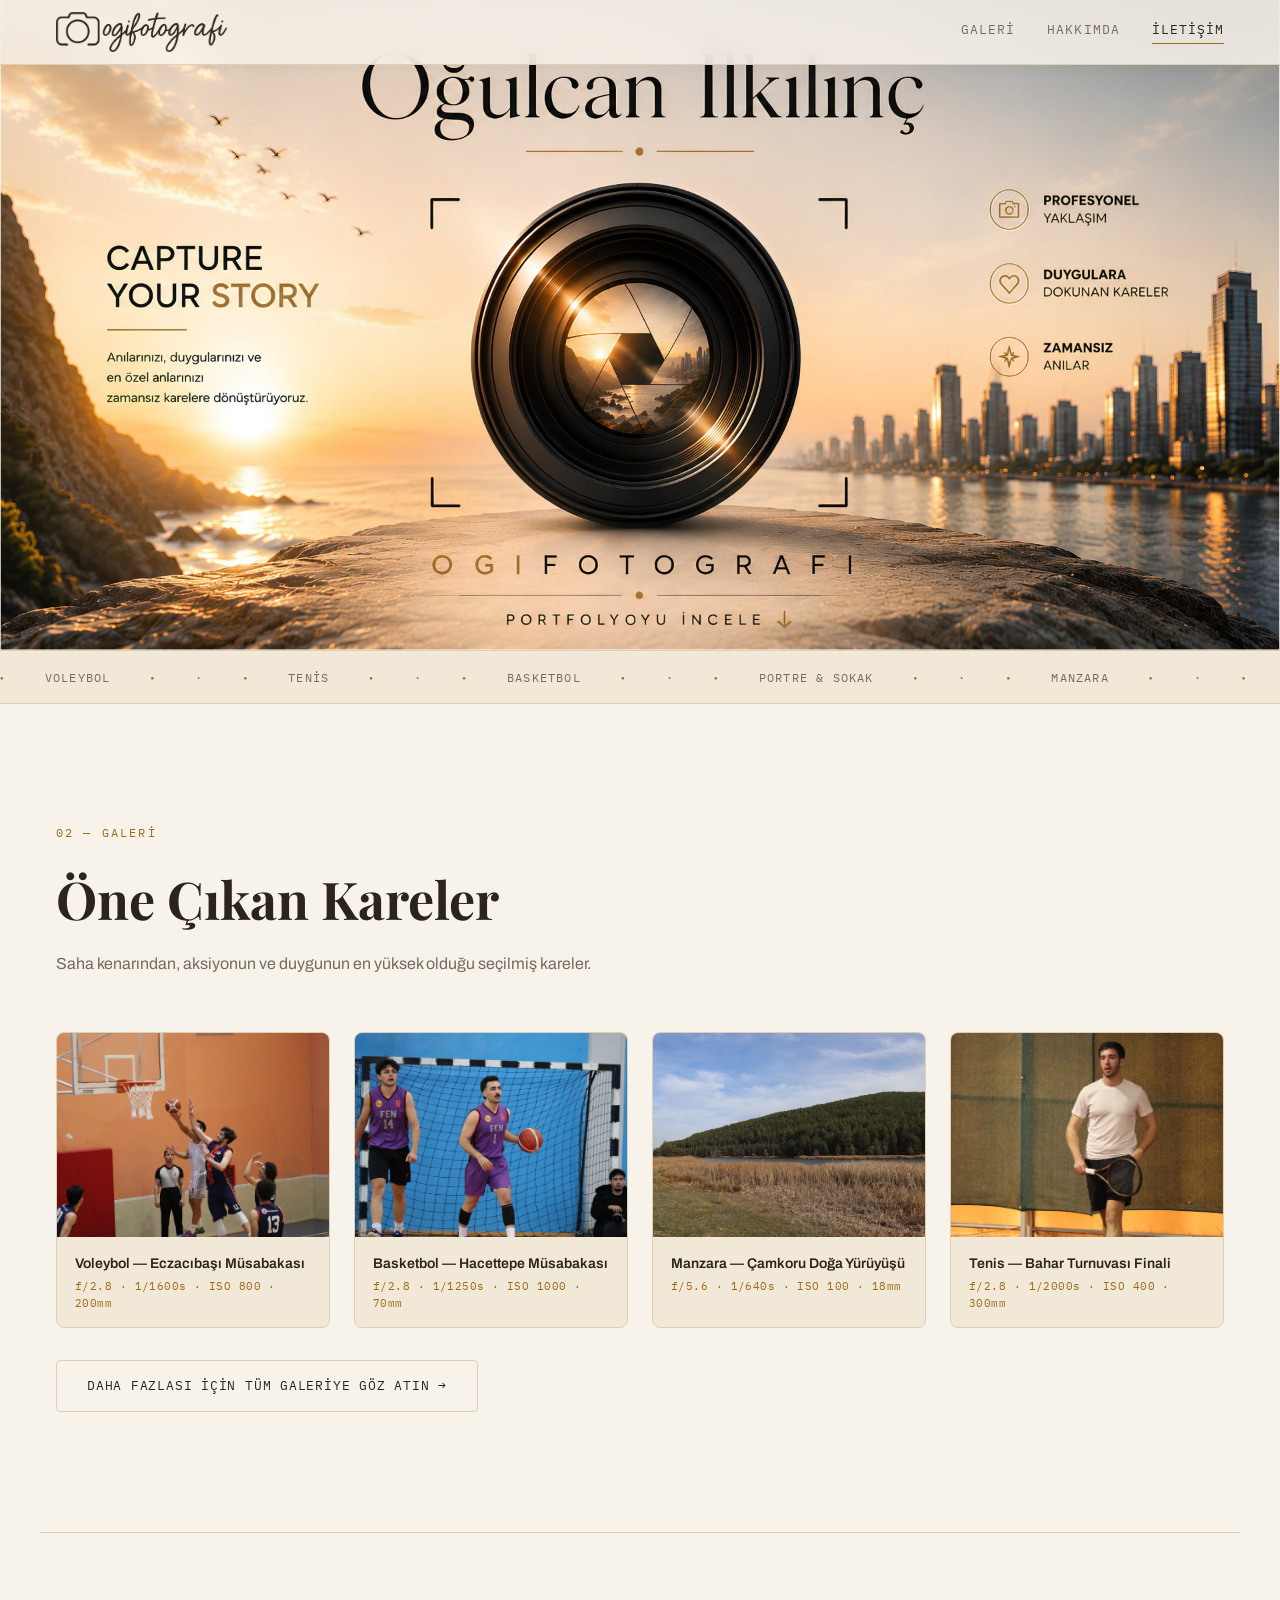
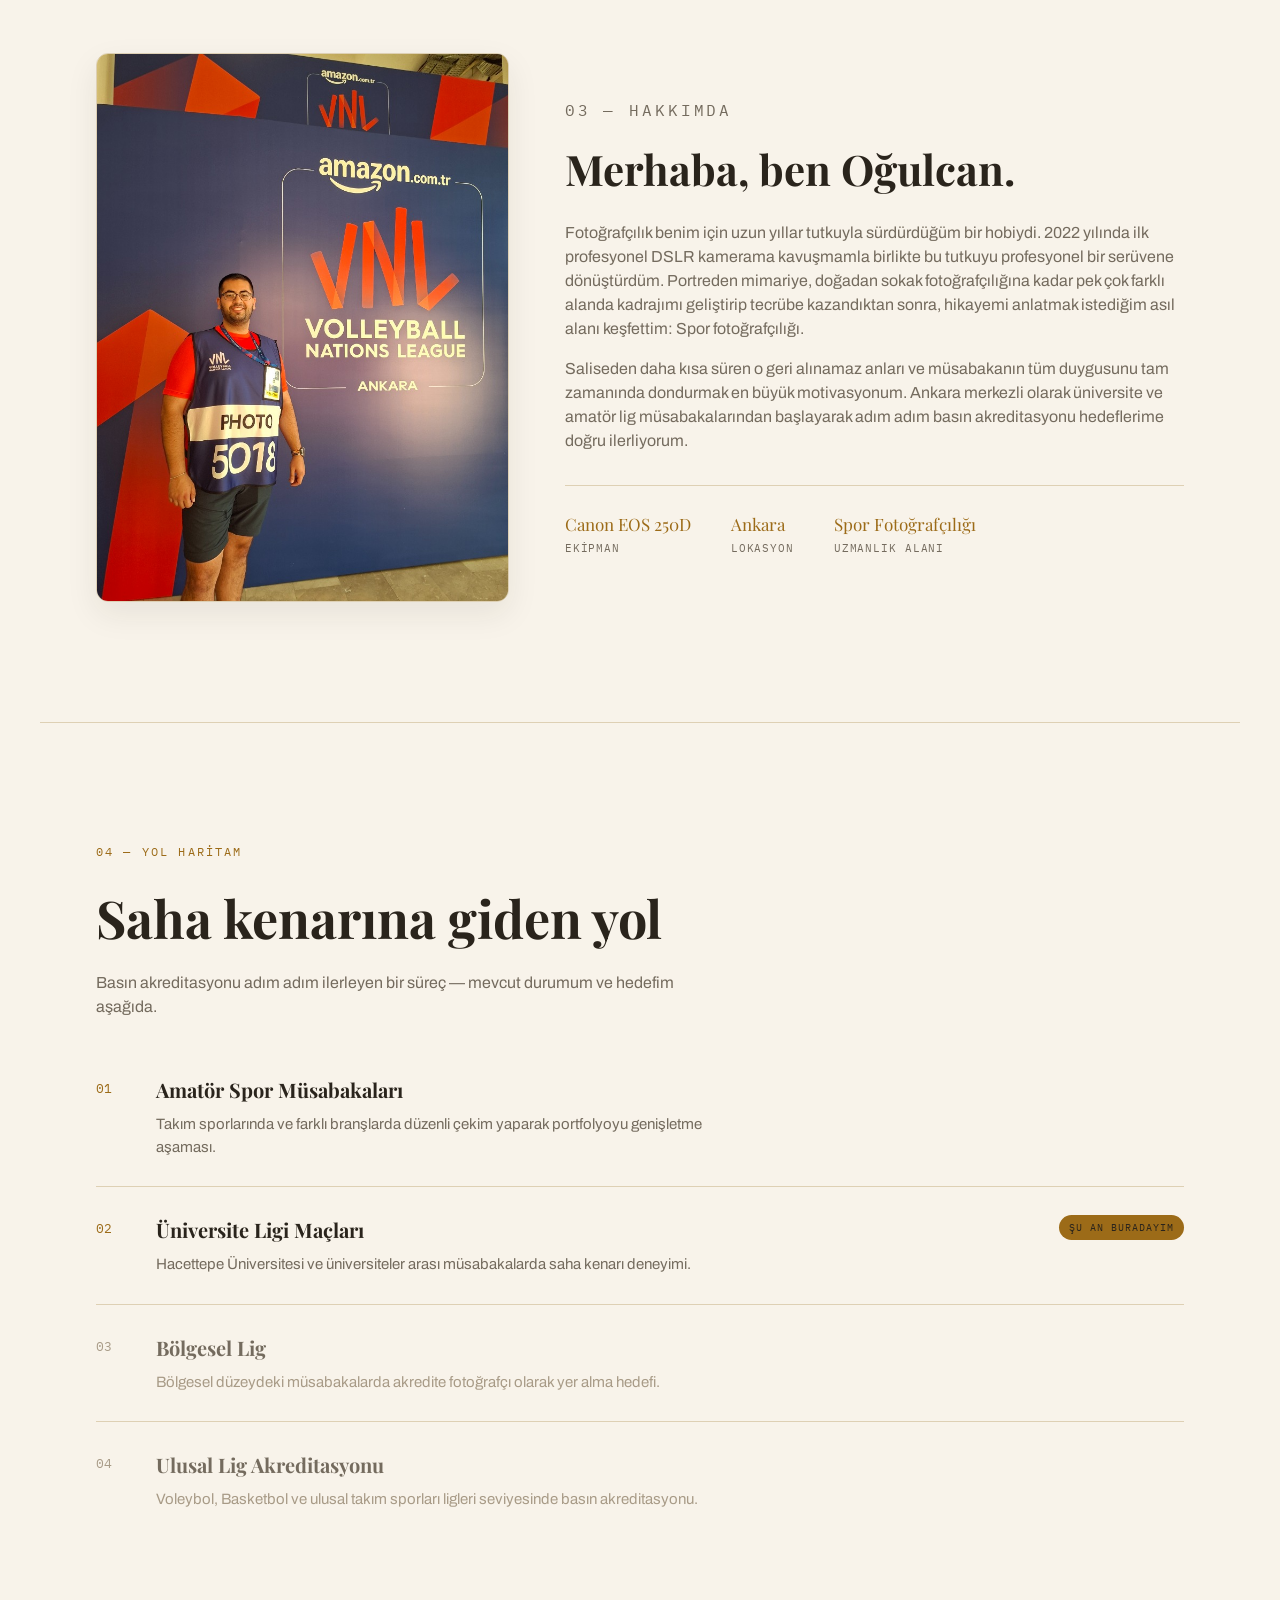
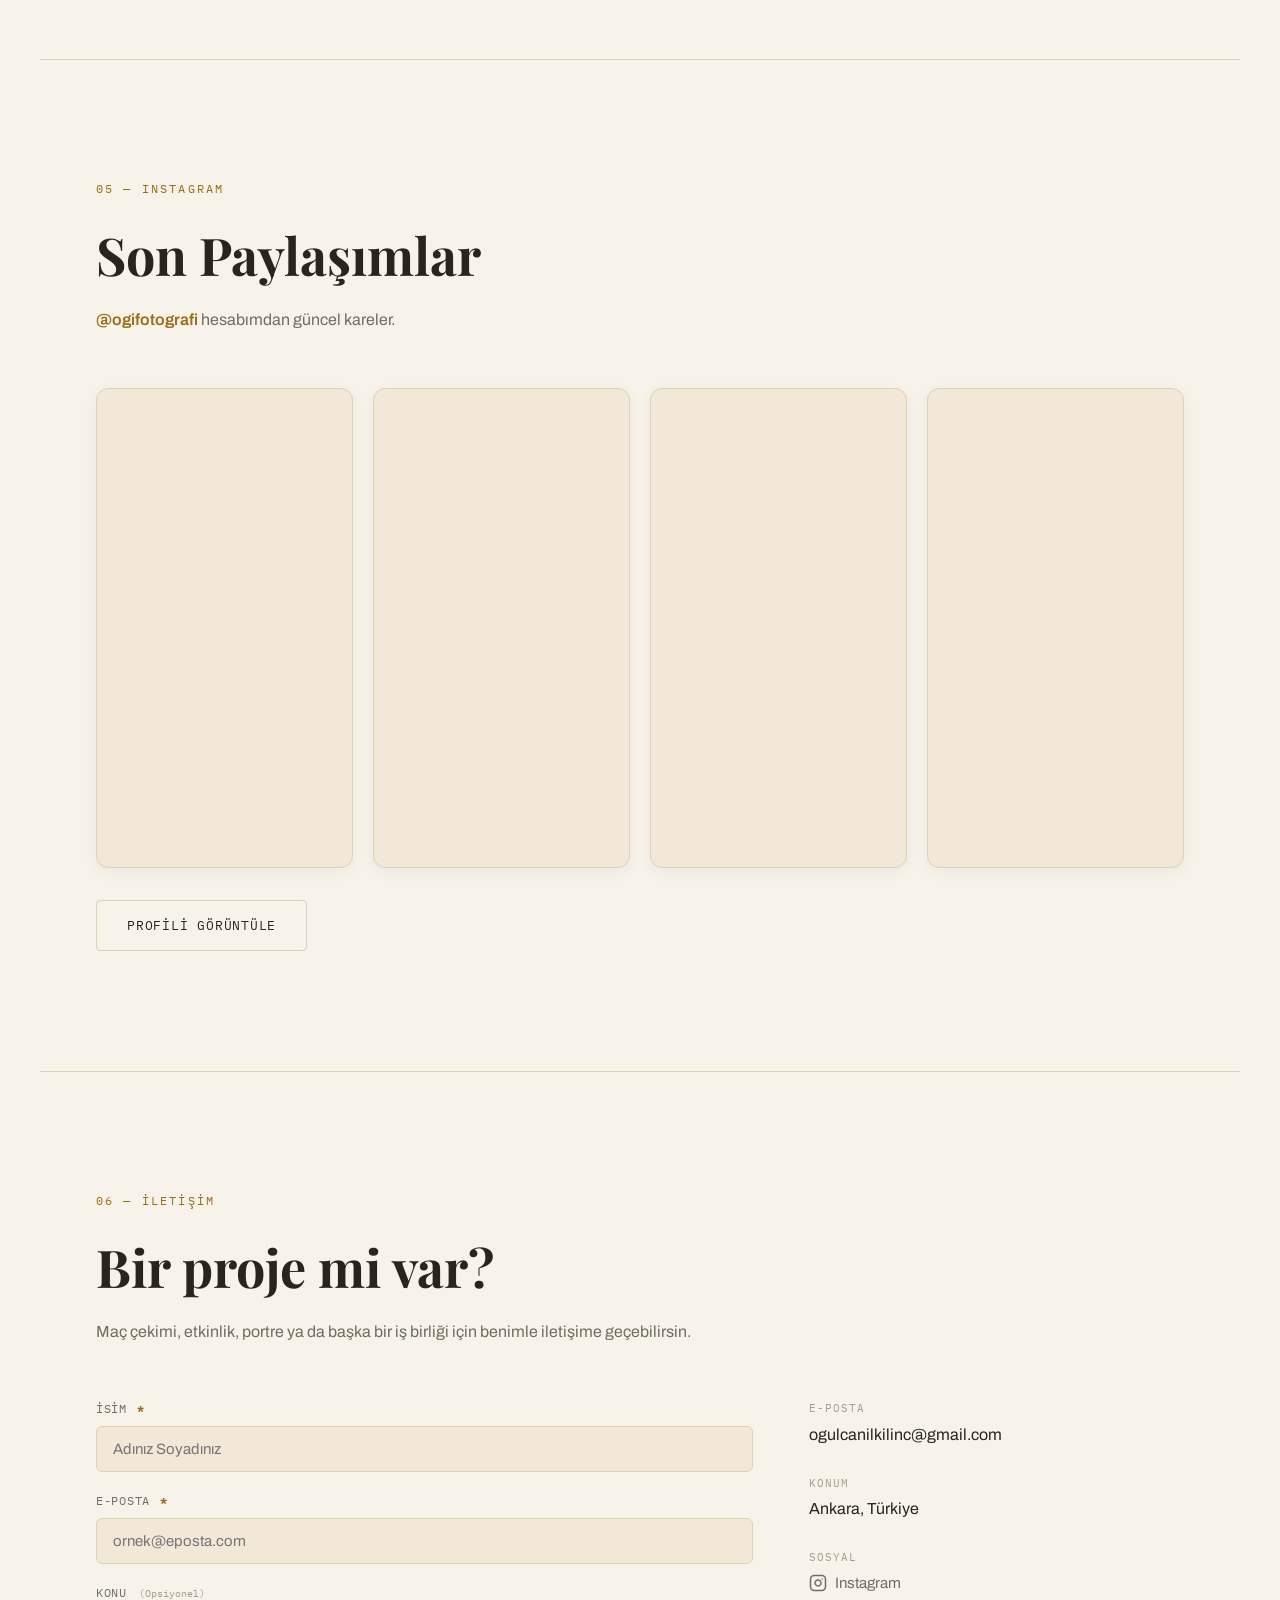
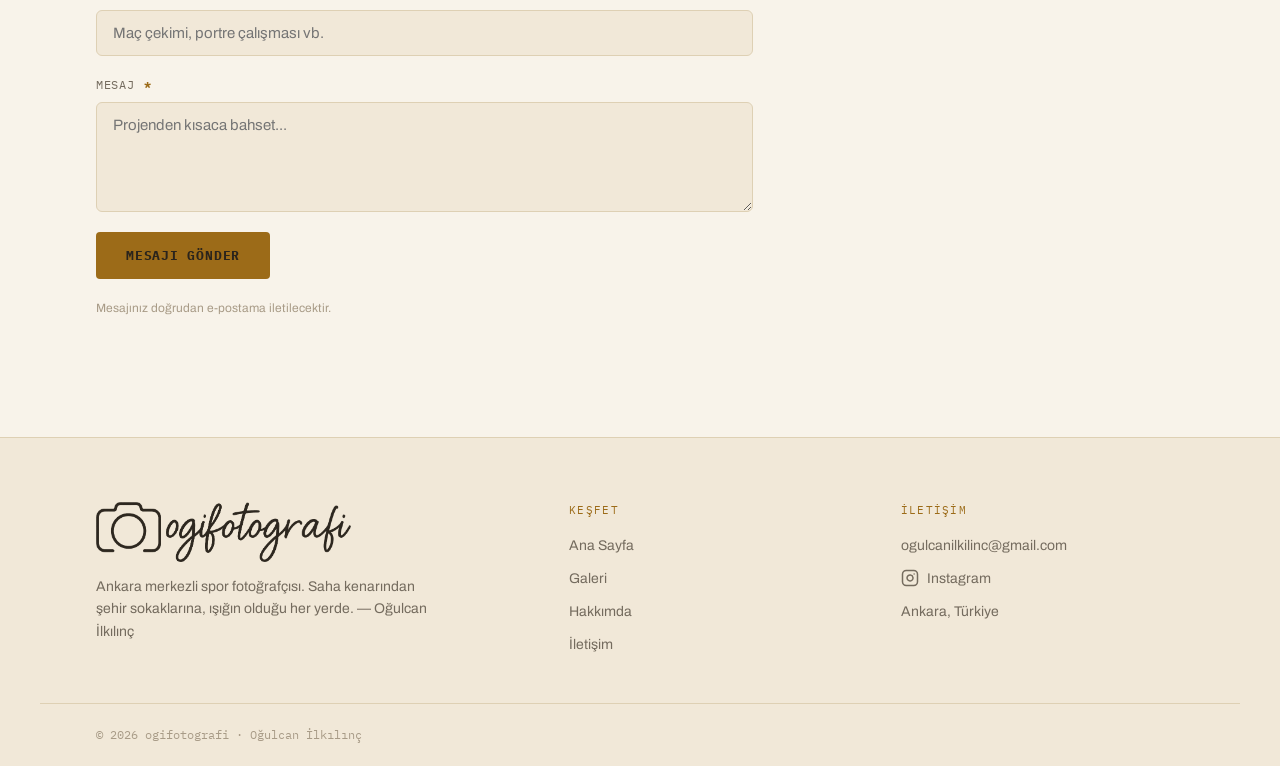
==== commit 279de54c: "Mark Email and Message as explicitly required fields with indicators" ====
--- a/index.html
+++ b/index.html
@@ -272,19 +272,19 @@
         <input type="hidden" name="subject" value="Yeni İletişim Formu Mesajı">
         <input type="checkbox" name="botcheck" class="hidden" style="display: none;">
         <div class="field">
-          <label for="name">İsim</label>
+          <label for="name">İsim <span class="req-star">*</span></label>
           <input type="text" id="name" name="name" required placeholder="Adınız Soyadınız">
         </div>
         <div class="field">
-          <label for="email">E-posta</label>
+          <label for="email">E-posta <span class="req-star">*</span></label>
           <input type="email" id="email" name="email" required placeholder="ornek@eposta.com">
         </div>
         <div class="field">
-          <label for="subject">Konu</label>
+          <label for="subject">Konu <span class="opt-label">(Opsiyonel)</span></label>
           <input type="text" id="subject" name="subject" placeholder="Maç çekimi, portre çalışması vb.">
         </div>
         <div class="field">
-          <label for="message">Mesaj</label>
+          <label for="message">Mesaj <span class="req-star">*</span></label>
           <textarea id="message" name="message" rows="5" required placeholder="Projenden kısaca bahset..."></textarea>
         </div>
         <button type="submit" class="btn btn-primary">Mesajı Gönder</button>
--- a/css/style.css
+++ b/css/style.css
@@ -857,6 +857,18 @@
   letter-spacing: 0.06em;
   text-transform: uppercase;
   color: var(--steel);
+}
+.req-star {
+  color: var(--accent);
+  margin-left: 2px;
+  font-weight: 700;
+}
+.opt-label {
+  font-size: 10px;
+  color: var(--steel-dim);
+  text-transform: none;
+  letter-spacing: normal;
+  margin-left: 4px;
 }
 .field input, .field textarea {
   background: var(--panel);
